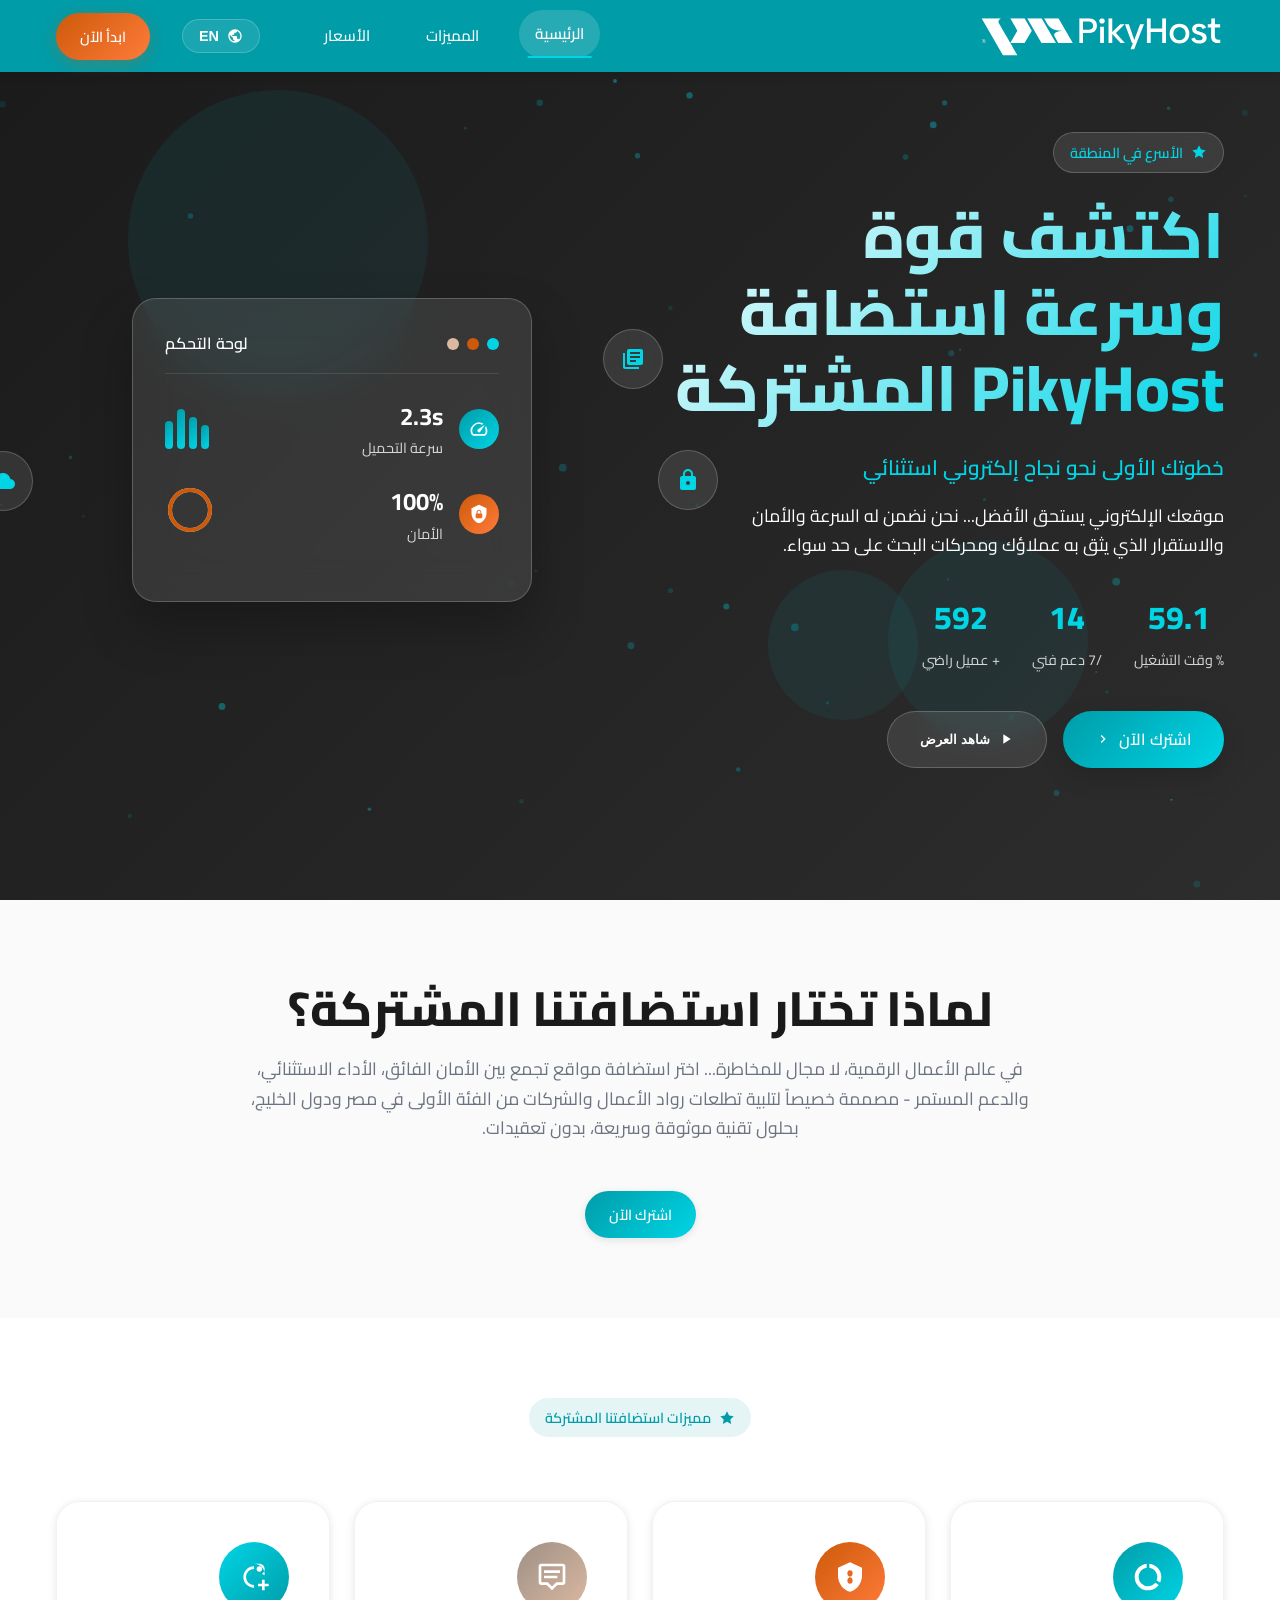
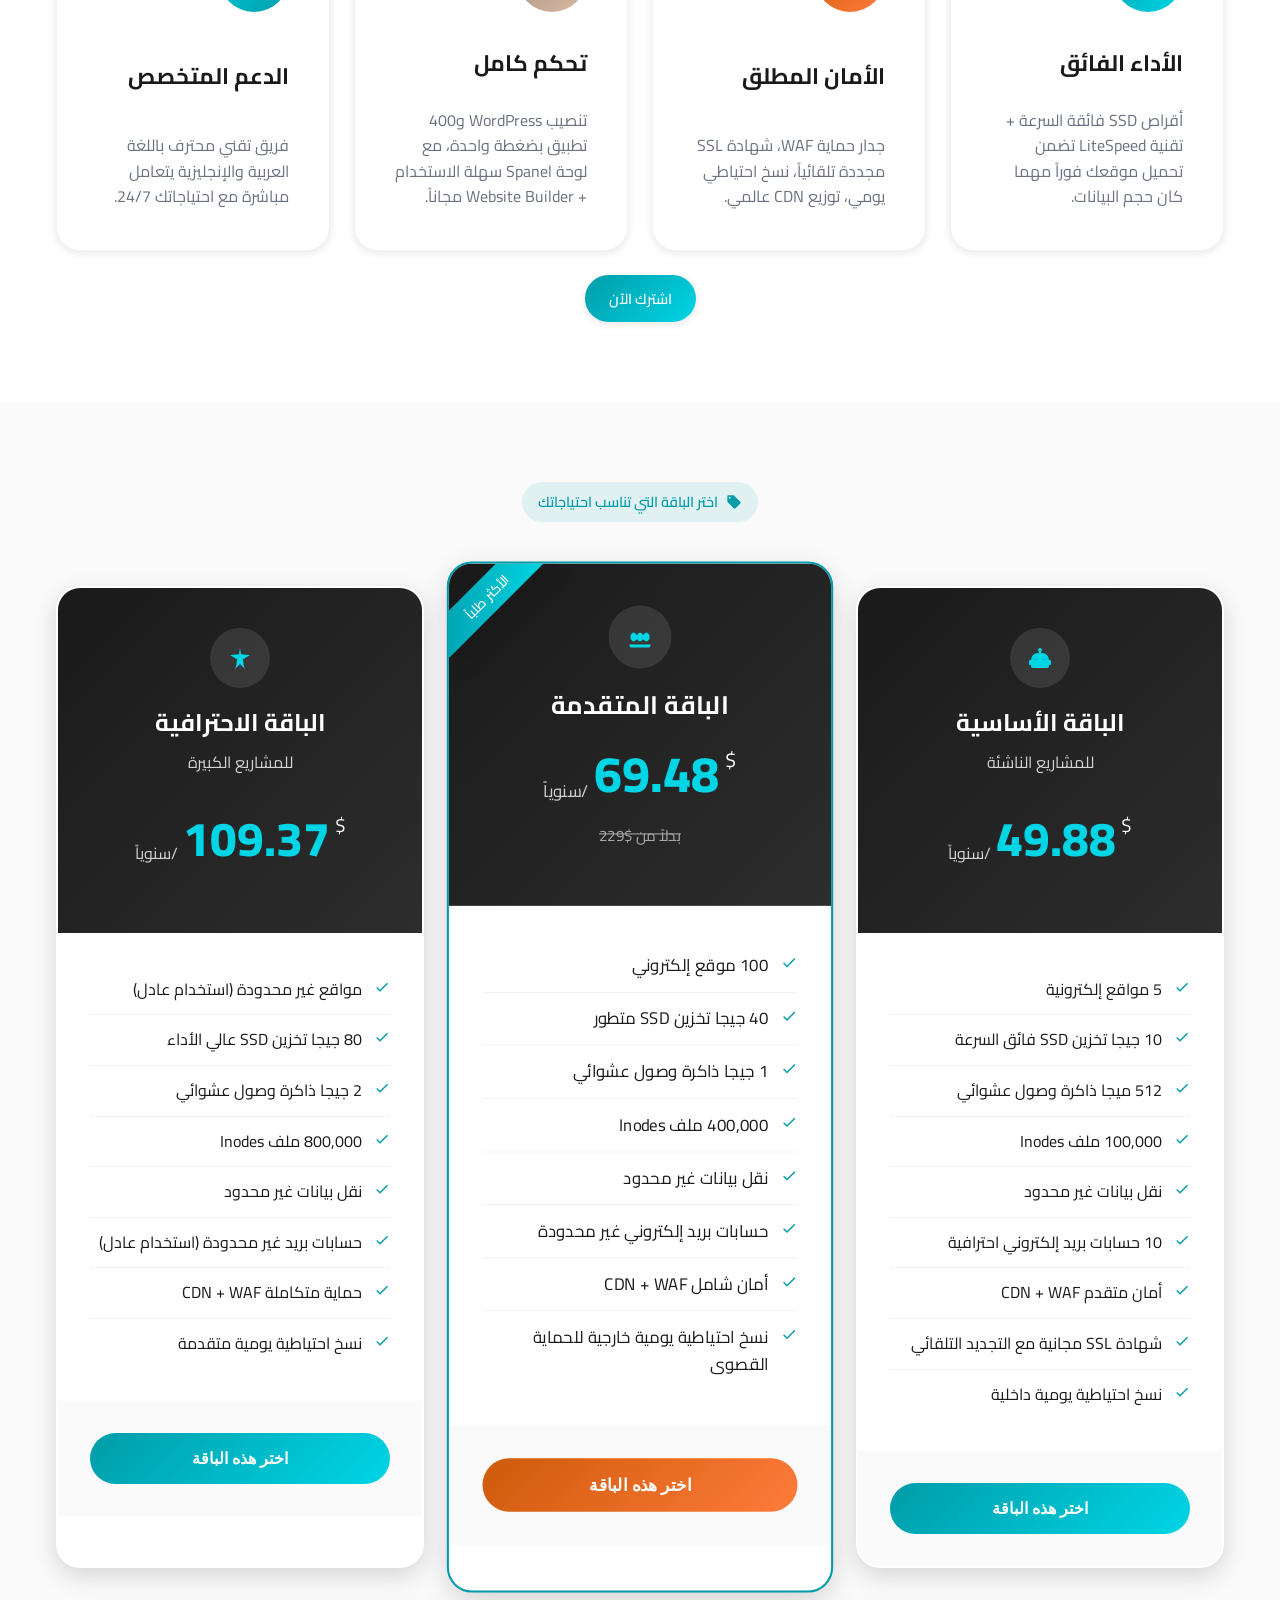
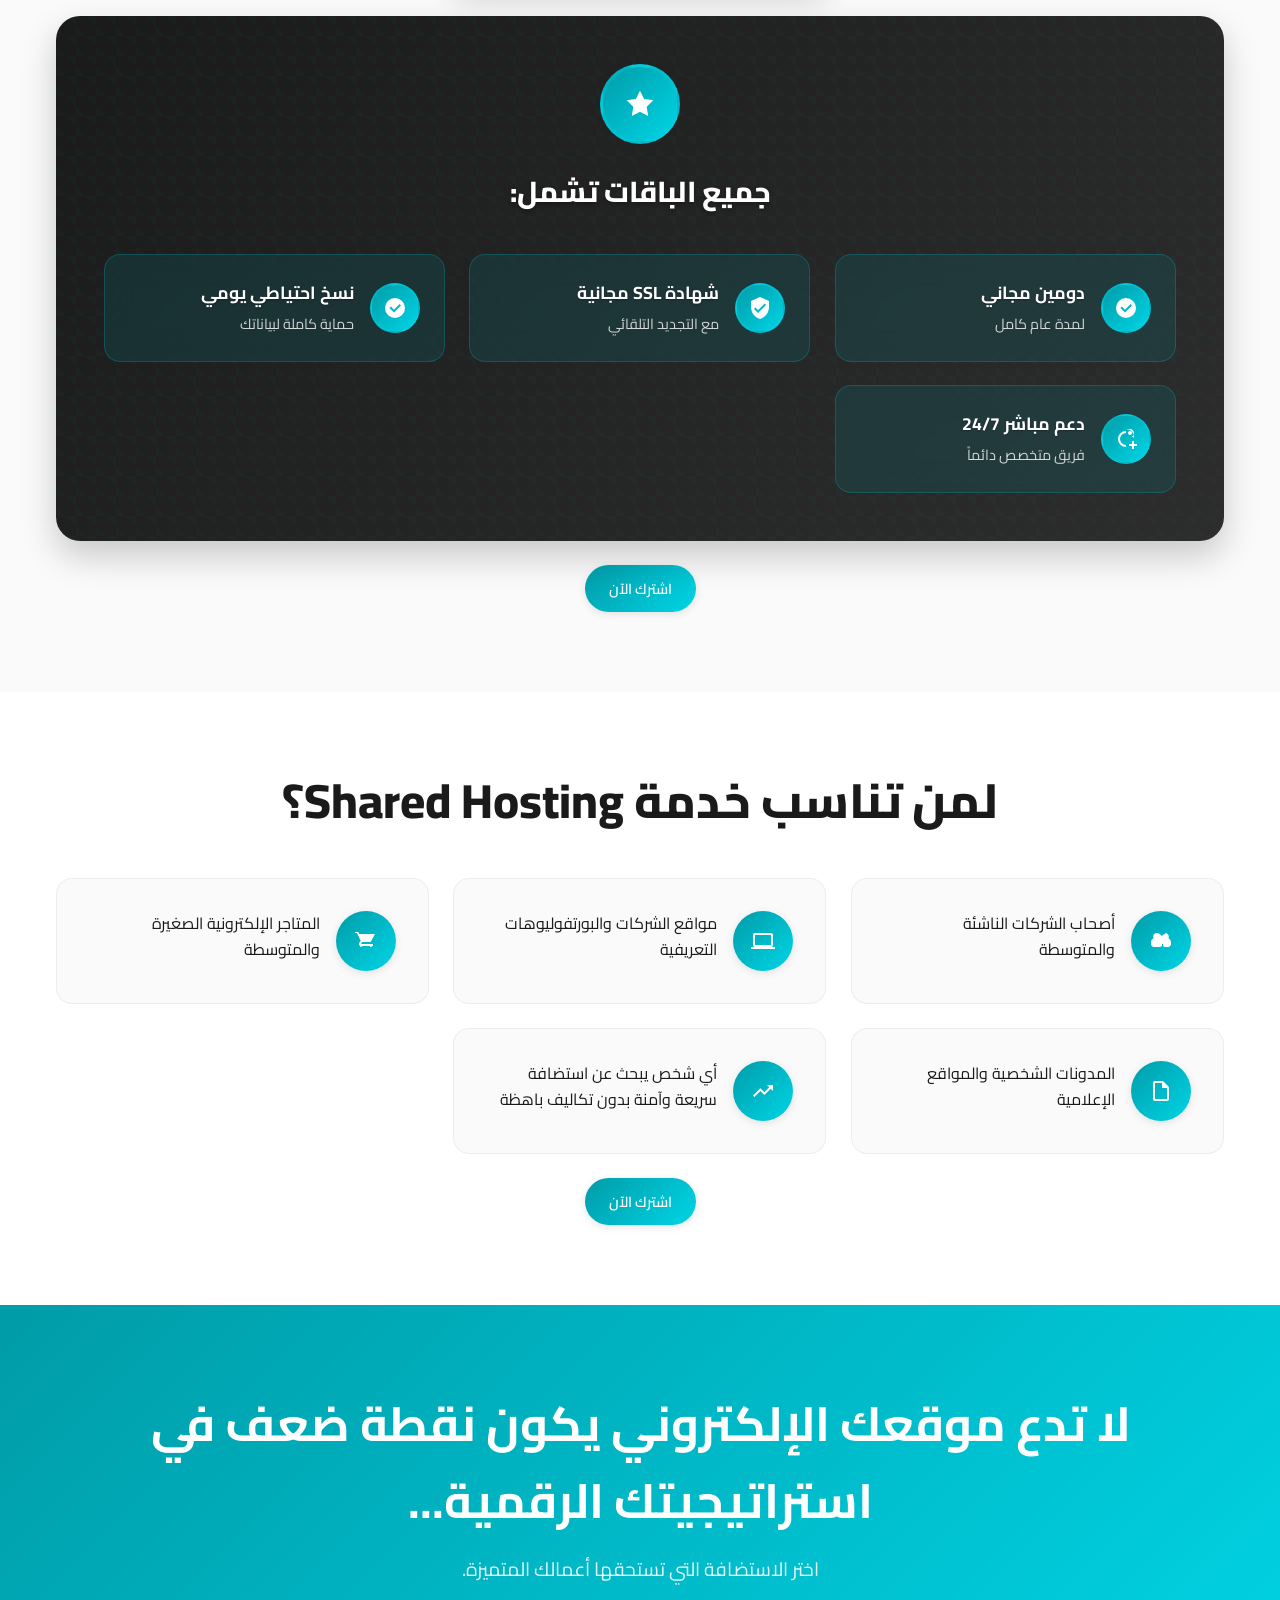
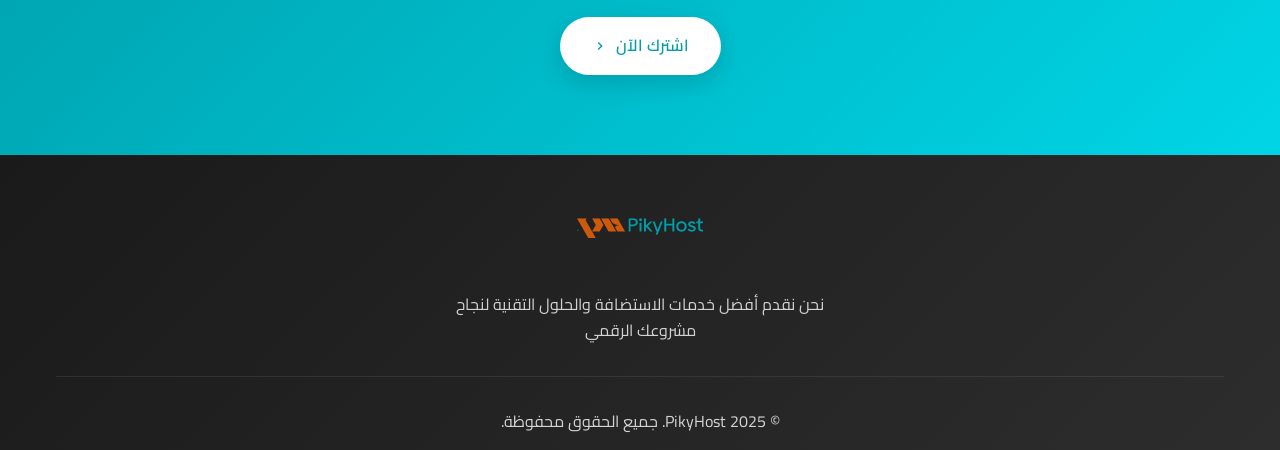
==== index.html @ a2e92924 "icon" ====
<!DOCTYPE html>
<html lang="ar" dir="rtl">
  <head>
    <meta charset="UTF-8" />
    <meta name="viewport" content="width=device-width, initial-scale=1.0" />
    <title>PikyHost - استضافة مواقع موثوقة وسريعة</title>

    <!-- Performance Optimizations -->
    <link
      rel="preload"
      href="https://fonts.googleapis.com/css2?family=Cairo:wght@400;600;700&family=Inter:wght@400;600;700&display=swap"
      as="style"
    />
    <link rel="preconnect" href="https://fonts.googleapis.com" />
    <link rel="preconnect" href="https://fonts.gstatic.com" crossorigin />

    <!-- Critical CSS Inline -->
    <style>
      :root {
        --primary: #009ca8;
        --secondary: #cd5a0a;
        --accent1: #9e9086;
        --accent2: #00d5e6;
        --accent3: #dcb9a1;
        --text-dark: #1a1a1a;
        --text-light: #fff;
        --text-muted: #6b7280;
        --bg-light: #fafafa;
        --gradient-primary: linear-gradient(
          135deg,
          var(--primary) 0%,
          var(--accent2) 100%
        );
        --gradient-secondary: linear-gradient(
          135deg,
          var(--secondary) 0%,
          #ff7b3a 100%
        );
        --gradient-dark: linear-gradient(135deg, #1a1a1a 0%, #2d2d2d 100%);
        --shadow-sm: 0 2px 8px rgba(0, 0, 0, 0.1);
        --shadow-md: 0 8px 25px rgba(0, 0, 0, 0.15);
        --shadow-lg: 0 15px 35px rgba(0, 0, 0, 0.2);
        --border-radius: 16px;
        --transition: all 0.3s cubic-bezier(0.4, 0, 0.2, 1);
      }
      * {
        margin: 0;
        padding: 0;
        box-sizing: border-box;
      }
      body {
        font-family: Cairo, sans-serif;
        line-height: 1.6;
        color: var(--text-dark);
        overflow-x: hidden;
        background: var(--bg-light);
      }
      body[dir="ltr"] {
        font-family: Inter, sans-serif;
      }
      .loading-screen {
        position: fixed;
        top: 0;
        left: 0;
        width: 100%;
        height: 100%;
        background: var(--gradient-dark);
        display: flex;
        align-items: center;
        justify-content: center;
        z-index: 9999;
        transition: opacity 0.5s ease, visibility 0.5s ease;
      }
      .navbar {
        background: var(--primary);
        padding: 1rem 0;
        position: fixed;
        top: 0;
        width: 100%;
        z-index: 1000;
        transition: var(--transition);
      }
      .hero-section {
        min-height: 100vh;
        display: flex;
        align-items: center;
        position: relative;
        overflow: hidden;
        background: var(--gradient-dark);
      }
      .hero-content {
        position: relative;
        z-index: 3;
        color: var(--text-light);
      }
      .container {
        max-width: 1200px;
        margin: 0 auto;
        padding: 0 1rem;
      }
    </style>

    <!-- Load Fonts -->
    <link
      href="https://fonts.googleapis.com/css2?family=Cairo:wght@400;600;700&family=Inter:wght@400;600;700&display=swap"
      rel="stylesheet"
    />

    <!-- Main Stylesheet -->
    <link rel="stylesheet" href="styles.css" />

    <!-- Meta Tags -->
    <meta
      name="description"
      content="اكتشف قوة وسرعة استضافة PikyHost المشتركة - خطوتك الأولى نحو نجاح إلكتروني استثنائي"
    />
    <meta
      name="keywords"
      content="استضافة مواقع, PikyHost, hosting, web hosting"
    />
    <link rel="canonical" href="https://pikyhost.com" />

    <!-- Open Graph -->
    <meta
      property="og:title"
      content="PikyHost - استضافة مواقع موثوقة وسريعة"
    />
    <meta
      property="og:description"
      content="اكتشف قوة وسرعة استضافة PikyHost المشتركة - خطوتك الأولى نحو نجاح إلكتروني استثنائي"
    />
    <meta property="og:type" content="website" />
    <meta property="og:url" content="https://pikyhost.com" />
  </head>
  <body>
    <!-- Loading Screen -->
    <div class="loading-screen" id="loadingScreen">
      <div class="loading-content">
        <div class="loading-logo">
          <svg width="120" height="60" viewBox="0 0 120 60" fill="none">
            <text
              x="60"
              y="35"
              font-family="Arial"
              font-size="20"
              font-weight="bold"
              fill="white"
              text-anchor="middle"
            >
              PikyHost
            </text>
          </svg>
        </div>
        <div class="loading-spinner"></div>
        <p class="loading-text">جاري التحميل...</p>
      </div>
    </div>

    <!-- Navigation -->
    <nav class="navbar" id="mainNavbar">
      <div class="container">
        <div class="navbar-content">
          <!-- Logo -->
          <a class="navbar-brand" href="#" data-aos="fade-right">
            <img
              src="assets/logo.svg"
              alt="PikyHost"
              width="120"
              height="45"
              loading="eager"
            />
          </a>

          <!-- Mobile Toggle Button -->
          <button
            class="navbar-toggler"
            type="button"
            id="navToggler"
            aria-label="Toggle navigation"
          >
            <span class="hamburger-line"></span>
            <span class="hamburger-line"></span>
            <span class="hamburger-line"></span>
          </button>

          <!-- Navigation Menu -->
          <div class="navbar-nav" id="navbarNav">
            <div class="nav-links">
              <a
                class="nav-link active"
                href="#hero"
                data-ar="الرئيسية"
                data-en="Home"
                >الرئيسية</a
              >
              <a
                class="nav-link"
                href="#features"
                data-ar="المميزات"
                data-en="Features"
                >المميزات</a
              >
              <a
                class="nav-link"
                href="#pricing"
                data-ar="الأسعار"
                data-en="Pricing"
                >الأسعار</a
              >
            </div>

            <!-- Language Toggle -->
            <div class="nav-language-toggle">
              <button
                id="navLangToggle"
                class="nav-lang-btn"
                aria-label="Switch language"
              >
                <svg
                  width="16"
                  height="16"
                  viewBox="0 0 24 24"
                  fill="currentColor"
                >
                  <path
                    d="M12 2C6.48 2 2 6.48 2 12s4.48 10 10 10 10-4.48 10-10S17.52 2 12 2zm-1 17.93c-3.94-.49-7-3.85-7-7.93 0-.62.08-1.21.21-1.79L9 15v1c0 1.1.9 2 2 2v1.93zm6.9-2.54c-.26-.81-1-1.39-1.9-1.39h-1v-3c0-.55-.45-1-1-1H8v-2h2c.55 0 1-.45 1-1V7h2c1.1 0 2-.9 2-2v-.41c2.93 1.19 5 4.06 5 7.41 0 2.08-.8 3.97-2.1 5.39z"
                  />
                </svg>
                <span id="navLangText">EN</span>
              </button>
            </div>

            <!-- CTA Button -->
            <div class="nav-cta">
              <a
                href="#pricing"
                class="nav-cta-btn"
                data-ar="ابدأ الآن"
                data-en="Get Started"
                >ابدأ الآن</a
              >
            </div>
          </div>
        </div>
      </div>
    </nav>

    <!-- Hero Section -->
    <section id="hero" class="hero-section">
      <div class="hero-background">
        <div class="hero-shapes">
          <div class="shape shape-1"></div>
          <div class="shape shape-2"></div>
          <div class="shape shape-3"></div>
        </div>
      </div>

      <div class="container">
        <div class="hero-grid">
          <div class="hero-content">
            <div class="hero-badge" data-aos="fade-up" data-aos-delay="100">
              <svg
                width="16"
                height="16"
                viewBox="0 0 24 24"
                fill="currentColor"
              >
                <path
                  d="M12 2l3.09 6.26L22 9.27l-5 4.87 1.18 6.88L12 17.77l-6.18 3.25L7 14.14 2 9.27l6.91-1.01L12 2z"
                />
              </svg>
              <span data-ar="الأسرع في المنطقة" data-en="Fastest in the Region"
                >الأسرع في المنطقة</span
              >
            </div>

            <h1
              class="hero-title"
              data-aos="fade-up"
              data-aos-delay="200"
              data-ar="اكتشف قوة وسرعة استضافة PikyHost المشتركة"
              data-en="Discover the Power and Speed of PikyHost's Shared Hosting"
            >
              اكتشف قوة وسرعة استضافة PikyHost المشتركة
            </h1>

            <p
              class="hero-subtitle"
              data-aos="fade-up"
              data-aos-delay="300"
              data-ar="خطوتك الأولى نحو نجاح إلكتروني استثنائي"
              data-en="Your First Step Towards Exceptional Digital Success"
            >
              خطوتك الأولى نحو نجاح إلكتروني استثنائي
            </p>

            <p
              class="hero-description"
              data-aos="fade-up"
              data-aos-delay="400"
              data-ar="موقعك الإلكتروني يستحق الأفضل... نحن نضمن له السرعة والأمان والاستقرار الذي يثق به عملاؤك ومحركات البحث على حد سواء."
              data-en="Your Website Deserves the Best... We guarantee the speed, security, and stability your clients and search engines can always trust."
            >
              موقعك الإلكتروني يستحق الأفضل... نحن نضمن له السرعة والأمان
              والاستقرار الذي يثق به عملاؤك ومحركات البحث على حد سواء.
            </p>

            <div class="hero-stats" data-aos="fade-up" data-aos-delay="500">
              <div class="stat-item">
                <div class="stat-number" data-count="99.9">0</div>
                <div
                  class="stat-label"
                  data-ar="% وقت التشغيل"
                  data-en="% Uptime"
                >
                  % وقت التشغيل
                </div>
              </div>
              <div class="stat-item">
                <div class="stat-number" data-count="24">0</div>
                <div
                  class="stat-label"
                  data-ar="/7 دعم فني"
                  data-en="/7 Support"
                >
                  7/ دعم فني
                </div>
              </div>
              <div class="stat-item">
                <div class="stat-number" data-count="1000">0</div>
                <div
                  class="stat-label"
                  data-ar="+ عميل راضي"
                  data-en="+ Happy Clients"
                >
                  + عميل راضي
                </div>
              </div>
            </div>

            <div class="hero-buttons" data-aos="fade-up" data-aos-delay="600">
              <a href="#" class="btn-primary-modern" id="heroSubscribeBtn">
                <span data-ar="اشترك الآن" data-en="Subscribe Now"
                  >اشترك الآن</span
                >
                <svg
                  width="16"
                  height="16"
                  viewBox="0 0 24 24"
                  fill="currentColor"
                >
                  <path
                    d="M8.59 16.59L13.17 12 8.59 7.41 10 6l6 6-6 6-1.41-1.41z"
                  />
                </svg>
              </a>
              <button class="btn-secondary-modern" id="heroVideoBtn">
                <svg
                  width="16"
                  height="16"
                  viewBox="0 0 24 24"
                  fill="currentColor"
                >
                  <path d="M8 5v14l11-7z" />
                </svg>
                <span data-ar="شاهد العرض" data-en="Watch Demo"
                  >شاهد العرض</span
                >
              </button>
            </div>
          </div>

          <div class="hero-visual" data-aos="fade-left" data-aos-delay="700">
            <div class="hero-card floating">
              <div class="card-header">
                <div class="card-dots">
                  <span></span>
                  <span></span>
                  <span></span>
                </div>
                <div
                  class="card-title"
                  data-ar="لوحة التحكم"
                  data-en="Control Panel"
                >
                  لوحة التحكم
                </div>
              </div>
              <div class="card-content">
                <div class="metric-row">
                  <div class="metric">
                    <div class="metric-icon primary">
                      <svg
                        width="20"
                        height="20"
                        viewBox="0 0 24 24"
                        fill="currentColor"
                      >
                        <path
                          d="M20.38 8.57l-1.23 1.85a8 8 0 0 1-.22 7.58H5.07A8 8 0 0 1 15.58 6.85l1.85-1.23A10 10 0 0 0 3.35 19a2 2 0 0 0 1.72 1h13.85a2 2 0 0 0 1.74-1 10 10 0 0 0-.27-10.44z"
                        />
                        <path
                          d="M10.59 15.41a2 2 0 0 0 2.83 0l5.66-8.49-8.49 5.66a2 2 0 0 0 0 2.83z"
                        />
                      </svg>
                    </div>
                    <div class="metric-info">
                      <div class="metric-value">2.3s</div>
                      <div
                        class="metric-label"
                        data-ar="سرعة التحميل"
                        data-en="Load Time"
                      >
                        سرعة التحميل
                      </div>
                    </div>
                  </div>
                  <div class="metric-chart">
                    <div class="chart-bar" style="height: 60%"></div>
                    <div class="chart-bar" style="height: 80%"></div>
                    <div class="chart-bar" style="height: 100%"></div>
                    <div class="chart-bar" style="height: 70%"></div>
                  </div>
                </div>

                <div class="metric-row">
                  <div class="metric">
                    <div class="metric-icon secondary">
                      <svg
                        width="20"
                        height="20"
                        viewBox="0 0 24 24"
                        fill="currentColor"
                      >
                        <path
                          d="M12,1L3,5V11C3,16.55 6.84,21.74 12,23C17.16,21.74 21,16.55 21,11V5L12,1M12,7C13.4,7 14.8,8.6 14.8,10V11.5C15.4,11.5 16,12.4 16,13V16C16,16.6 15.6,17 15,17H9C8.4,17 8,16.6 8,16V13C8,12.4 8.4,11.5 9,11.5V10C9,8.6 10.6,7 12,7M12,8.2C11.2,8.2 10.2,8.7 10.2,10V11.5H13.8V10C13.8,8.7 12.8,8.2 12,8.2Z"
                        />
                      </svg>
                    </div>
                    <div class="metric-info">
                      <div class="metric-value">100%</div>
                      <div
                        class="metric-label"
                        data-ar="الأمان"
                        data-en="Security"
                      >
                        الأمان
                      </div>
                    </div>
                  </div>
                  <div class="progress-ring">
                    <svg width="50" height="50">
                      <circle
                        cx="25"
                        cy="25"
                        r="20"
                        stroke="#e0e0e0"
                        stroke-width="4"
                        fill="none"
                      />
                      <circle
                        cx="25"
                        cy="25"
                        r="20"
                        stroke="var(--secondary)"
                        stroke-width="4"
                        fill="none"
                        stroke-dasharray="125.6"
                        stroke-dashoffset="0"
                        class="progress-circle"
                      />
                    </svg>
                  </div>
                </div>
              </div>
            </div>

            <div class="floating-elements">
              <div class="floating-element element-1">
                <svg
                  width="24"
                  height="24"
                  viewBox="0 0 24 24"
                  fill="currentColor"
                >
                  <path
                    d="M4 6H2v14c0 1.1.9 2 2 2h14v-2H4V6zm16-4H8c-1.1 0-2 .9-2 2v12c0 1.1.9 2 2 2h12c1.1 0 2-.9 2-2V4c0-1.1-.9-2-2-2zm-1 9H9V9h10v2zm-4 4H9v-2h6v2zm4-8H9V5h10v2z"
                  />
                </svg>
              </div>
              <div class="floating-element element-2">
                <svg
                  width="24"
                  height="24"
                  viewBox="0 0 24 24"
                  fill="currentColor"
                >
                  <path
                    d="M19.35 10.04C18.67 6.59 15.64 4 12 4 9.11 4 6.6 5.64 5.35 8.04 2.34 8.36 0 10.91 0 14c0 3.31 2.69 6 6 6h13c2.76 0 5-2.24 5-5 0-2.64-2.05-4.78-4.65-4.96z"
                  />
                </svg>
              </div>
              <div class="floating-element element-3">
                <svg
                  width="24"
                  height="24"
                  viewBox="0 0 24 24"
                  fill="currentColor"
                >
                  <path
                    d="M18 8h-1V6c0-2.76-2.24-5-5-5S7 3.24 7 6v2H6c-1.1 0-2 .9-2 2v10c0 1.1.9 2 2 2h12c1.1 0 2-.9 2-2V10c0-1.1-.9-2-2-2zm-6 9c-1.1 0-2-.9-2-2s.9-2 2-2 2 .9 2 2-.9 2-2 2zm3.1-9H8.9V6c0-1.71 1.39-3.1 3.1-3.1 1.71 0 3.1 1.39 3.1 3.1v2z"
                  />
                </svg>
              </div>
            </div>
          </div>
        </div>
      </div>
    </section>

    <!-- Why Choose Section -->
    <section class="why-choose-section">
      <div class="container">
        <div class="section-header text-center" data-aos="fade-up">
          <h2
            class="section-title"
            data-ar="لماذا تختار استضافتنا المشتركة؟"
            data-en="Why Choose Our Shared Hosting?"
          >
            لماذا تختار استضافتنا المشتركة؟
          </h2>
          <p
            class="section-description"
            data-ar="في عالم الأعمال الرقمية، لا مجال للمخاطرة... اختر استضافة مواقع تجمع بين الأمان الفائق، الأداء الاستثنائي، والدعم المستمر - مصممة خصيصاً لتلبية تطلعات رواد الأعمال والشركات من الفئة الأولى في مصر ودول الخليج، بحلول تقنية موثوقة وسريعة، بدون تعقيدات."
            data-en="In the world of digital business, there is no room for risk... Choose shared hosting that combines top-level security, outstanding performance, and continuous support—carefully designed to meet the ambitions of entrepreneurs and Class A businesses in Egypt and the Gulf region, with reliable, fast technological solutions without complications."
          >
            في عالم الأعمال الرقمية، لا مجال للمخاطرة... اختر استضافة مواقع تجمع
            بين الأمان الفائق، الأداء الاستثنائي، والدعم المستمر - مصممة خصيصاً
            لتلبية تطلعات رواد الأعمال والشركات من الفئة الأولى في مصر ودول
            الخليج، بحلول تقنية موثوقة وسريعة، بدون تعقيدات.
          </p>
        </div>
        <div class="feature-cta">
          <a href="#pricing" class="btn-feature-cta" id="supportSubscribeBtn">
            <span data-ar="اشترك الآن" data-en="Subscribe Now">اشترك الآن</span>
          </a>
        </div>
      </div>
    </section>

    <!-- Features Section -->
    <section id="features" class="features-section">
      <div class="container">
        <div class="section-header text-center" data-aos="fade-up">
          <div class="section-badge">
            <svg width="16" height="16" viewBox="0 0 24 24" fill="currentColor">
              <path
                d="M12 2l3.09 6.26L22 9.27l-5 4.87 1.18 6.88L12 17.77l-6.18 3.25L7 14.14 2 9.27l6.91-1.01L12 2z"
              />
            </svg>
            <span
              data-ar="مميزات استضافتنا المشتركة"
              data-en="Features of Our Shared Hosting"
              >مميزات استضافتنا المشتركة</span
            >
          </div>
        </div>

        <div class="features-grid">
          <div
            class="feature-card modern"
            data-aos="fade-up"
            data-aos-delay="100"
          >
            <div class="feature-icon-wrapper">
              <div class="feature-icon primary">
                <svg
                  width="32"
                  height="32"
                  viewBox="0 0 24 24"
                  fill="currentColor"
                >
                  <path
                    d="M13,2.05V5.08C16.39,5.57 19,8.47 19,12C19,12.9 18.82,13.75 18.5,14.54L21.12,16.07C21.68,14.83 22,13.45 22,12C22,6.82 18.05,2.55 13,2.05M12,19A7,7 0 0,1 5,12C5,8.47 7.61,5.57 11,5.08V2.05C5.94,2.55 2,6.81 2,12A10,10 0 0,0 12,22C15.3,22 18.23,20.39 20.05,17.91L17.45,16.38C16.17,18 14.21,19 12,19Z"
                  />
                </svg>
              </div>
              <div class="icon-bg"></div>
            </div>
            <h3 data-ar="الأداء الفائق" data-en="Superior Performance">
              الأداء الفائق
            </h3>
            <p
              data-ar="أقراص SSD فائقة السرعة + تقنية LiteSpeed تضمن تحميل موقعك فوراً مهما كان حجم البيانات."
              data-en="Ultra-fast SSD drives + LiteSpeed technology ensure instant website loading, regardless of data volume."
            >
              أقراص SSD فائقة السرعة + تقنية LiteSpeed تضمن تحميل موقعك فوراً
              مهما كان حجم البيانات.
            </p>
          </div>

          <div
            class="feature-card modern"
            data-aos="fade-up"
            data-aos-delay="200"
          >
            <div class="feature-icon-wrapper">
              <div class="feature-icon secondary">
                <svg
                  width="32"
                  height="32"
                  viewBox="0 0 24 24"
                  fill="currentColor"
                >
                  <path
                    d="M21,11C21,16.55 17.16,21.74 12,23C6.84,21.74 3,16.55 3,11V5L12,1L21,5V11M12,7C10.89,7 10,7.89 10,9A3,3 0 0,0 13,12A3,3 0 0,0 10,15C10,16.11 10.89,17 12,17C13.11,17 14,16.11 14,15A3,3 0 0,0 11,12A3,3 0 0,0 14,9C14,7.89 13.11,7 12,7Z"
                  />
                </svg>
              </div>
              <div class="icon-bg"></div>
            </div>
            <h3 data-ar="الأمان المطلق" data-en="Absolute Security">
              الأمان المطلق
            </h3>
            <p
              data-ar="جدار حماية WAF، شهادة SSL مجددة تلقائياً، نسخ احتياطي يومي، توزيع CDN عالمي."
              data-en="WAF firewall, automatically renewed SSL certificate, daily backups, and global CDN distribution."
            >
              جدار حماية WAF، شهادة SSL مجددة تلقائياً، نسخ احتياطي يومي، توزيع
              CDN عالمي.
            </p>
          </div>

          <div
            class="feature-card modern"
            data-aos="fade-up"
            data-aos-delay="300"
          >
            <div class="feature-icon-wrapper">
              <div class="feature-icon accent">
                <svg
                  width="32"
                  height="32"
                  viewBox="0 0 24 24"
                  fill="currentColor"
                >
                  <path
                    d="M4,2H20A2,2 0 0,1 22,4V16A2,2 0 0,1 20,18H16L12,22L8,18H4A2,2 0 0,1 2,16V4A2,2 0 0,1 4,2M4,4V16H8.83L12,19.17L15.17,16H20V4H4M6,7H18V9H6V7M6,11H16V13H6V11Z"
                  />
                </svg>
              </div>
              <div class="icon-bg"></div>
            </div>
            <h3 data-ar="تحكم كامل" data-en="Full Control">تحكم كامل</h3>
            <p
              data-ar="تنصيب WordPress و400 تطبيق بضغطة واحدة، مع لوحة Spanel سهلة الاستخدام + Website Builder مجاناً."
              data-en="One-click installation for WordPress and 400+ applications, with an easy-to-use Spanel control panel + free Website Builder."
            >
              تنصيب WordPress و400 تطبيق بضغطة واحدة، مع لوحة Spanel سهلة
              الاستخدام + Website Builder مجاناً.
            </p>
          </div>

          <div
            class="feature-card modern"
            data-aos="fade-up"
            data-aos-delay="400"
          >
            <div class="feature-icon-wrapper">
              <div class="feature-icon tertiary">
                <svg
                  width="32"
                  height="32"
                  viewBox="0 0 24 24"
                  fill="currentColor"
                >
                  <path
                    d="M18,14H20V17H23V19H20V22H18V19H15V17H18V14M12,2A8,8 0 0,1 20,10A8.09,8.09 0 0,1 19.93,10.64C19.32,10.24 18.64,9.94 17.92,9.77C19.25,8.73 20,7.41 20,6C20,3.79 18.21,2 16,2H12A8,8 0 0,1 12,2M16,4A2,2 0 0,1 18,6A2,2 0 0,1 16,8A2,2 0 0,1 14,6A2,2 0 0,1 16,4M12,4A8,8 0 0,0 4,12A8,8 0 0,0 12,20C12.04,20 12.09,20 12.13,20C12.05,19.67 12,19.34 12,19C12,18.66 12.03,18.33 12.08,18H12A6,6 0 0,1 6,12A6,6 0 0,1 12,6V4Z"
                  />
                </svg>
              </div>
              <div class="icon-bg"></div>
            </div>
            <h3 data-ar="الدعم المتخصص" data-en="Specialized Support">
              الدعم المتخصص
            </h3>
            <p
              data-ar="فريق تقني محترف باللغة العربية والإنجليزية يتعامل مباشرة مع احتياجاتك 24/7."
              data-en="A professional technical support team, available in Arabic and English, directly addressing your needs 24/7."
            >
              فريق تقني محترف باللغة العربية والإنجليزية يتعامل مباشرة مع
              احتياجاتك 24/7.
            </p>
          </div>
        </div>

        <div class="feature-cta">
          <a href="#pricing" class="btn-feature-cta" id="supportSubscribeBtn">
            <span data-ar="اشترك الآن" data-en="Subscribe Now">اشترك الآن</span>
          </a>
        </div>
      </div>
    </section>

    <!-- Pricing Section -->
    <section id="pricing" class="pricing-section">
      <div class="container">
        <div class="section-header text-center" data-aos="fade-up">
          <div class="section-badge">
            <svg width="16" height="16" viewBox="0 0 24 24" fill="currentColor">
              <path
                d="M5.5 7A1.5 1.5 0 0 1 4 5.5A1.5 1.5 0 0 1 5.5 4A1.5 1.5 0 0 1 7 5.5A1.5 1.5 0 0 1 5.5 7M21.41 11.58L12.41 2.58A2 2 0 0 0 11 2H4A2 2 0 0 0 2 4V11A2 2 0 0 0 2.59 12.42L11.59 21.42A2 2 0 0 0 13 22A2 2 0 0 0 14.41 21.41L21.41 14.41A2 2 0 0 0 22 13A2 2 0 0 0 21.41 11.58Z"
              />
            </svg>
            <span
              data-ar="اختر الباقة التي تناسب احتياجاتك"
              data-en="Choose the Plan That Suits Your Needs"
              >اختر الباقة التي تناسب احتياجاتك</span
            >
          </div>
        </div>

        <div class="pricing-grid">
          <!-- Basic Plan -->
          <div
            class="pricing-card modern"
            data-aos="fade-up"
            data-aos-delay="200"
          >
            <div class="pricing-header">
              <div class="plan-icon">
                <svg
                  width="24"
                  height="24"
                  viewBox="0 0 24 24"
                  fill="currentColor"
                >
                  <path
                    d="M12,2A2,2 0 0,1 14,4C14,4.74 13.6,5.39 13,5.73V7H14A7,7 0 0,1 21,14H22A1,1 0 0,1 23,15V18A1,1 0 0,1 22,19H21V20A2,2 0 0,1 19,22H5A2,2 0 0,1 3,20V19H2A1,1 0 0,1 1,18V15A1,1 0 0,1 2,14H3A7,7 0 0,1 10,7H11V5.73C10.4,5.39 10,4.74 10,4A2,2 0 0,1 12,2M7.5,13A0.5,0.5 0 0,0 7,13.5A0.5,0.5 0 0,0 7.5,14A0.5,0.5 0 0,0 8,13.5A0.5,0.5 0 0,0 7.5,13M16.5,13A0.5,0.5 0 0,0 16,13.5A0.5,0.5 0 0,0 16.5,14A0.5,0.5 0 0,0 17,13.5A0.5,0.5 0 0,0 16.5,13Z"
                  />
                </svg>
              </div>
              <h3 data-ar="الباقة الأساسية" data-en="Basic Plan">
                الباقة الأساسية
              </h3>
              <p data-ar="للمشاريع الناشئة" data-en="For startups">
                للمشاريع الناشئة
              </p>
              <div class="price-wrapper">
                <div class="price">
                  <span class="currency">$</span>
                  <span class="amount">49.88</span>
                  <span class="period" data-ar="/سنوياً" data-en="/year"
                    >/سنوياً</span
                  >
                </div>
              </div>
            </div>

            <div class="pricing-features">
              <ul>
                <li>
                  <svg
                    width="16"
                    height="16"
                    viewBox="0 0 24 24"
                    fill="currentColor"
                  >
                    <path
                      d="M9 16.17L4.83 12l-1.42 1.41L9 19 21 7l-1.41-1.41z"
                    /></svg
                  ><span data-ar="5 مواقع إلكترونية" data-en="5 websites"
                    >5 مواقع إلكترونية</span
                  >
                </li>
                <li>
                  <svg
                    width="16"
                    height="16"
                    viewBox="0 0 24 24"
                    fill="currentColor"
                  >
                    <path
                      d="M9 16.17L4.83 12l-1.42 1.41L9 19 21 7l-1.41-1.41z"
                    /></svg
                  ><span
                    data-ar="10 جيجا تخزين SSD فائق السرعة"
                    data-en="10 GB ultra-fast SSD storage"
                    >10 جيجا تخزين SSD فائق السرعة</span
                  >
                </li>
                <li>
                  <svg
                    width="16"
                    height="16"
                    viewBox="0 0 24 24"
                    fill="currentColor"
                  >
                    <path
                      d="M9 16.17L4.83 12l-1.42 1.41L9 19 21 7l-1.41-1.41z"
                    /></svg
                  ><span
                    data-ar="512 ميجا ذاكرة وصول عشوائي"
                    data-en="512 MB RAM"
                    >512 ميجا ذاكرة وصول عشوائي</span
                  >
                </li>
                <li>
                  <svg
                    width="16"
                    height="16"
                    viewBox="0 0 24 24"
                    fill="currentColor"
                  >
                    <path
                      d="M9 16.17L4.83 12l-1.42 1.41L9 19 21 7l-1.41-1.41z"
                    /></svg
                  ><span data-ar="100,000 ملف Inodes" data-en="100,000 Inodes"
                    >100,000 ملف Inodes</span
                  >
                </li>
                <li>
                  <svg
                    width="16"
                    height="16"
                    viewBox="0 0 24 24"
                    fill="currentColor"
                  >
                    <path
                      d="M9 16.17L4.83 12l-1.42 1.41L9 19 21 7l-1.41-1.41z"
                    /></svg
                  ><span
                    data-ar="نقل بيانات غير محدود"
                    data-en="Unlimited data transfer"
                    >نقل بيانات غير محدود</span
                  >
                </li>
                <li>
                  <svg
                    width="16"
                    height="16"
                    viewBox="0 0 24 24"
                    fill="currentColor"
                  >
                    <path
                      d="M9 16.17L4.83 12l-1.42 1.41L9 19 21 7l-1.41-1.41z"
                    /></svg
                  ><span
                    data-ar="10 حسابات بريد إلكتروني احترافية"
                    data-en="10 professional email accounts"
                    >10 حسابات بريد إلكتروني احترافية</span
                  >
                </li>
                <li>
                  <svg
                    width="16"
                    height="16"
                    viewBox="0 0 24 24"
                    fill="currentColor"
                  >
                    <path
                      d="M9 16.17L4.83 12l-1.42 1.41L9 19 21 7l-1.41-1.41z"
                    /></svg
                  ><span
                    data-ar="أمان متقدم CDN + WAF"
                    data-en="Advanced CDN + WAF security"
                    >أمان متقدم CDN + WAF</span
                  >
                </li>
                <li>
                  <svg
                    width="16"
                    height="16"
                    viewBox="0 0 24 24"
                    fill="currentColor"
                  >
                    <path
                      d="M9 16.17L4.83 12l-1.42 1.41L9 19 21 7l-1.41-1.41z"
                    /></svg
                  ><span
                    data-ar="شهادة SSL مجانية مع التجديد التلقائي"
                    data-en="Free SSL certificate with automatic renewal"
                    >شهادة SSL مجانية مع التجديد التلقائي</span
                  >
                </li>
                <li>
                  <svg
                    width="16"
                    height="16"
                    viewBox="0 0 24 24"
                    fill="currentColor"
                  >
                    <path
                      d="M9 16.17L4.83 12l-1.42 1.41L9 19 21 7l-1.41-1.41z"
                    /></svg
                  ><span
                    data-ar="نسخ احتياطية يومية داخلية"
                    data-en="Daily internal backups"
                    >نسخ احتياطية يومية داخلية</span
                  >
                </li>
              </ul>
            </div>

            <div class="pricing-footer">
              <button
                class="btn-plan-select"
                data-ar="اختر هذه الباقة"
                data-en="Choose This Plan"
              >
                اختر هذه الباقة
              </button>
            </div>
          </div>

          <!-- Advanced Plan -->
          <div
            class="pricing-card modern featured"
            data-aos="fade-up"
            data-aos-delay="300"
          >
            <div
              class="popular-badge"
              data-ar="الأكثر طلباً"
              data-en="Most Popular"
            >
              الأكثر طلباً
            </div>
            <!-- <div class="savings-badge" data-ar="وفر 74.5%" data-en="Save 74.5%">
              وفر 74.5%
            </div> -->
            <div class="pricing-header">
              <div class="plan-icon">
                <svg
                  width="24"
                  height="24"
                  viewBox="0 0 24 24"
                  fill="currentColor"
                >
                  <path
                    d="M5,16L3,14V10L5,8H7L9,10V14L7,16H5M11,16L9,14V10L11,8H13L15,10V14L13,16H11M17,16L15,14V10L17,8H19L21,10V14L19,16H17M2,20V19H22V20C22,21.11 21.11,22 20,22H4C2.89,22 2,21.11 2,20Z"
                  />
                </svg>
              </div>
              <h3 data-ar="الباقة المتقدمة" data-en="Advanced Plan">
                الباقة المتقدمة
              </h3>
              <div class="price-wrapper">
                <div class="price">
                  <span class="currency">$</span>
                  <span class="amount">69.48</span>
                  <span class="period" data-ar="/سنوياً" data-en="/year"
                    >/سنوياً</span
                  >
                </div>
                <div
                  class="original-price"
                  data-ar="بدلاً من $229"
                  data-en="Instead of $229"
                >
                  بدلاً من $229
                </div>
              </div>
            </div>

            <div class="pricing-features">
              <ul>
                <li>
                  <svg
                    width="16"
                    height="16"
                    viewBox="0 0 24 24"
                    fill="currentColor"
                  >
                    <path
                      d="M9 16.17L4.83 12l-1.42 1.41L9 19 21 7l-1.41-1.41z"
                    /></svg
                  ><span data-ar="100 موقع إلكتروني" data-en="100 websites"
                    >100 موقع إلكتروني</span
                  >
                </li>
                <li>
                  <svg
                    width="16"
                    height="16"
                    viewBox="0 0 24 24"
                    fill="currentColor"
                  >
                    <path
                      d="M9 16.17L4.83 12l-1.42 1.41L9 19 21 7l-1.41-1.41z"
                    /></svg
                  ><span
                    data-ar="40 جيجا تخزين SSD متطور"
                    data-en="40 GB advanced SSD storage"
                    >40 جيجا تخزين SSD متطور</span
                  >
                </li>
                <li>
                  <svg
                    width="16"
                    height="16"
                    viewBox="0 0 24 24"
                    fill="currentColor"
                  >
                    <path
                      d="M9 16.17L4.83 12l-1.42 1.41L9 19 21 7l-1.41-1.41z"
                    /></svg
                  ><span data-ar="1 جيجا ذاكرة وصول عشوائي" data-en="1 GB RAM"
                    >1 جيجا ذاكرة وصول عشوائي</span
                  >
                </li>
                <li>
                  <svg
                    width="16"
                    height="16"
                    viewBox="0 0 24 24"
                    fill="currentColor"
                  >
                    <path
                      d="M9 16.17L4.83 12l-1.42 1.41L9 19 21 7l-1.41-1.41z"
                    /></svg
                  ><span data-ar="400,000 ملف Inodes" data-en="400,000 Inodes"
                    >400,000 ملف Inodes</span
                  >
                </li>
                <li>
                  <svg
                    width="16"
                    height="16"
                    viewBox="0 0 24 24"
                    fill="currentColor"
                  >
                    <path
                      d="M9 16.17L4.83 12l-1.42 1.41L9 19 21 7l-1.41-1.41z"
                    /></svg
                  ><span
                    data-ar="نقل بيانات غير محدود"
                    data-en="Unlimited data transfer"
                    >نقل بيانات غير محدود</span
                  >
                </li>
                <li>
                  <svg
                    width="16"
                    height="16"
                    viewBox="0 0 24 24"
                    fill="currentColor"
                  >
                    <path
                      d="M9 16.17L4.83 12l-1.42 1.41L9 19 21 7l-1.41-1.41z"
                    /></svg
                  ><span
                    data-ar="حسابات بريد إلكتروني غير محدودة"
                    data-en="Unlimited email accounts"
                    >حسابات بريد إلكتروني غير محدودة</span
                  >
                </li>
                <li>
                  <svg
                    width="16"
                    height="16"
                    viewBox="0 0 24 24"
                    fill="currentColor"
                  >
                    <path
                      d="M9 16.17L4.83 12l-1.42 1.41L9 19 21 7l-1.41-1.41z"
                    /></svg
                  ><span
                    data-ar="أمان شامل CDN + WAF"
                    data-en="Comprehensive CDN + WAF security"
                    >أمان شامل CDN + WAF</span
                  >
                </li>
                <li>
                  <svg
                    width="16"
                    height="16"
                    viewBox="0 0 24 24"
                    fill="currentColor"
                  >
                    <path
                      d="M9 16.17L4.83 12l-1.42 1.41L9 19 21 7l-1.41-1.41z"
                    /></svg
                  ><span
                    data-ar="نسخ احتياطية يومية خارجية للحماية القصوى"
                    data-en="Daily external backups for maximum protection"
                    >نسخ احتياطية يومية خارجية للحماية القصوى</span
                  >
                </li>
              </ul>
            </div>

            <div class="pricing-footer">
              <button
                class="btn-plan-select featured"
                data-ar="اختر هذه الباقة"
                data-en="Choose This Plan"
              >
                اختر هذه الباقة
              </button>
            </div>
          </div>

          <!-- Professional Plan -->
          <div
            class="pricing-card modern"
            data-aos="fade-up"
            data-aos-delay="400"
          >
            <div class="pricing-header">
              <div class="plan-icon">
                <svg
                  width="24"
                  height="24"
                  viewBox="0 0 24 24"
                  fill="currentColor"
                >
                  <path
                    d="M12,2L13.09,8.26L22,9L14,14L17,23L12,18L7,23L10,14L2,9L10.91,8.26L12,2M12,15.4L8.24,17.67L9.24,13.39L5.92,10.51L10.3,10.13L12,6.1L13.71,10.13L18.09,10.51L14.77,13.39L15.77,17.67L12,15.4Z"
                  />
                </svg>
              </div>
              <h3 data-ar="الباقة الاحترافية" data-en="Professional Plan">
                الباقة الاحترافية
              </h3>
              <p data-ar="للمشاريع الكبيرة" data-en="For large projects">
                للمشاريع الكبيرة
              </p>
              <div class="price-wrapper">
                <div class="price">
                  <span class="currency">$</span>
                  <span class="amount">109.37</span>
                  <span class="period" data-ar="/سنوياً" data-en="/year"
                    >/سنوياً</span
                  >
                </div>
              </div>
            </div>

            <div class="pricing-features">
              <ul>
                <li>
                  <svg
                    width="16"
                    height="16"
                    viewBox="0 0 24 24"
                    fill="currentColor"
                  >
                    <path
                      d="M9 16.17L4.83 12l-1.42 1.41L9 19 21 7l-1.41-1.41z"
                    /></svg
                  ><span
                    data-ar="مواقع غير محدودة (استخدام عادل)"
                    data-en="Unlimited websites (fair usage)"
                    >مواقع غير محدودة (استخدام عادل)</span
                  >
                </li>
                <li>
                  <svg
                    width="16"
                    height="16"
                    viewBox="0 0 24 24"
                    fill="currentColor"
                  >
                    <path
                      d="M9 16.17L4.83 12l-1.42 1.41L9 19 21 7l-1.41-1.41z"
                    /></svg
                  ><span
                    data-ar="80 جيجا تخزين SSD عالي الأداء"
                    data-en="80 GB high-performance SSD storage"
                    >80 جيجا تخزين SSD عالي الأداء</span
                  >
                </li>
                <li>
                  <svg
                    width="16"
                    height="16"
                    viewBox="0 0 24 24"
                    fill="currentColor"
                  >
                    <path
                      d="M9 16.17L4.83 12l-1.42 1.41L9 19 21 7l-1.41-1.41z"
                    /></svg
                  ><span data-ar="2 جيجا ذاكرة وصول عشوائي" data-en="2 GB RAM"
                    >2 جيجا ذاكرة وصول عشوائي</span
                  >
                </li>
                <li>
                  <svg
                    width="16"
                    height="16"
                    viewBox="0 0 24 24"
                    fill="currentColor"
                  >
                    <path
                      d="M9 16.17L4.83 12l-1.42 1.41L9 19 21 7l-1.41-1.41z"
                    /></svg
                  ><span data-ar="800,000 ملف Inodes" data-en="800,000 Inodes"
                    >800,000 ملف Inodes</span
                  >
                </li>
                <li>
                  <svg
                    width="16"
                    height="16"
                    viewBox="0 0 24 24"
                    fill="currentColor"
                  >
                    <path
                      d="M9 16.17L4.83 12l-1.42 1.41L9 19 21 7l-1.41-1.41z"
                    /></svg
                  ><span
                    data-ar="نقل بيانات غير محدود"
                    data-en="Unlimited data transfer"
                    >نقل بيانات غير محدود</span
                  >
                </li>
                <li>
                  <svg
                    width="16"
                    height="16"
                    viewBox="0 0 24 24"
                    fill="currentColor"
                  >
                    <path
                      d="M9 16.17L4.83 12l-1.42 1.41L9 19 21 7l-1.41-1.41z"
                    /></svg
                  ><span
                    data-ar="حسابات بريد غير محدودة (استخدام عادل)"
                    data-en="Unlimited email accounts (fair usage)"
                    >حسابات بريد غير محدودة (استخدام عادل)</span
                  >
                </li>
                <li>
                  <svg
                    width="16"
                    height="16"
                    viewBox="0 0 24 24"
                    fill="currentColor"
                  >
                    <path
                      d="M9 16.17L4.83 12l-1.42 1.41L9 19 21 7l-1.41-1.41z"
                    /></svg
                  ><span
                    data-ar="حماية متكاملة CDN + WAF"
                    data-en="Integrated CDN + WAF security"
                    >حماية متكاملة CDN + WAF</span
                  >
                </li>
                <li>
                  <svg
                    width="16"
                    height="16"
                    viewBox="0 0 24 24"
                    fill="currentColor"
                  >
                    <path
                      d="M9 16.17L4.83 12l-1.42 1.41L9 19 21 7l-1.41-1.41z"
                    /></svg
                  ><span
                    data-ar="نسخ احتياطية يومية متقدمة"
                    data-en="Advanced daily backups"
                    >نسخ احتياطية يومية متقدمة</span
                  >
                </li>
              </ul>
            </div>

            <div class="pricing-footer">
              <button
                class="btn-plan-select"
                data-ar="اختر هذه الباقة"
                data-en="Choose This Plan"
              >
                اختر هذه الباقة
              </button>
            </div>
          </div>
        </div>

        <!-- Included Features -->
        <div
          class="included-features-premium"
          data-aos="fade-up"
          data-aos-delay="500"
        >
          <div class="premium-header">
            <div class="premium-icon">
              <svg
                width="32"
                height="32"
                viewBox="0 0 24 24"
                fill="currentColor"
              >
                <path
                  d="M12 2l3.09 6.26L22 9.27l-5 4.87 1.18 6.88L12 17.77l-6.18 3.25L7 14.14 2 9.27l6.91-1.01L12 2z"
                />
              </svg>
            </div>
            <h4 data-ar="جميع الباقات تشمل:" data-en="All Plans Include:">
              جميع الباقات تشمل:
            </h4>
          </div>
          <div class="premium-features-grid">
            <div class="premium-feature-item">
              <div class="premium-feature-icon">
                <svg
                  width="24"
                  height="24"
                  viewBox="0 0 24 24"
                  fill="currentColor"
                >
                  <path
                    d="M12,2A10,10 0 0,1 22,12A10,10 0 0,1 12,22A10,10 0 0,1 2,12A10,10 0 0,1 12,2M11,16.5L18,9.5L16.59,8.09L11,13.67L7.91,10.59L6.5,12L11,16.5Z"
                  />
                </svg>
              </div>
              <div class="premium-feature-content">
                <h5 data-ar="دومين مجاني" data-en="Free Domain">دومين مجاني</h5>
                <span data-ar="لمدة عام كامل" data-en="For one full year"
                  >لمدة عام كامل</span
                >
              </div>
            </div>

            <div class="premium-feature-item">
              <div class="premium-feature-icon">
                <svg
                  width="24"
                  height="24"
                  viewBox="0 0 24 24"
                  fill="currentColor"
                >
                  <path
                    d="M12,1L3,5V11C3,16.55 6.84,21.74 12,23C17.16,21.74 21,16.55 21,11V5L12,1M10,17L6,13L7.41,11.59L10,14.17L16.59,7.58L18,9L10,17Z"
                  />
                </svg>
              </div>
              <div class="premium-feature-content">
                <h5 data-ar="شهادة SSL مجانية" data-en="Free SSL Certificate">
                  شهادة SSL مجانية
                </h5>
                <span
                  data-ar="مع التجديد التلقائي"
                  data-en="With automatic renewal"
                  >مع التجديد التلقائي</span
                >
              </div>
            </div>

            <div class="premium-feature-item">
              <div class="premium-feature-icon">
                <svg
                  width="24"
                  height="24"
                  viewBox="0 0 24 24"
                  fill="currentColor"
                >
                  <path
                    d="M12,2A10,10 0 0,1 22,12A10,10 0 0,1 12,22A10,10 0 0,1 2,12A10,10 0 0,1 12,2M11,16.5L18,9.5L16.59,8.09L11,13.67L7.91,10.59L6.5,12L11,16.5Z"
                  />
                </svg>
              </div>
              <div class="premium-feature-content">
                <h5 data-ar="نسخ احتياطي يومي" data-en="Daily Backups">
                  نسخ احتياطي يومي
                </h5>
                <span
                  data-ar="حماية كاملة لبياناتك"
                  data-en="Complete data protection"
                  >حماية كاملة لبياناتك</span
                >
              </div>
            </div>

            <div class="premium-feature-item">
              <div class="premium-feature-icon">
                <svg
                  width="24"
                  height="24"
                  viewBox="0 0 24 24"
                  fill="currentColor"
                >
                  <path
                    d="M18,14H20V17H23V19H20V22H18V19H15V17H18V14M12,2A8,8 0 0,1 20,10A8.09,8.09 0 0,1 19.93,10.64C19.32,10.24 18.64,9.94 17.92,9.77C19.25,8.73 20,7.41 20,6C20,3.79 18.21,2 16,2H12A8,8 0 0,1 12,2M16,4A2,2 0 0,1 18,6A2,2 0 0,1 16,8A2,2 0 0,1 14,6A2,2 0 0,1 16,4M12,4A8,8 0 0,0 4,12A8,8 0 0,0 12,20C12.04,20 12.09,20 12.13,20C12.05,19.67 12,19.34 12,19C12,18.66 12.03,18.33 12.08,18H12A6,6 0 0,1 6,12A6,6 0 0,1 12,6V4Z"
                  />
                </svg>
              </div>
              <div class="premium-feature-content">
                <h5 data-ar="دعم مباشر 24/7" data-en="24/7 Live Support">
                  دعم مباشر 24/7
                </h5>
                <span
                  data-ar="فريق متخصص دائماً"
                  data-en="Expert team always available"
                  >فريق متخصص دائماً</span
                >
              </div>
            </div>
          </div>
        </div>

        <div class="feature-cta">
          <a href="#pricing" class="btn-feature-cta" id="supportSubscribeBtn">
            <span data-ar="اشترك الآن" data-en="Subscribe Now">اشترك الآن</span>
          </a>
        </div>
      </div>
    </section>

    <!-- Target Audience Section -->
    <section class="target-audience-section">
      <div class="container">
        <div class="section-header text-center" data-aos="fade-up">
          <h2
            class="section-title"
            data-ar="لمن تناسب خدمة Shared Hosting؟"
            data-en="Who Is Shared Hosting For?"
          >
            لمن تناسب خدمة Shared Hosting؟
          </h2>
        </div>

        <div class="target-grid">
          <div class="target-card" data-aos="fade-up" data-aos-delay="100">
            <div class="target-icon">
              <svg
                width="24"
                height="24"
                viewBox="0 0 24 24"
                fill="currentColor"
              >
                <path
                  d="M16,4C18.11,4 19.8,5.69 19.8,7.8C19.8,8.28 19.67,8.73 19.44,9.12L21.12,10.8C21.68,11.36 22,12.18 22,13V16L20,18H16C14.89,18 14,17.11 14,16V15H13V16C13,17.11 12.11,18 11,18H4L2,16V13C2,12.18 2.32,11.36 2.88,10.8L4.56,9.12C4.33,8.73 4.2,8.28 4.2,7.8C4.2,5.69 5.89,4 8,4C9.56,4 10.99,4.81 11.8,6.08C12.21,6.34 12.56,6.69 12.82,7.1C13.63,5.83 15.06,5.02 16.62,5.02L16,4Z"
                />
              </svg>
            </div>
            <p
              data-ar="أصحاب الشركات الناشئة والمتوسطة"
              data-en="Owners of startups and medium-sized businesses"
            >
              أصحاب الشركات الناشئة والمتوسطة
            </p>
          </div>
          <div class="target-card" data-aos="fade-up" data-aos-delay="200">
            <div class="target-icon">
              <svg
                width="24"
                height="24"
                viewBox="0 0 24 24"
                fill="currentColor"
              >
                <path
                  d="M4,6H20V16H4M20,18A2,2 0 0,0 22,16V6C22,4.89 21.1,4 20,4H4C2.89,4 2,4.89 2,6V16A2,2 0 0,0 4,18H0V20H24V18H20Z"
                />
              </svg>
            </div>
            <p
              data-ar="مواقع الشركات والبورتفوليوهات التعريفية"
              data-en="Company websites and professional portfolios"
            >
              مواقع الشركات والبورتفوليوهات التعريفية
            </p>
          </div>
          <div class="target-card" data-aos="fade-up" data-aos-delay="300">
            <div class="target-icon">
              <svg
                width="24"
                height="24"
                viewBox="0 0 24 24"
                fill="currentColor"
              >
                <path
                  d="M17,18C17.5,18 18,17.5 18,17A1,1 0 0,0 17,16C16.5,16 16,16.5 16,17A1,1 0 0,0 17,18M1,2V4H3L6.6,11.59L5.24,14.04C5.09,14.32 5,14.65 5,15A2,2 0 0,0 7,17H19V15H7.42A0.25,0.25 0 0,1 7.17,14.75C7.17,14.7 7.18,14.66 7.2,14.63L8.1,13H15.55C16.3,13 16.96,12.58 17.3,11.97L20.88,5H5.21L4.27,3H1M7,18C7.5,18 8,17.5 8,17A1,1 0 0,0 7,16C6.5,16 6,16.5 6,17A1,1 0 0,0 7,18Z"
                />
              </svg>
            </div>
            <p
              data-ar="المتاجر الإلكترونية الصغيرة والمتوسطة"
              data-en="Small and medium-sized e-commerce stores"
            >
              المتاجر الإلكترونية الصغيرة والمتوسطة
            </p>
          </div>
          <div class="target-card" data-aos="fade-up" data-aos-delay="400">
            <div class="target-icon">
              <svg
                width="24"
                height="24"
                viewBox="0 0 24 24"
                fill="currentColor"
              >
                <path
                  d="M14,2H6A2,2 0 0,0 4,4V20A2,2 0 0,0 6,22H18A2,2 0 0,0 20,20V8L14,2M18,20H6V4H13V9H18V20Z"
                />
              </svg>
            </div>
            <p
              data-ar="المدونات الشخصية والمواقع الإعلامية"
              data-en="Personal blogs and media websites"
            >
              المدونات الشخصية والمواقع الإعلامية
            </p>
          </div>
          <div class="target-card" data-aos="fade-up" data-aos-delay="500">
            <div class="target-icon">
              <svg
                width="24"
                height="24"
                viewBox="0 0 24 24"
                fill="currentColor"
              >
                <path
                  d="M16,6L18.29,8.29L13.41,13.17L9.41,9.17L2,16.59L3.41,18L9.41,12L13.41,16L19.71,9.71L22,12V6H16Z"
                />
              </svg>
            </div>
            <p
              data-ar="أي شخص يبحث عن استضافة سريعة وآمنة بدون تكاليف باهظة"
              data-en="Anyone seeking fast and secure hosting without exorbitant costs"
            >
              أي شخص يبحث عن استضافة سريعة وآمنة بدون تكاليف باهظة
            </p>
          </div>
        </div>
        <div class="feature-cta">
          <a href="#pricing" class="btn-feature-cta" id="supportSubscribeBtn">
            <span data-ar="اشترك الآن" data-en="Subscribe Now">اشترك الآن</span>
          </a>
        </div>
      </div>
    </section>

    <!-- CTA Section -->
    <section class="cta-section">
      <div class="container">
        <div class="cta-content" data-aos="fade-up">
          <h2
            data-ar="لا تدع موقعك الإلكتروني يكون نقطة ضعف في استراتيجيتك الرقمية..."
            data-en="Don't let your website be a weak point in your digital strategy..."
          >
            لا تدع موقعك الإلكتروني يكون نقطة ضعف في استراتيجيتك الرقمية...
          </h2>
          <p
            data-ar="اختر الاستضافة التي تستحقها أعمالك المتميزة."
            data-en="Choose the hosting that matches your distinguished business."
          >
            اختر الاستضافة التي تستحقها أعمالك المتميزة.
          </p>
          <a href="#pricing" class="btn-primary-modern">
            <span data-ar="اشترك الآن" data-en="Subscribe Now">اشترك الآن</span>
            <svg width="16" height="16" viewBox="0 0 24 24" fill="currentColor">
              <path
                d="M8.59 16.59L13.17 12 8.59 7.41 10 6l6 6-6 6-1.41-1.41z"
              />
            </svg>
          </a>
        </div>
      </div>
    </section>

    <!-- Footer -->
    <footer class="footer-modern">
      <div class="container">
        <div class="footer-content">
          <div class="footer-brand" data-aos="fade-up">
            <img src="assets/logo.svg" alt="PikyHost" width="130" height="50" />
            <p
              data-ar="نحن نقدم أفضل خدمات الاستضافة والحلول التقنية لنجاح مشروعك الرقمي"
              data-en="We provide the best hosting services and technical solutions for your digital project success"
            >
              نحن نقدم أفضل خدمات الاستضافة والحلول التقنية لنجاح مشروعك الرقمي
            </p>
          </div>
        </div>

        <div class="footer-bottom">
          <p
            data-ar="© 2025 PikyHost. جميع الحقوق محفوظة."
            data-en="© 2025 PikyHost. All rights reserved."
          >
            © 2025 PikyHost. جميع الحقوق محفوظة.
          </p>
        </div>
      </div>
    </footer>

    <!-- Optimized Scripts -->
    <script src="script.js"></script>
  </body>
</html>
---- styles.css ----
/* Performance-Optimized Modern Design */
:root {
    --primary: #009ca8;
    --secondary: #cd5a0a;
    --accent1: #9e9086;
    --accent2: #00d5e6;
    --accent3: #dcb9a1;
    --text-dark: #1a1a1a;
    --text-light: #ffffff;
    --text-muted: #6b7280;
    --bg-light: #fafafa;
    --bg-dark: #0f0f0f;

    --gradient-primary: linear-gradient(135deg, var(--primary) 0%, var(--accent2) 100%);
    --gradient-secondary: linear-gradient(135deg, var(--secondary) 0%, #ff7b3a 100%);
    --gradient-dark: linear-gradient(135deg, #1a1a1a 0%, #2d2d2d 100%);

    --shadow-sm: 0 2px 8px rgba(0, 0, 0, 0.1);
    --shadow-md: 0 8px 25px rgba(0, 0, 0, 0.15);
    --shadow-lg: 0 15px 35px rgba(0, 0, 0, 0.2);
    --shadow-xl: 0 25px 50px rgba(0, 0, 0, 0.25);

    --border-radius: 16px;
    --border-radius-lg: 24px;
    --transition: all 0.3s cubic-bezier(0.4, 0, 0.2, 1);
}

/* Reset & Base */
* {
    margin: 0;
    padding: 0;
    box-sizing: border-box;
}

html {
    scroll-behavior: smooth;
}

body {
    font-family: "Cairo", sans-serif;
    line-height: 1.6;
    color: var(--text-dark);
    overflow-x: hidden;
    background: var(--bg-light);
}

body[dir="ltr"] {
    font-family: "Inter", sans-serif;
}

body.loaded {
    animation: fadeIn 0.5s ease-out;
}

@keyframes fadeIn {
    from {
        opacity: 0;
    }

    to {
        opacity: 1;
    }
}

/* Container */
.container {
    max-width: 1200px;
    margin: 0 auto;
    padding: 0 1rem;
}

/* Loading Screen */
.loading-screen {
    position: fixed;
    top: 0;
    left: 0;
    width: 100%;
    height: 100%;
    background: var(--gradient-dark);
    display: flex;
    align-items: center;
    justify-content: center;
    z-index: 9999;
    transition: opacity 0.5s ease, visibility 0.5s ease;
}

.loading-content {
    text-align: center;
    color: var(--text-light);
}

.loading-logo {
    margin-bottom: 2rem;
    animation: pulse 2s infinite;
}

.loading-spinner {
    width: 50px;
    height: 50px;
    border: 3px solid rgba(255, 255, 255, 0.1);
    border-top: 3px solid var(--primary);
    border-radius: 50%;
    animation: spin 1s linear infinite;
    margin: 0 auto 1rem;
}

.loading-text {
    font-size: 1.1rem;
    opacity: 0.8;
}

@keyframes spin {
    0% {
        transform: rotate(0deg);
    }

    100% {
        transform: rotate(360deg);
    }
}

@keyframes pulse {

    0%,
    100% {
        transform: scale(1);
    }

    50% {
        transform: scale(1.05);
    }
}

/* Navigation Language Toggle */
.nav-language-toggle {
    margin-left: 1rem;
}

body[dir="rtl"] .nav-language-toggle {
    margin-left: 0;
    margin-right: 1rem;
}

.nav-lang-btn {
    background: rgba(255, 255, 255, 0.1);
    backdrop-filter: blur(10px);
    border: 1px solid rgba(255, 255, 255, 0.2);
    color: var(--text-light);
    padding: 0.5rem 1rem;
    border-radius: 25px;
    font-weight: 600;
    display: flex;
    align-items: center;
    gap: 0.5rem;
    cursor: pointer;
    transition: var(--transition);
    font-size: 0.9rem;
}

.nav-lang-btn:hover {
    background: rgba(255, 255, 255, 0.2);
    transform: translateY(-2px);
}

/* Navigation */
.navbar {
    background: var(--primary);
    padding: 0.75rem 0;
    position: fixed;
    top: 0;
    width: 100%;
    z-index: 1000;
    transition: var(--transition);
    backdrop-filter: blur(10px);
    box-shadow: 0 2px 10px rgba(0, 0, 0, 0.1);
}

.navbar.scrolled {
    background: rgba(0, 156, 168, 0.95);
    box-shadow: var(--shadow-md);
    padding: 0.5rem 0;
}

.navbar-content {
    display: flex;
    align-items: center;
    justify-content: space-between;
    position: relative;
}

/* Logo */
.navbar-brand {
    display: flex;
    align-items: center;
    text-decoration: none;
    transition: var(--transition);
    z-index: 1001;
}

.navbar-brand img {
    transition: var(--transition);
    filter: brightness(0) invert(1);
    height: 45px;
    width: auto;
}

.navbar-brand:hover {
    transform: scale(1.05);
}

.navbar-brand:hover img {
    filter: brightness(0) invert(1) drop-shadow(0 0 10px rgba(255, 255, 255, 0.3));
}

/* Mobile Toggle Button */
.navbar-toggler {
    display: none;
    flex-direction: column;
    background: none;
    border: none;
    cursor: pointer;
    padding: 0.5rem;
    z-index: 1001;
    position: relative;
    width: 40px;
    height: 40px;
    justify-content: center;
    align-items: center;
    border-radius: 8px;
    transition: var(--transition);
}

.navbar-toggler:hover {
    background: rgba(255, 255, 255, 0.1);
}

.hamburger-line {
    width: 25px;
    height: 3px;
    background: var(--text-light);
    margin: 3px 0;
    transition: var(--transition);
    border-radius: 2px;
    transform-origin: center;
}

.navbar-toggler.active .hamburger-line:nth-child(1) {
    transform: rotate(45deg) translate(6px, 6px);
}

.navbar-toggler.active .hamburger-line:nth-child(2) {
    opacity: 0;
    transform: scale(0);
}

.navbar-toggler.active .hamburger-line:nth-child(3) {
    transform: rotate(-45deg) translate(6px, -6px);
}

/* Navigation Menu */
.navbar-nav {
    display: flex;
    align-items: center;
    gap: 2rem;
}

.nav-links {
    display: flex;
    align-items: center;
    gap: 1.5rem;
}

.nav-link {
    color: var(--text-light);
    text-decoration: none;
    font-weight: 500;
    padding: 0.75rem 1rem;
    border-radius: 25px;
    transition: var(--transition);
    position: relative;
    font-size: 0.95rem;
}

.nav-link::before {
    content: "";
    position: absolute;
    bottom: 0;
    left: 50%;
    width: 0;
    height: 2px;
    background: var(--accent2);
    transition: var(--transition);
    transform: translateX(-50%);
}

.nav-link:hover,
.nav-link.active {
    background: rgba(255, 255, 255, 0.1);
    transform: translateY(-2px);
}

.nav-link:hover::before,
.nav-link.active::before {
    width: 80%;
}

.nav-link.active {
    background: rgba(255, 255, 255, 0.15);
    font-weight: 600;
}

/* Language Toggle */
.nav-language-toggle {
    display: flex;
    align-items: center;
}

.nav-lang-btn {
    background: rgba(255, 255, 255, 0.1);
    backdrop-filter: blur(10px);
    border: 1px solid rgba(255, 255, 255, 0.2);
    color: var(--text-light);
    padding: 0.5rem 1rem;
    border-radius: 25px;
    font-weight: 600;
    display: flex;
    align-items: center;
    gap: 0.5rem;
    cursor: pointer;
    transition: var(--transition);
    font-size: 0.9rem;
    min-width: 70px;
    justify-content: center;
}

.nav-lang-btn:hover {
    background: rgba(255, 255, 255, 0.2);
    transform: translateY(-2px);
    box-shadow: 0 4px 12px rgba(0, 0, 0, 0.15);
}

.nav-lang-btn:active {
    transform: translateY(0);
}

/* CTA Button */
.nav-cta {
    display: flex;
    align-items: center;
}

.nav-cta-btn {
    background: var(--gradient-secondary);
    color: var(--text-light);
    padding: 0.75rem 1.5rem;
    border-radius: 25px;
    text-decoration: none;
    font-weight: 600;
    transition: var(--transition);
    font-size: 0.9rem;
    box-shadow: 0 4px 15px rgba(205, 90, 10, 0.3);
}

.nav-cta-btn:hover {
    background: var(--gradient-primary);
    transform: translateY(-2px);
    box-shadow: 0 6px 20px rgba(205, 90, 10, 0.4);
}

/* Responsive Design */
@media (max-width: 768px) {
    .navbar-toggler {
        display: flex;
    }

    .navbar-nav {
        position: fixed;
        top: 0;
        left: -100%;
        width: 100%;
        height: 100vh;
        background: var(--primary);
        flex-direction: column;
        justify-content: center;
        align-items: center;
        gap: 2rem;
        transition: var(--transition);
        z-index: 1000;
    }

    body[dir="rtl"] .navbar-nav {
        left: auto;
        right: -100%;
    }

    .navbar-nav.active {
        left: 0;
    }

    body[dir="rtl"] .navbar-nav.active {
        right: 0;
    }

    .nav-links {
        flex-direction: column;
        gap: 1rem;
        text-align: center;
    }

    .nav-link {
        font-size: 1.2rem;
        padding: 1rem 2rem;
        width: 200px;
        text-align: center;
    }

    .nav-language-toggle {
        margin-top: 1rem;
    }

    .nav-lang-btn {
        padding: 0.75rem 1.5rem;
        font-size: 1rem;
    }

    .nav-cta {
        margin-top: 1rem;
    }

    .nav-cta-btn {
        padding: 1rem 2rem;
        font-size: 1.1rem;
        width: 200px;
        text-align: center;
    }

    /* Mobile menu overlay */
    .navbar-nav::before {
        content: "";
        position: absolute;
        top: 0;
        left: 0;
        right: 0;
        bottom: 0;
        background: linear-gradient(135deg, var(--primary) 0%, rgba(0, 156, 168, 0.95) 100%);
        z-index: -1;
    }
}

@media (max-width: 480px) {
    .navbar {
        padding: 0.5rem 0;
    }

    .navbar-brand img {
        height: 35px;
    }

    .nav-link,
    .nav-cta-btn {
        width: 250px;
    }
}

/* Smooth scrolling offset for fixed navbar */
html {
    scroll-padding-top: 80px;
}

/* Active link indicator animation */
@keyframes activeLink {
    0% {
        width: 0;
    }

    100% {
        width: 80%;
    }
}

.nav-link.active::before {
    animation: activeLink 0.3s ease-out;
}

/* Loading state for language switching */
.nav-lang-btn.loading {
    opacity: 0.7;
    pointer-events: none;
}

.nav-lang-btn.loading::after {
    content: "";
    position: absolute;
    top: 50%;
    left: 50%;
    width: 16px;
    height: 16px;
    border: 2px solid transparent;
    border-top: 2px solid currentColor;
    border-radius: 50%;
    animation: spin 1s linear infinite;
    transform: translate(-50%, -50%);
}

/* Hero Section */
.hero-section {
    min-height: 100vh;
    display: flex;
    align-items: center;
    position: relative;
    overflow: hidden;
    background: var(--gradient-dark);
}

.hero-background {
    position: absolute;
    top: 0;
    left: 0;
    right: 0;
    bottom: 0;
    z-index: 1;
}

.hero-shapes {
    position: absolute;
    width: 100%;
    height: 100%;
}

.shape {
    position: absolute;
    border-radius: 50%;
    background: linear-gradient(135deg, rgba(0, 156, 168, 0.1), rgba(0, 213, 230, 0.05));
    animation: float 6s ease-in-out infinite;
}

.shape-1 {
    width: 300px;
    height: 300px;
    top: 10%;
    left: 10%;
    animation-delay: 0s;
}

.shape-2 {
    width: 200px;
    height: 200px;
    top: 60%;
    right: 15%;
    animation-delay: 2s;
}

.shape-3 {
    width: 150px;
    height: 150px;
    bottom: 20%;
    left: 60%;
    animation-delay: 4s;
}

@keyframes float {

    0%,
    100% {
        transform: translateY(0px) rotate(0deg);
    }

    33% {
        transform: translateY(-20px) rotate(120deg);
    }

    66% {
        transform: translateY(10px) rotate(240deg);
    }
}

.hero-grid {
    display: grid;
    grid-template-columns: 1fr 1fr;
    gap: 4rem;
    align-items: center;
    position: relative;
    z-index: 2;
}

.hero-content {
    color: var(--text-light);
}

.hero-badge {
    display: inline-flex;
    align-items: center;
    gap: 0.5rem;
    background: rgba(255, 255, 255, 0.1);
    backdrop-filter: blur(10px);
    padding: 0.5rem 1rem;
    border-radius: 50px;
    font-size: 0.9rem;
    font-weight: 600;
    margin-bottom: 1.5rem;
    border: 1px solid rgba(255, 255, 255, 0.2);
    color: var(--accent2);
}

.hero-title {
    font-size: clamp(2.5rem, 5vw, 4rem);
    font-weight: 800;
    line-height: 1.2;
    margin-bottom: 1.5rem;
    background: linear-gradient(135deg, var(--text-light) 0%, var(--accent2) 100%);
    -webkit-background-clip: text;
    -webkit-text-fill-color: transparent;
    background-clip: text;
}

.hero-subtitle {
    font-size: 1.3rem;
    color: var(--accent2);
    font-weight: 600;
    margin-bottom: 1rem;
}

.hero-description {
    font-size: 1.1rem;
    opacity: 0.9;
    line-height: 1.7;
    margin-bottom: 2rem;
    max-width: 500px;
}

.hero-stats {
    display: flex;
    gap: 2rem;
    margin-bottom: 2.5rem;
}

.stat-item {
    text-align: center;
}

.stat-number {
    font-size: 2rem;
    font-weight: 800;
    color: var(--accent2);
    display: block;
}

.stat-label {
    font-size: 0.9rem;
    opacity: 0.8;
    margin-top: 0.25rem;
}

.hero-buttons {
    display: flex;
    gap: 1rem;
    flex-wrap: wrap;
}

.btn-primary-modern {
    background: var(--gradient-primary);
    color: var(--text-light);
    padding: 1rem 2rem;
    border-radius: 50px;
    text-decoration: none;
    font-weight: 600;
    display: inline-flex;
    align-items: center;
    gap: 0.5rem;
    transition: var(--transition);
    border: none;
    cursor: pointer;
    box-shadow: var(--shadow-md);
}

.btn-primary-modern:hover {
    transform: translateY(-3px);
    box-shadow: var(--shadow-lg);
    background: var(--gradient-secondary);
}

.btn-secondary-modern {
    background: rgba(255, 255, 255, 0.1);
    backdrop-filter: blur(10px);
    color: var(--text-light);
    padding: 1rem 2rem;
    border-radius: 50px;
    text-decoration: none;
    font-weight: 600;
    display: inline-flex;
    align-items: center;
    gap: 0.5rem;
    transition: var(--transition);
    border: 1px solid rgba(255, 255, 255, 0.2);
}

.btn-secondary-modern:hover {
    background: rgba(255, 255, 255, 0.2);
    transform: translateY(-3px);
}

/* Hero Visual */
.hero-visual {
    position: relative;
    display: flex;
    justify-content: center;
    align-items: center;
}

.hero-card {
    background: rgba(255, 255, 255, 0.1);
    backdrop-filter: blur(20px);
    border: 1px solid rgba(255, 255, 255, 0.2);
    border-radius: var(--border-radius-lg);
    padding: 2rem;
    width: 100%;
    max-width: 400px;
    box-shadow: var(--shadow-xl);
}

.floating {
    animation: heroFloat 6s ease-in-out infinite;
}

@keyframes heroFloat {

    0%,
    100% {
        transform: translateY(0px);
    }

    50% {
        transform: translateY(-20px);
    }
}

.card-header {
    display: flex;
    align-items: center;
    justify-content: space-between;
    margin-bottom: 1.5rem;
    padding-bottom: 1rem;
    border-bottom: 1px solid rgba(255, 255, 255, 0.1);
}

.card-dots {
    display: flex;
    gap: 0.5rem;
}

.card-dots span {
    width: 12px;
    height: 12px;
    border-radius: 50%;
    background: var(--accent2);
}

.card-dots span:nth-child(2) {
    background: var(--secondary);
}

.card-dots span:nth-child(3) {
    background: var(--accent3);
}

.card-title {
    color: var(--text-light);
    font-weight: 600;
}

.metric-row {
    display: flex;
    align-items: center;
    justify-content: space-between;
    margin-bottom: 1.5rem;
}

.metric {
    display: flex;
    align-items: center;
    gap: 1rem;
}

.metric-icon {
    width: 40px;
    height: 40px;
    border-radius: 50%;
    display: flex;
    align-items: center;
    justify-content: center;
    color: var(--text-light);
}

.metric-icon.primary {
    background: var(--gradient-primary);
}

.metric-icon.secondary {
    background: var(--gradient-secondary);
}

.metric-value {
    font-size: 1.5rem;
    font-weight: 700;
    color: var(--text-light);
}

.metric-label {
    font-size: 0.9rem;
    opacity: 0.8;
    color: var(--text-light);
}

.metric-chart {
    display: flex;
    align-items: end;
    gap: 4px;
    height: 40px;
}

.chart-bar {
    width: 8px;
    background: var(--gradient-primary);
    border-radius: 4px;
    animation: chartGrow 2s ease-out;
}

@keyframes chartGrow {
    from {
        height: 0;
    }

    to {
        height: var(--height, 100%);
    }
}

.progress-ring {
    position: relative;
}

.progress-circle {
    animation: progressFill 2s ease-out;
}

@keyframes progressFill {
    from {
        stroke-dashoffset: 125.6;
    }

    to {
        stroke-dashoffset: 0;
    }
}

.floating-elements {
    position: absolute;
    width: 100%;
    height: 100%;
    pointer-events: none;
}

.floating-element {
    position: absolute;
    width: 60px;
    height: 60px;
    background: rgba(255, 255, 255, 0.1);
    backdrop-filter: blur(10px);
    border-radius: 50%;
    display: flex;
    align-items: center;
    justify-content: center;
    color: var(--accent2);
    border: 1px solid rgba(255, 255, 255, 0.2);
}

.element-1 {
    top: 10%;
    right: -10%;
    animation: floatElement 8s ease-in-out infinite;
}

.element-2 {
    bottom: 30%;
    left: -15%;
    animation: floatElement 8s ease-in-out infinite 2s;
}

.element-3 {
    top: 50%;
    right: -20%;
    animation: floatElement 8s ease-in-out infinite 4s;
}

@keyframes floatElement {

    0%,
    100% {
        transform: translateY(0px) rotate(0deg);
    }

    50% {
        transform: translateY(-30px) rotate(180deg);
    }
}

/* Sections */
.why-choose-section,
.features-section,
.pricing-section,
.target-audience-section,
.cta-section,
.contact-section {
    padding: 5rem 0;
}

.why-choose-section {
    background: var(--bg-light);
}

.section-header {
    margin-bottom: 3rem;
}

.section-badge {
    display: inline-flex;
    align-items: center;
    gap: 0.5rem;
    background: rgba(0, 156, 168, 0.1);
    color: var(--primary);
    padding: 0.5rem 1rem;
    border-radius: 50px;
    font-size: 0.9rem;
    font-weight: 600;
    margin-bottom: 1rem;
}

.section-title {
    font-size: clamp(2rem, 4vw, 3rem);
    font-weight: 800;
    line-height: 1.2;
    margin-bottom: 1rem;
    color: var(--text-dark);
}

.section-description {
    font-size: 1.1rem;
    color: var(--text-muted);
    line-height: 1.7;
    max-width: 800px;
    margin: 0 auto;
}

.text-center {
    text-align: center;
}

/* Features */
.features-section {
    background: white;
}

/* Feature CTA Buttons */
.feature-cta {
    margin-top: 1.5rem;
    text-align: center;
}

.btn-feature-cta {
    background: var(--gradient-primary);
    color: var(--text-light);
    padding: 0.75rem 1.5rem;
    border-radius: 25px;
    text-decoration: none;
    font-weight: 600;
    display: inline-flex;
    align-items: center;
    gap: 0.5rem;
    transition: var(--transition);
    font-size: 0.9rem;
    box-shadow: var(--shadow-sm);
}

.btn-feature-cta:hover {
    background: var(--gradient-secondary);
    transform: translateY(-2px);
    box-shadow: var(--shadow-md);
}

/* Features Grid Enhancement */
.features-grid {
    display: grid;
    grid-template-columns: repeat(4, 1fr);
    gap: 1.5rem;
    margin-top: 3rem;
}

@media (max-width: 1024px) {
    .features-grid {
        grid-template-columns: repeat(2, 1fr);
        gap: 2rem;
    }
}

@media (max-width: 768px) {
    .features-grid {
        grid-template-columns: 1fr;
        gap: 2rem;
    }
}

.feature-card.modern {
    padding: 2rem;
    min-height: 350px;
    display: flex;
    flex-direction: column;
    justify-content: space-between;
}

.feature-card.modern {
    background: white;
    padding: 2.5rem;
    border-radius: var(--border-radius-lg);
    box-shadow: var(--shadow-sm);
    border: 1px solid rgba(0, 0, 0, 0.05);
    transition: var(--transition);
    position: relative;
    overflow: hidden;
    will-change: transform;
}

.feature-card.modern::before {
    content: "";
    position: absolute;
    top: 0;
    left: 0;
    right: 0;
    height: 4px;
    background: var(--gradient-primary);
    transform: scaleX(0);
    transition: var(--transition);
}

.feature-card.modern:hover::before {
    transform: scaleX(1);
}

.feature-card.modern:hover {
    transform: translateY(-10px);
    box-shadow: var(--shadow-lg);
}

.feature-icon-wrapper {
    position: relative;
    margin-bottom: 1.5rem;
}

.feature-icon {
    width: 70px;
    height: 70px;
    border-radius: 50%;
    display: flex;
    align-items: center;
    justify-content: center;
    color: var(--text-light);
    position: relative;
    z-index: 2;
}

.feature-icon.primary {
    background: var(--gradient-primary);
}

.feature-icon.secondary {
    background: var(--gradient-secondary);
}

.feature-icon.accent {
    background: linear-gradient(135deg, var(--accent1), var(--accent3));
}

.feature-icon.tertiary {
    background: linear-gradient(135deg, var(--accent2), var(--primary));
}

.icon-bg {
    position: absolute;
    top: 50%;
    left: 50%;
    transform: translate(-50%, -50%);
    width: 100px;
    height: 100px;
    background: inherit;
    border-radius: 50%;
    opacity: 0.1;
    z-index: 1;
}

.feature-card.modern h3 {
    font-size: 1.4rem;
    font-weight: 700;
    margin-bottom: 1rem;
    color: var(--text-dark);
}

.feature-card.modern p {
    color: var(--text-muted);
    line-height: 1.6;
}

/* Pricing */
.pricing-section {
    background: var(--bg-light);
}

.pricing-grid {
    display: grid;
    grid-template-columns: repeat(auto-fit, minmax(350px, 1fr));
    gap: 2rem;
    margin-top: 3rem;
}

.pricing-card.modern {
    background: white;
    border-radius: var(--border-radius-lg);
    overflow: hidden;
    box-shadow: var(--shadow-md);
    transition: var(--transition);
    position: relative;
    border: 2px solid transparent;
    will-change: transform;
}

.pricing-card.modern:hover {
    transform: translateY(-10px);
    box-shadow: var(--shadow-xl);
}

.pricing-card.modern.featured {
    border-color: var(--primary);
    transform: scale(1.05);
}

.pricing-card.modern.featured:hover {
    transform: scale(1.05) translateY(-10px);
}

.popular-badge {
    position: absolute;
    top: 15px;
    right: -30px;
    background: var(--gradient-primary);
    color: var(--text-light);
    padding: 6px 40px;
    font-size: 0.8rem;
    font-weight: 600;
    transform: rotate(45deg);
    z-index: 10;
    box-shadow: var(--shadow-md);
}

.savings-badge {
    position: absolute;
    top: 45px;
    right: -25px;
    background: var(--gradient-secondary);
    color: var(--text-light);
    padding: 4px 35px;
    font-size: 0.75rem;
    font-weight: 600;
    transform: rotate(45deg);
    z-index: 9;
    box-shadow: var(--shadow-sm);
}

body[dir="rtl"] .popular-badge {
    right: auto;
    left: -30px;
    transform: rotate(-45deg);
}

body[dir="rtl"] .savings-badge {
    right: auto;
    left: -25px;
    transform: rotate(-45deg);
}

.pricing-header {
    background: var(--gradient-dark);
    color: var(--text-light);
    padding: 2.5rem 2rem;
    text-align: center;
    position: relative;
}

.plan-icon {
    width: 60px;
    height: 60px;
    background: rgba(255, 255, 255, 0.1);
    border-radius: 50%;
    display: flex;
    align-items: center;
    justify-content: center;
    margin: 0 auto 1rem;
    color: var(--accent2);
}

.pricing-header h3 {
    font-size: 1.5rem;
    font-weight: 700;
    margin-bottom: 0.5rem;
}

.pricing-header p {
    opacity: 0.8;
    margin-bottom: 1.5rem;
}

.price-wrapper {
    margin-bottom: 1rem;
}

.price {
    display: flex;
    align-items: center;
    justify-content: center;
    gap: 5px;
    margin-bottom: 0.5rem;
}

.currency {
    font-size: 1.2rem;
    align-self: flex-start;
    margin-top: 10px;
}

.amount {
    font-size: 3rem;
    font-weight: 800;
    color: var(--accent2);
}

.period {
    font-size: 1rem;
    opacity: 0.8;
    align-self: flex-end;
    margin-bottom: 10px;
}

.original-price {
    font-size: 0.9rem;
    opacity: 0.6;
    text-decoration: line-through;
}

.pricing-features {
    padding: 2rem;
}

.pricing-features ul {
    list-style: none;
}

.pricing-features li {
    display: flex;
    align-items: flex-start;
    gap: 0.75rem;
    padding: 0.75rem 0;
    border-bottom: 1px solid rgba(0, 0, 0, 0.05);
}

.pricing-features li:last-child {
    border-bottom: none;
}

.pricing-features li svg {
    color: var(--primary);
    flex-shrink: 0;
    margin-top: 2px;
}

.pricing-footer {
    padding: 2rem;
    background: var(--bg-light);
}

.btn-plan-select {
    width: 100%;
    background: var(--gradient-primary);
    color: var(--text-light);
    padding: 1rem;
    border: none;
    border-radius: 50px;
    font-weight: 600;
    cursor: pointer;
    transition: var(--transition);
    font-size: 1rem;
}

.btn-plan-select:hover {
    background: var(--gradient-secondary);
    transform: translateY(-2px);
    box-shadow: var(--shadow-md);
}

.btn-plan-select.featured {
    background: var(--gradient-secondary);
}

.btn-plan-select.featured:hover {
    background: var(--gradient-primary);
}

/* Premium Included Features */
.included-features-premium {
    margin-top: 3rem;
    background: linear-gradient(135deg, #1a1a1a 0%, #2d2d2d 100%);
    padding: 3rem;
    border-radius: var(--border-radius-lg);
    box-shadow: var(--shadow-lg);
    text-align: center;
    position: relative;
    overflow: hidden;
}

.included-features-premium::before {
    content: "";
    position: absolute;
    top: 0;
    left: 0;
    right: 0;
    bottom: 0;
    background: linear-gradient(45deg,
            rgba(0, 156, 168, 0.1) 25%,
            transparent 25%,
            transparent 75%,
            rgba(0, 156, 168, 0.1) 75%);
    background-size: 20px 20px;
    opacity: 0.3;
    z-index: 1;
}

.premium-header {
    position: relative;
    z-index: 2;
    margin-bottom: 2.5rem;
}

.premium-icon {
    width: 80px;
    height: 80px;
    background: var(--gradient-primary);
    border-radius: 50%;
    display: flex;
    align-items: center;
    justify-content: center;
    margin: 0 auto 1.5rem;
    color: var(--text-light);
    border: 3px solid rgba(0, 213, 230, 0.3);
    animation: premiumPulse 3s ease-in-out infinite;
}

@keyframes premiumPulse {

    0%,
    100% {
        transform: scale(1);
        box-shadow: 0 0 0 0 rgba(0, 213, 230, 0.4);
    }

    50% {
        transform: scale(1.05);
        box-shadow: 0 0 0 20px rgba(0, 213, 230, 0);
    }
}

.premium-header h4 {
    font-size: 1.8rem;
    font-weight: 800;
    color: var(--text-light);
    text-shadow: 0 2px 4px rgba(0, 0, 0, 0.3);
}

.premium-features-grid {
    display: grid;
    grid-template-columns: repeat(auto-fit, minmax(280px, 1fr));
    gap: 1.5rem;
    position: relative;
    z-index: 2;
}

.premium-feature-item {
    background: rgba(0, 156, 168, 0.15);
    backdrop-filter: blur(15px);
    border: 1px solid rgba(0, 213, 230, 0.2);
    border-radius: var(--border-radius);
    padding: 1.5rem;
    display: flex;
    align-items: center;
    gap: 1rem;
    transition: var(--transition);
    will-change: transform;
}

.premium-feature-item:hover {
    transform: translateY(-5px);
    background: rgba(0, 156, 168, 0.25);
    box-shadow: 0 10px 30px rgba(0, 156, 168, 0.2);
}

.premium-feature-icon {
    width: 50px;
    height: 50px;
    background: var(--gradient-primary);
    border-radius: 50%;
    display: flex;
    align-items: center;
    justify-content: center;
    color: var(--text-light);
    flex-shrink: 0;
    border: 2px solid rgba(0, 213, 230, 0.3);
}

.premium-feature-content {
    text-align: left;
}

body[dir="rtl"] .premium-feature-content {
    text-align: right;
}

.premium-feature-content h5 {
    font-size: 1.1rem;
    font-weight: 700;
    color: var(--text-light);
    margin-bottom: 0.25rem;
    text-shadow: 0 1px 2px rgba(0, 0, 0, 0.3);
}

.premium-feature-content span {
    font-size: 0.9rem;
    color: rgba(255, 255, 255, 0.8);
    line-height: 1.4;
}

@media (max-width: 768px) {
    .premium-features-grid {
        grid-template-columns: 1fr;
        gap: 1rem;
    }

    .premium-feature-item {
        padding: 1.25rem;
    }

    .included-features-premium {
        padding: 2rem;
    }

    .premium-header h4 {
        font-size: 1.5rem;
    }
}

/* Target Audience */
.target-audience-section {
    background: white;
}

.target-grid {
    display: grid;
    grid-template-columns: repeat(auto-fit, minmax(300px, 1fr));
    gap: 1.5rem;
    margin-top: 3rem;
}

.target-card {
    background: var(--bg-light);
    padding: 2rem;
    border-radius: var(--border-radius);
    display: flex;
    align-items: flex-start;
    gap: 1rem;
    transition: var(--transition);
    border: 1px solid rgba(0, 0, 0, 0.05);
    will-change: transform;
}

.target-card:hover {
    transform: translateX(10px);
    background: white;
    box-shadow: var(--shadow-md);
}

body[dir="rtl"] .target-card:hover {
    transform: translateX(-10px);
}

/* Target Icons Enhancement */
.target-icon {
    width: 60px;
    height: 60px;
    background: var(--gradient-primary);
    color: var(--text-light);
    border-radius: 50%;
    display: flex;
    align-items: center;
    justify-content: center;
    font-weight: bold;
    flex-shrink: 0;
    box-shadow: var(--shadow-sm);
}

.target-card p {
    color: var(--text-dark);
    line-height: 1.6;
    margin: 0;
}

/* CTA Section */
.cta-section {
    background: var(--gradient-primary);
    color: var(--text-light);
    text-align: center;
}

.cta-content h2 {
    font-size: clamp(2rem, 4vw, 3rem);
    font-weight: 700;
    margin-bottom: 1rem;
}

.cta-content p {
    font-size: 1.2rem;
    margin-bottom: 2rem;
    opacity: 0.9;
}

.cta-section .btn-primary-modern {
    background: white;
    color: var(--primary);
}

.cta-section .btn-primary-modern:hover {
    background: var(--accent3);
    color: var(--text-dark);
}

/* Footer */
.footer-modern {
    background: var(--gradient-dark);
    color: var(--text-light);
    padding: 3rem 0 1rem;
}

.footer-content {
    text-align: center;
    margin-bottom: 2rem;
}

.footer-brand {
    margin-bottom: 1rem;
}

.footer-brand img {
    margin-bottom: 1rem;
    transition: var(--transition);
}

.footer-brand img:hover {
    transform: scale(1.05);
}

.footer-brand p {
    opacity: 0.8;
    max-width: 400px;
    margin: 1rem auto 0;
    line-height: 1.6;
}

.footer-bottom {
    text-align: center;
    padding-top: 2rem;
    border-top: 1px solid rgba(255, 255, 255, 0.1);
    opacity: 0.8;
}

/* Responsive Design */
@media (max-width: 768px) {
    .navbar-toggler {
        display: flex;
    }

    .navbar-nav {
        position: fixed;
        top: 70px;
        left: -100%;
        width: 100%;
        height: calc(100vh - 70px);
        background: var(--primary);
        flex-direction: column;
        justify-content: flex-start;
        padding-top: 2rem;
        transition: var(--transition);
    }

    .navbar-nav.active {
        left: 0;
    }

    .nav-language-toggle {
        margin: 1rem 0 0 0;
        order: 1;
    }

    body[dir="rtl"] .nav-language-toggle {
        margin: 1rem 0 0 0;
    }

    .nav-lang-btn {
        width: auto;
        justify-content: center;
    }

    .hero-grid {
        grid-template-columns: 1fr;
        gap: 2rem;
        text-align: center;
    }

    .hero-stats {
        justify-content: center;
    }

    .hero-buttons {
        justify-content: center;
    }

    .features-grid,
    .pricing-grid,
    .target-grid,
    .contact-grid {
        grid-template-columns: 1fr;
    }

    .pricing-card.modern.featured {
        transform: none;
    }

    .pricing-card.modern.featured:hover {
        transform: translateY(-10px);
    }

    .hero-visual {
        order: -1;
    }

    .floating-elements {
        display: none;
    }
}

@media (max-width: 480px) {
    .container {
        padding: 0 0.5rem;
    }

    .hero-section,
    .why-choose-section,
    .features-section,
    .pricing-section,
    .target-audience-section,
    .cta-section,
    .contact-section {
        padding: 3rem 0;
    }

    .hero-stats {
        flex-direction: column;
        gap: 1rem;
    }

    .hero-buttons {
        flex-direction: column;
        align-items: center;
    }

    .btn-primary-modern,
    .btn-secondary-modern {
        width: 100%;
        justify-content: center;
    }
}

/* Performance Optimizations */
.feature-card.modern,
.pricing-card.modern,
.target-card,
.contact-item {
    will-change: transform;
}

/* Reduce motion for accessibility */
@media (prefers-reduced-motion: reduce) {

    *,
    *::before,
    *::after {
        animation-duration: 0.01ms !important;
        animation-iteration-count: 1 !important;
        transition-duration: 0.01ms !important;
    }

    html {
        scroll-behavior: auto;
    }
}

/* Print styles */
@media print {

    .navbar,
    .language-toggle,
    .loading-screen,
    .btn-primary-modern,
    .btn-secondary-modern,
    .btn-plan-select {
        display: none;
    }

    body {
        font-size: 12pt;
        line-height: 1.4;
    }

    .hero-section {
        background: none;
        color: black;
    }
}
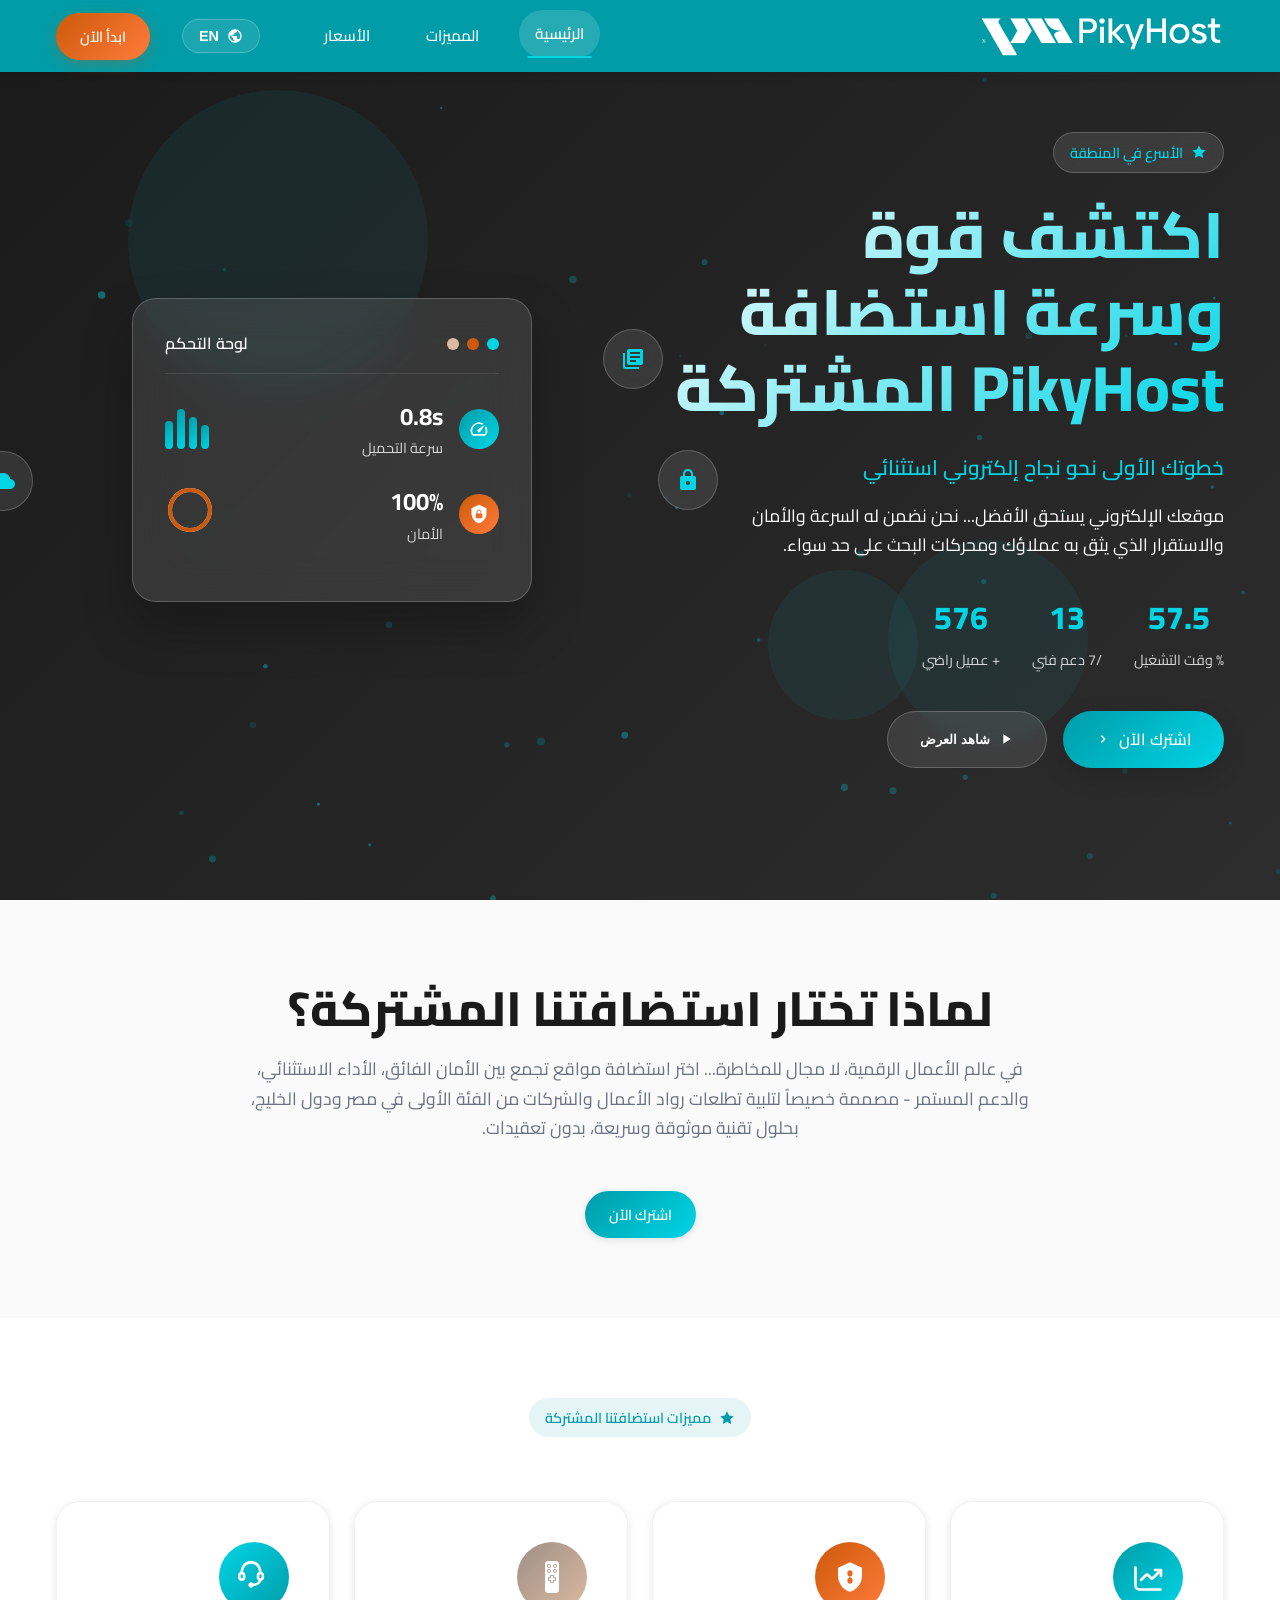
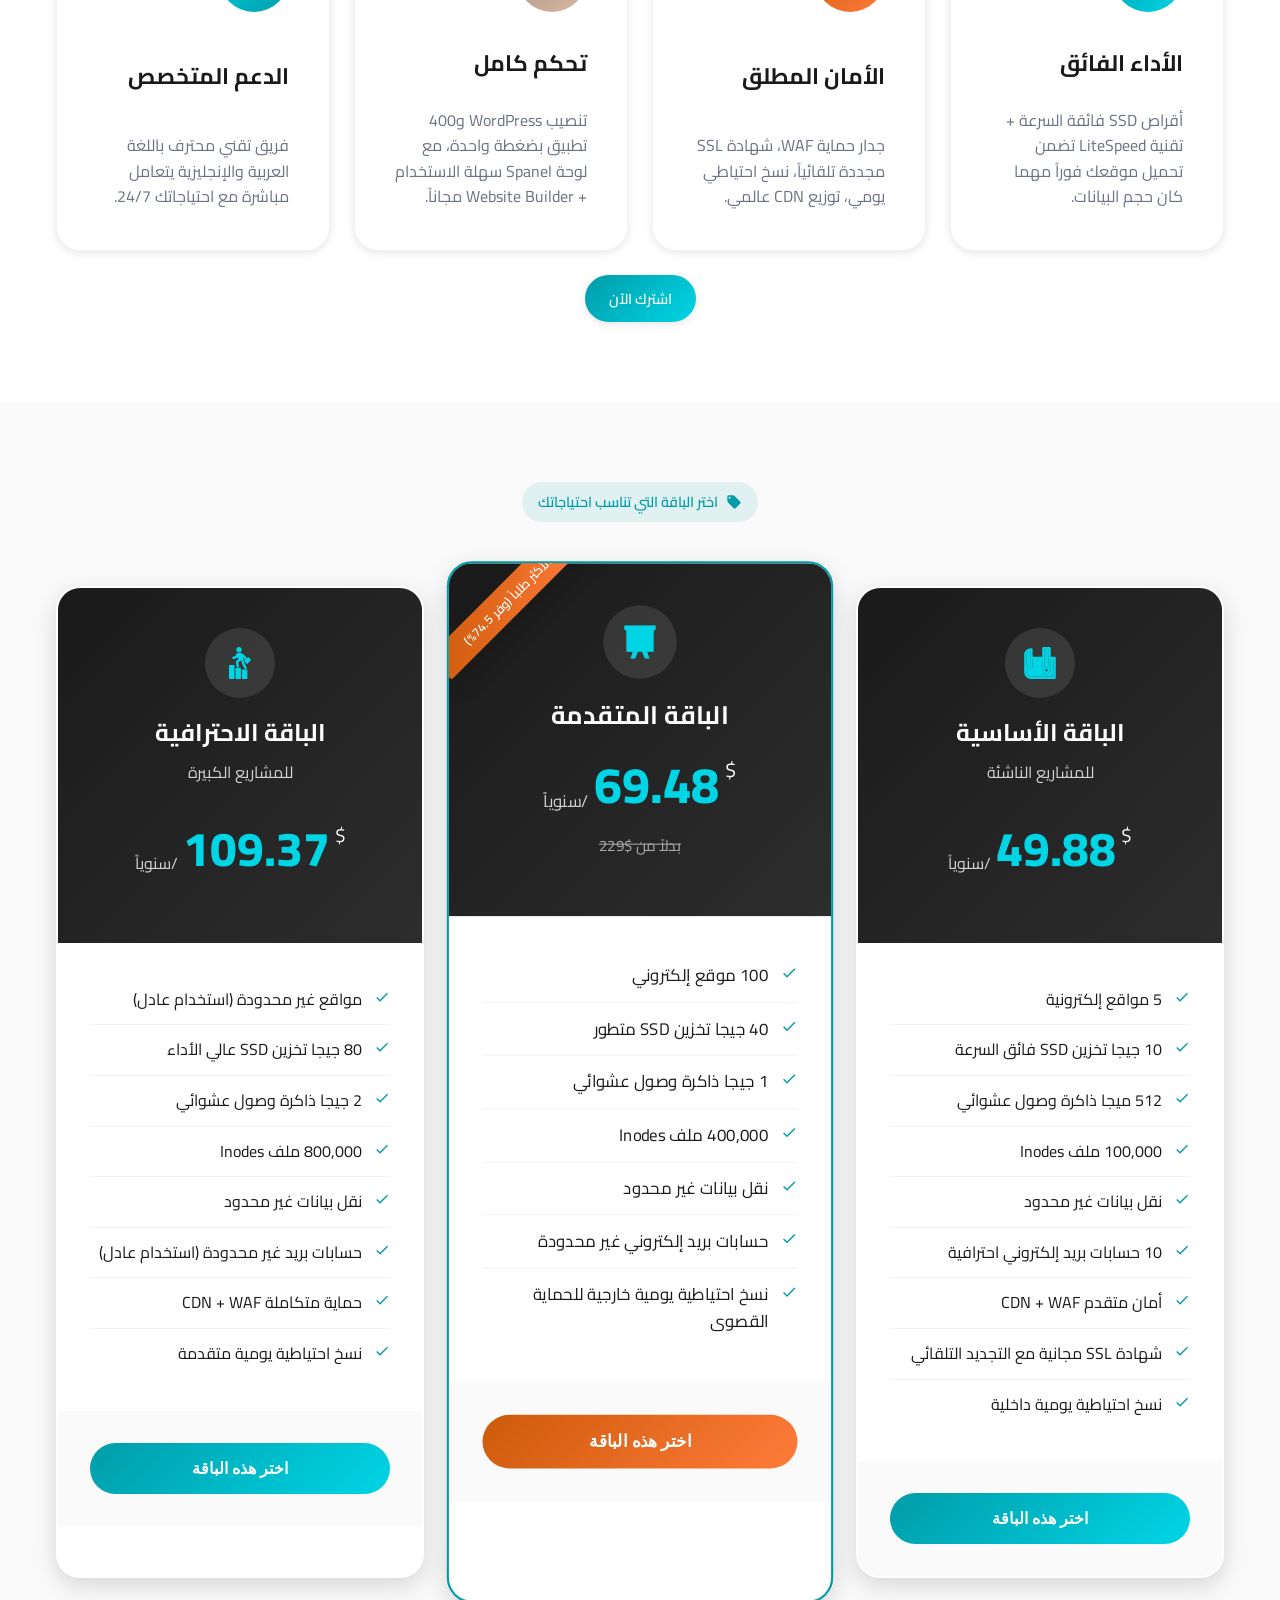
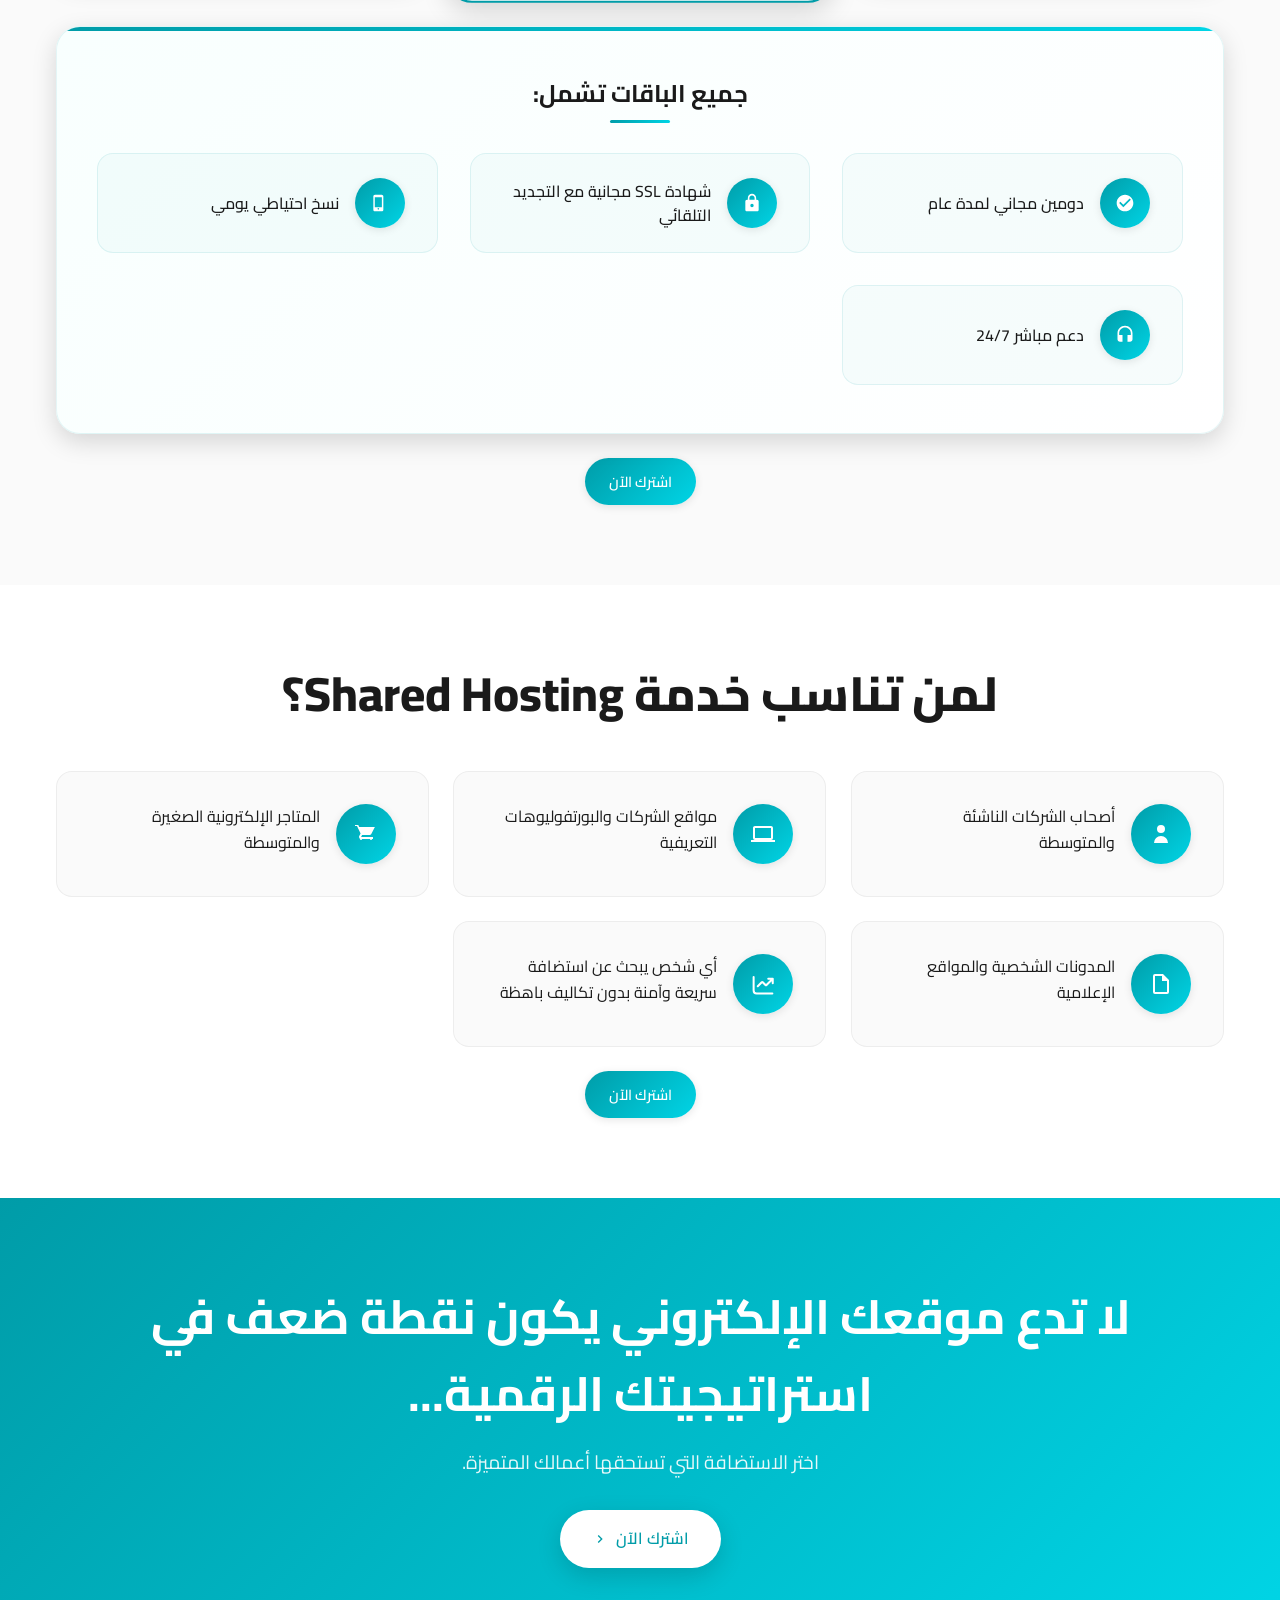
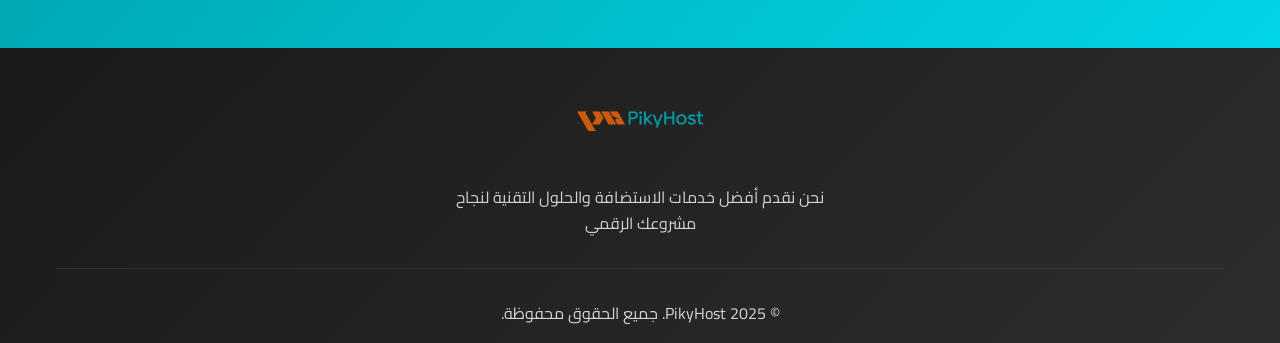
==== commit 77adad9c: "up" ====
--- a/index.html
+++ b/index.html
@@ -405,7 +405,7 @@
                       </svg>
                     </div>
                     <div class="metric-info">
-                      <div class="metric-value">2.3s</div>
+                      <div class="metric-value">0.8s</div>
                       <div
                         class="metric-label"
                         data-ar="سرعة التحميل"
@@ -581,8 +581,11 @@
                   fill="currentColor"
                 >
                   <path
-                    d="M13,2.05V5.08C16.39,5.57 19,8.47 19,12C19,12.9 18.82,13.75 18.5,14.54L21.12,16.07C21.68,14.83 22,13.45 22,12C22,6.82 18.05,2.55 13,2.05M12,19A7,7 0 0,1 5,12C5,8.47 7.61,5.57 11,5.08V2.05C5.94,2.55 2,6.81 2,12A10,10 0 0,0 12,22C15.3,22 18.23,20.39 20.05,17.91L17.45,16.38C16.17,18 14.21,19 12,19Z"
-                  />
+                    d="M2.625 3.875a1 1 0 0 1 1 1v13.5a2 2 0 0 0 2 2h15.75a1 1 0 1 1 0 2H5.625a4 4 0 0 1-4-4v-13.5a1 1 0 0 1 1-1Z"
+                  ></path>
+                  <path
+                    d="M20.75 9.164v2.086a1 1 0 1 0 2 0v-4.5a1 1 0 0 0-1-1h-4.5a1 1 0 1 0 0 2h2.086L15 12.086l-2.513-2.513a1.75 1.75 0 0 0-2.474 0l-3.97 3.97a1 1 0 1 0 1.414 1.414l3.793-3.793 2.513 2.513a1.75 1.75 0 0 0 2.474 0l4.513-4.513Z"
+                  ></path>
                 </svg>
               </div>
               <div class="icon-bg"></div>
@@ -638,15 +641,8 @@
           >
             <div class="feature-icon-wrapper">
               <div class="feature-icon accent">
-                <svg
-                  width="32"
-                  height="32"
-                  viewBox="0 0 24 24"
-                  fill="currentColor"
-                >
-                  <path
-                    d="M4,2H20A2,2 0 0,1 22,4V16A2,2 0 0,1 20,18H16L12,22L8,18H4A2,2 0 0,1 2,16V4A2,2 0 0,1 4,2M4,4V16H8.83L12,19.17L15.17,16H20V4H4M6,7H18V9H6V7M6,11H16V13H6V11Z"
-                  />
+                <svg width="32" height="32" viewBox="0 0 32 32" fill="currentColor">
+                  <path d="M20,10c0,0.551-0.449,1-1,1s-1-0.449-1-1s0.449-1,1-1S20,9.449,20,10z M17,17v-1v-1h-2v1v1h-1h-1v2h1h1v1 v1h2v-1v-1h1h1v-2h-1H17z M13,6c0.551,0,1-0.449,1-1s-0.449-1-1-1s-1,0.449-1,1S12.449,6,13,6z M19,4c-0.551,0-1,0.449-1,1 s0.449,1,1,1s1-0.449,1-1S19.551,4,19,4z M23,3v26c0,1.657-1.343,3-3,3h-8c-1.657,0-3-1.343-3-3V3c0-1.657,1.343-3,3-3h8 C21.657,0,23,1.343,23,3z M11,5c0,1.105,0.895,2,2,2s2-0.895,2-2c0-1.105-0.895-2-2-2S11,3.895,11,5z M13,12c1.105,0,2-0.895,2-2 c0-1.105-0.895-2-2-2s-2,0.895-2,2C11,11.105,11.895,12,13,12z M20,17c0-0.552-0.448-1-1-1h-1v-1c0-0.552-0.448-1-1-1h-2 c-0.552,0-1,0.448-1,1v1h-1c-0.552,0-1,0.448-1,1v2c0,0.552,0.448,1,1,1h1v1c0,0.552,0.448,1,1,1h2c0.552,0,1-0.448,1-1v-1h1 c0.552,0,1-0.448,1-1V17z M21,10c0-1.105-0.895-2-2-2s-2,0.895-2,2c0,1.105,0.895,2,2,2S21,11.105,21,10z M21,5c0-1.105-0.895-2-2-2 s-2,0.895-2,2c0,1.105,0.895,2,2,2S21,6.105,21,5z M14,10c0-0.551-0.449-1-1-1s-1,0.449-1,1s0.449,1,1,1S14,10.551,14,10z"/>
                 </svg>
               </div>
               <div class="icon-bg"></div>
@@ -668,15 +664,8 @@
           >
             <div class="feature-icon-wrapper">
               <div class="feature-icon tertiary">
-                <svg
-                  width="32"
-                  height="32"
-                  viewBox="0 0 24 24"
-                  fill="currentColor"
-                >
-                  <path
-                    d="M18,14H20V17H23V19H20V22H18V19H15V17H18V14M12,2A8,8 0 0,1 20,10A8.09,8.09 0 0,1 19.93,10.64C19.32,10.24 18.64,9.94 17.92,9.77C19.25,8.73 20,7.41 20,6C20,3.79 18.21,2 16,2H12A8,8 0 0,1 12,2M16,4A2,2 0 0,1 18,6A2,2 0 0,1 16,8A2,2 0 0,1 14,6A2,2 0 0,1 16,4M12,4A8,8 0 0,0 4,12A8,8 0 0,0 12,20C12.04,20 12.09,20 12.13,20C12.05,19.67 12,19.34 12,19C12,18.66 12.03,18.33 12.08,18H12A6,6 0 0,1 6,12A6,6 0 0,1 12,6V4Z"
-                  />
+                <svg width="32" height="32" viewBox="0 0 512 512" fill="currentColor">
+                  <path d="M379.734355,174.506667 C373.121022,106.666667 333.014355,-2.13162821e-14 209.067688,-2.13162821e-14 C85.1210217,-2.13162821e-14 45.014355,106.666667 38.4010217,174.506667 C15.2012632,183.311569 -0.101643453,205.585799 0.000508304259,230.4 L0.000508304259,260.266667 C0.000508304259,293.256475 26.7445463,320 59.734355,320 C92.7241638,320 119.467688,293.256475 119.467688,260.266667 L119.467688,230.4 C119.360431,206.121456 104.619564,184.304973 82.134355,175.146667 C86.4010217,135.893333 107.307688,42.6666667 209.067688,42.6666667 C310.827688,42.6666667 331.521022,135.893333 335.787688,175.146667 C313.347976,184.324806 298.68156,206.155851 298.667688,230.4 L298.667688,260.266667 C298.760356,283.199651 311.928618,304.070103 332.587688,314.026667 C323.627688,330.88 300.801022,353.706667 244.694355,360.533333 C233.478863,343.50282 211.780225,336.789048 192.906491,344.509658 C174.032757,352.230268 163.260418,372.226826 167.196286,392.235189 C171.132153,412.243552 188.675885,426.666667 209.067688,426.666667 C225.181549,426.577424 239.870491,417.417465 247.041022,402.986667 C338.561022,392.533333 367.787688,345.386667 376.961022,317.653333 C401.778455,309.61433 418.468885,286.351502 418.134355,260.266667 L418.134355,230.4 C418.23702,205.585799 402.934114,183.311569 379.734355,174.506667 Z M76.8010217,260.266667 C76.8010217,269.692326 69.1600148,277.333333 59.734355,277.333333 C50.3086953,277.333333 42.6676884,269.692326 42.6676884,260.266667 L42.6676884,230.4 C42.6676884,224.302667 45.9205765,218.668499 51.2010216,215.619833 C56.4814667,212.571166 62.9872434,212.571166 68.2676885,215.619833 C73.5481336,218.668499 76.8010217,224.302667 76.8010217,230.4 L76.8010217,260.266667 Z M341.334355,230.4 C341.334355,220.97434 348.975362,213.333333 358.401022,213.333333 C367.826681,213.333333 375.467688,220.97434 375.467688,230.4 L375.467688,260.266667 C375.467688,269.692326 367.826681,277.333333 358.401022,277.333333 C348.975362,277.333333 341.334355,269.692326 341.334355,260.266667 L341.334355,230.4 Z"/>
                 </svg>
               </div>
               <div class="icon-bg"></div>
@@ -729,16 +718,19 @@
           >
             <div class="pricing-header">
               <div class="plan-icon">
-                <svg
-                  width="24"
-                  height="24"
-                  viewBox="0 0 24 24"
-                  fill="currentColor"
-                >
-                  <path
-                    d="M12,2A2,2 0 0,1 14,4C14,4.74 13.6,5.39 13,5.73V7H14A7,7 0 0,1 21,14H22A1,1 0 0,1 23,15V18A1,1 0 0,1 22,19H21V20A2,2 0 0,1 19,22H5A2,2 0 0,1 3,20V19H2A1,1 0 0,1 1,18V15A1,1 0 0,1 2,14H3A7,7 0 0,1 10,7H11V5.73C10.4,5.39 10,4.74 10,4A2,2 0 0,1 12,2M7.5,13A0.5,0.5 0 0,0 7,13.5A0.5,0.5 0 0,0 7.5,14A0.5,0.5 0 0,0 8,13.5A0.5,0.5 0 0,0 7.5,13M16.5,13A0.5,0.5 0 0,0 16,13.5A0.5,0.5 0 0,0 16.5,14A0.5,0.5 0 0,0 17,13.5A0.5,0.5 0 0,0 16.5,13Z"
-                  />
-                </svg>
+               <svg width="32" height="32" viewBox="-0.5 0 80 80" fill="currentColor">
+                 <g transform="translate(-401.03 -70.142)">
+                   <g>
+                     <g>
+                       <path d="M480.03,97.331v49.811a3,3,0,0,1-3,3H417.68a16.671,16.671,0,0,1-16.65-16.65V89.752c0-9.49,7.741-16.65,18-16.65a3,3,0,0,1,3,3V94.331h23.991V73.142a3,3,0,0,1,3-3H464.33a3,3,0,0,1,3,3V94.331h9.7A3,3,0,0,1,480.03,97.331Zm-6,46.811V100.331h-6.7v26.6a2.977,2.977,0,0,1-.6,1.8l-7.671,10.231a3,3,0,0,1-4.8,0l-7.64-10.2a3,3,0,0,1-.6-1.8V100.331H422.03v19.5a3,3,0,0,1-3,3c-6.95,0-12,4.48-12,10.661a10.666,10.666,0,0,0,10.65,10.65Zm-12.7-23.571V89.462h-9.309v31.13Zm0-37.1v-7.33h-9.309v7.33Zm-4.67,48.69,4.2-5.591-8.379.021Zm-40.63-15.121V79.392c-5.36,1.1-9,5.12-9,10.36v31.12A18.429,18.429,0,0,1,416.03,117.041Z"/>
+                       <path d="M474.03,100.331v43.811H417.68a10.666,10.666,0,0,1-10.65-10.65c0-6.181,5.05-10.661,12-10.661a3,3,0,0,0,3-3v-19.5h23.991v26.631a3,3,0,0,0,.6,1.8l7.64,10.2a3,3,0,0,0,4.8,0l7.671-10.231a2.977,2.977,0,0,0,.6-1.8v-26.6Z"/>
+                       <path d="M461.33,89.462v31.109l-9.31.021V89.462Z"/>
+                       <rect width="9.31" height="7.33" transform="translate(452.021 76.142)"/>
+                       <path d="M416.03,79.392v37.649a18.429,18.429,0,0,0-9,3.831V89.752C407.03,84.512,410.67,80.492,416.03,79.392Z"/>
+                     </g>
+                   </g>
+                 </g>
+               </svg>
               </div>
               <h3 data-ar="الباقة الأساسية" data-en="Basic Plan">
                 الباقة الأساسية
@@ -921,26 +913,28 @@
           >
             <div
               class="popular-badge"
-              data-ar="الأكثر طلباً"
-              data-en="Most Popular"
-            >
-              الأكثر طلباً
-            </div>
-            <!-- <div class="savings-badge" data-ar="وفر 74.5%" data-en="Save 74.5%">
-              وفر 74.5%
-            </div> -->
+              data-ar="الأكثر طلباً (وفر 74.5%)"
+              data-en="Most Popular (Save 74.5%)"
+            >
+              الأكثر طلباً (وفر 74.5%)
+            </div>
+
             <div class="pricing-header">
               <div class="plan-icon">
-                <svg
-                  width="24"
-                  height="24"
-                  viewBox="0 0 24 24"
-                  fill="currentColor"
-                >
-                  <path
-                    d="M5,16L3,14V10L5,8H7L9,10V14L7,16H5M11,16L9,14V10L11,8H13L15,10V14L13,16H11M17,16L15,14V10L17,8H19L21,10V14L19,16H17M2,20V19H22V20C22,21.11 21.11,22 20,22H4C2.89,22 2,21.11 2,20Z"
-                  />
-                </svg>
+               <svg width="32" height="32" viewBox="0 0 512 512" fill="currentColor">
+                 <g>
+                   <polygon points="223.354,402.33 210.475,436.126 181.578,512 108.469,512 137.365,436.126 150.244,402.33 "/>
+                   <polygon points="403.538,512 330.417,512 301.521,436.126 288.642,402.33 361.751,402.33 374.63,436.126 "/>
+                 </g>
+                 <g>
+                   <polygon points="150.244,402.33 223.354,402.33 210.475,436.126 137.365,436.126 "/>
+                   <polygon points="374.63,436.126 301.521,436.126 288.642,402.33 361.751,402.33 "/>
+                 </g>
+                 <rect x="47.897" y="73.11" width="416.207" height="331.63"/>
+                 <rect x="47.897" y="57.423" width="416.207" height="38.115"/>
+                 <rect x="16.816" width="478.369" height="73.11"/>
+                 <path d="M119.246,102.177V375.68h273.502V102.177H119.246z M220.213,357.574v-23.899h-18.105v23.899h-64.756 V120.283h64.756v172.758h18.105v-33.839h97.048v-18.105h-97.049V120.283h154.431v120.814h-19.005v18.105h19.005v98.374H220.213 V357.574z"/>
+               </svg>
               </div>
               <h3 data-ar="الباقة المتقدمة" data-en="Advanced Plan">
                 الباقة المتقدمة
@@ -1066,22 +1060,6 @@
                       d="M9 16.17L4.83 12l-1.42 1.41L9 19 21 7l-1.41-1.41z"
                     /></svg
                   ><span
-                    data-ar="أمان شامل CDN + WAF"
-                    data-en="Comprehensive CDN + WAF security"
-                    >أمان شامل CDN + WAF</span
-                  >
-                </li>
-                <li>
-                  <svg
-                    width="16"
-                    height="16"
-                    viewBox="0 0 24 24"
-                    fill="currentColor"
-                  >
-                    <path
-                      d="M9 16.17L4.83 12l-1.42 1.41L9 19 21 7l-1.41-1.41z"
-                    /></svg
-                  ><span
                     data-ar="نسخ احتياطية يومية خارجية للحماية القصوى"
                     data-en="Daily external backups for maximum protection"
                     >نسخ احتياطية يومية خارجية للحماية القصوى</span
@@ -1109,16 +1087,15 @@
           >
             <div class="pricing-header">
               <div class="plan-icon">
-                <svg
-                  width="24"
-                  height="24"
-                  viewBox="0 0 24 24"
-                  fill="currentColor"
-                >
-                  <path
-                    d="M12,2L13.09,8.26L22,9L14,14L17,23L12,18L7,23L10,14L2,9L10.91,8.26L12,2M12,15.4L8.24,17.67L9.24,13.39L5.92,10.51L10.3,10.13L12,6.1L13.71,10.13L18.09,10.51L14.77,13.39L15.77,17.67L12,15.4Z"
-                  />
-                </svg>
+                <svg width="32" height="32" viewBox="0 0 460.873 460.873" fill="currentColor">
+  <g>
+    <path d="M216.5,80.169c22.102,0,40.084-17.982,40.084-40.084C256.584,17.982,238.602,0,216.5,0 c-22.097,0-40.074,17.982-40.074,40.084C176.426,62.187,194.403,80.169,216.5,80.169z"></path>
+    <path d="M386.039,180.178l-28.902-28.9c-1.649-1.649-3.849-2.558-6.193-2.558c-2.345,0-4.544,0.909-6.193,2.558l-8.463,8.462 c-0.348-0.406-0.694-0.811-1.076-1.193c-3.623-3.625-8.435-5.703-13.635-5.961c-0.309-0.535-0.643-1.06-1.017-1.569l-13.768-18.771 c-3.971-5.414-11.031-12.517-16.425-16.521l-36.486-27.085c-1.164-0.858-5.064-3.34-9.269-3.34c0,0-51.336,0.012-51.436,0.015 c-5.96,0.129-10.318,3.365-13.304,9.898l-15.724,34.394c-0.333,0.422-1.266,1.188-1.744,1.432l-32.047,7.624 c-4.408,1.049-8.144,3.751-10.519,7.609c-2.375,3.858-3.105,8.411-2.057,12.818c1.826,7.678,8.606,13.04,16.488,13.04 c1.317,0,2.643-0.156,3.939-0.464l32.354-7.697c10.027-2.385,20.022-10.598,24.307-19.971l1.338-2.926l8.72,34.247l-22.551,19.587 c-8.741,7.591-13.23,20.817-10.916,32.163l10.453,51.215c1.693,8.293,9.056,14.312,17.507,14.311c1.199,0,2.408-0.123,3.594-0.364 c9.662-1.973,15.918-11.438,13.946-21.1l-10.209-50.018l23.322-20.257c0.619-0.538,1.174-1.119,1.701-1.719h17.158l11.561,43.137 c1.673,6.241,5.252,15.227,8.325,20.902l25.384,46.884c3.132,5.781,9.164,9.373,15.743,9.373c0.322,0,0.646-0.009,0.968-0.026 c2.647-0.145,5.183-0.862,7.531-2.134c8.672-4.695,11.908-15.570,7.214-24.243l-25.387-46.886c-1.771-3.272-4.264-9.531-5.231-13.14 l-24.252-89.539c2.739,2.196,6.808,6.338,8.645,8.844l13.767,18.771c1.191,1.623,2.651,3.002,4.297,4.091 c-0.101,5.763,2.01,11.112,5.993,15.095c0.381,0.381,0.785,0.731,1.191,1.078l-8.461,8.46c-3.415,3.415-3.415,8.973,0,12.388 l28.9,28.9c1.65,1.649,3.849,2.558,6.193,2.558h0.001c2.343,0,4.542-0.909,6.192-2.558l48.529-48.527 C389.454,189.15,389.454,183.593,386.039,180.178z M310.851,182.906c-1.358-1.358-2.266-3.061-2.688-4.944 c3.16-0.234,6.162-1.339,8.748-3.235c3.834-2.811,6.133-6.943,6.748-11.316c1.587,0.482,3.021,1.326,4.191,2.496 c0.384,0.384,0.721,0.802,1.033,1.236l-16.797,16.797C311.652,183.627,311.234,183.289,310.851,182.906z"></path>
+    <path d="M140.952,260.554H82.567c-5.677,0-10.295,4.618-10.295,10.294v179.73c0,5.676,4.618,10.294,10.295,10.294h58.385 c5.677,0,10.295-4.618,10.295-10.294v-179.73C151.247,265.172,146.629,260.554,140.952,260.554z"></path>
+    <path d="M233.718,299.512h-58.385c-5.677,0-10.295,4.618-10.295,10.294v140.772c0,5.676,4.618,10.294,10.295,10.294h58.385 c5.677,0,10.295-4.618,10.295-10.294V309.806C244.013,304.13,239.394,299.512,233.718,299.512z"></path>
+    <path d="M326.48,325.506h-58.382c-5.677,0-10.295,4.618-10.295,10.294v114.778c0,5.676,4.618,10.294,10.295,10.294h58.382 c5.677,0,10.296-4.618,10.296-10.294V335.8C336.776,330.124,332.157,325.506,326.48,325.506z"></path>
+  </g>
+</svg>
               </div>
               <h3 data-ar="الباقة الاحترافية" data-en="Professional Plan">
                 الباقة الاحترافية
@@ -1279,125 +1256,43 @@
         </div>
 
         <!-- Included Features -->
-        <div
-          class="included-features-premium"
-          data-aos="fade-up"
-          data-aos-delay="500"
-        >
-          <div class="premium-header">
-            <div class="premium-icon">
-              <svg
-                width="32"
-                height="32"
-                viewBox="0 0 24 24"
-                fill="currentColor"
-              >
-                <path
-                  d="M12 2l3.09 6.26L22 9.27l-5 4.87 1.18 6.88L12 17.77l-6.18 3.25L7 14.14 2 9.27l6.91-1.01L12 2z"
-                />
-              </svg>
-            </div>
-            <h4 data-ar="جميع الباقات تشمل:" data-en="All Plans Include:">
-              جميع الباقات تشمل:
-            </h4>
-          </div>
-          <div class="premium-features-grid">
-            <div class="premium-feature-item">
-              <div class="premium-feature-icon">
-                <svg
-                  width="24"
-                  height="24"
-                  viewBox="0 0 24 24"
-                  fill="currentColor"
-                >
-                  <path
-                    d="M12,2A10,10 0 0,1 22,12A10,10 0 0,1 12,22A10,10 0 0,1 2,12A10,10 0 0,1 12,2M11,16.5L18,9.5L16.59,8.09L11,13.67L7.91,10.59L6.5,12L11,16.5Z"
-                  />
+        <div class="included-features" data-aos="fade-up" data-aos-delay="500">
+    <h4 data-ar="جميع الباقات تشمل:" data-en="All Plans Include:">جميع الباقات تشمل:</h4>
+    <div class="features-list">
+        <div class="feature-item">
+            <div class="feature-item-icon">
+                <svg width="20" height="20" viewBox="0 0 24 24" fill="currentColor">
+                    <path d="M12 2C6.48 2 2 6.48 2 12s4.48 10 10 10 10-4.48 10-10S17.52 2 12 2zm-2 15l-5-5 1.41-1.41L10 14.17l7.59-7.59L19 8l-9 9z"/>
                 </svg>
-              </div>
-              <div class="premium-feature-content">
-                <h5 data-ar="دومين مجاني" data-en="Free Domain">دومين مجاني</h5>
-                <span data-ar="لمدة عام كامل" data-en="For one full year"
-                  >لمدة عام كامل</span
-                >
-              </div>
-            </div>
-
-            <div class="premium-feature-item">
-              <div class="premium-feature-icon">
-                <svg
-                  width="24"
-                  height="24"
-                  viewBox="0 0 24 24"
-                  fill="currentColor"
-                >
-                  <path
-                    d="M12,1L3,5V11C3,16.55 6.84,21.74 12,23C17.16,21.74 21,16.55 21,11V5L12,1M10,17L6,13L7.41,11.59L10,14.17L16.59,7.58L18,9L10,17Z"
-                  />
+            </div>
+            <span data-ar="دومين مجاني لمدة عام" data-en="Free domain for one year">دومين مجاني لمدة عام</span>
+        </div>
+        <div class="feature-item">
+            <div class="feature-item-icon">
+                <svg width="20" height="20" viewBox="0 0 24 24" fill="currentColor">
+                    <path d="M18 8h-1V6c0-2.76-2.24-5-5-5S7 3.24 7 6v2H6c-1.1 0-2 .9-2 2v10c0 1.1.9 2 2 2h12c1.1 0 2-.9 2-2V10c0-1.1-.9-2-2-2zm-6 9c-1.1 0-2-.9-2-2s.9-2 2-2 2 .9 2 2-.9 2-2 2zm3.1-9H8.9V6c0-1.71 1.39-3.1 3.1-3.1 1.71 0 3.1 1.39 3.1 3.1v2z"/>
                 </svg>
-              </div>
-              <div class="premium-feature-content">
-                <h5 data-ar="شهادة SSL مجانية" data-en="Free SSL Certificate">
-                  شهادة SSL مجانية
-                </h5>
-                <span
-                  data-ar="مع التجديد التلقائي"
-                  data-en="With automatic renewal"
-                  >مع التجديد التلقائي</span
-                >
-              </div>
-            </div>
-
-            <div class="premium-feature-item">
-              <div class="premium-feature-icon">
-                <svg
-                  width="24"
-                  height="24"
-                  viewBox="0 0 24 24"
-                  fill="currentColor"
-                >
-                  <path
-                    d="M12,2A10,10 0 0,1 22,12A10,10 0 0,1 12,22A10,10 0 0,1 2,12A10,10 0 0,1 12,2M11,16.5L18,9.5L16.59,8.09L11,13.67L7.91,10.59L6.5,12L11,16.5Z"
-                  />
+            </div>
+            <span data-ar="شهادة SSL مجانية مع التجديد التلقائي" data-en="Free SSL certificate with automatic renewal">شهادة SSL مجانية مع التجديد التلقائي</span>
+        </div>
+        <div class="feature-item">
+            <div class="feature-item-icon">
+                <svg width="20" height="20" viewBox="0 0 24 24" fill="currentColor">
+                    <path d="M14 2H6c-1.1 0-1.99.9-1.99 2L4 20c0 1.1.89 2 2 2h8c1.1 0 2-.9 2-2V4c0-1.1-.9-2-2-2zm-4 18c-.55 0-1-.45-1-1s.45-1 1-1 1 .45 1 1-.45 1-1 1zm4.25-3H5.75V5h8.5v12z"/>
                 </svg>
-              </div>
-              <div class="premium-feature-content">
-                <h5 data-ar="نسخ احتياطي يومي" data-en="Daily Backups">
-                  نسخ احتياطي يومي
-                </h5>
-                <span
-                  data-ar="حماية كاملة لبياناتك"
-                  data-en="Complete data protection"
-                  >حماية كاملة لبياناتك</span
-                >
-              </div>
-            </div>
-
-            <div class="premium-feature-item">
-              <div class="premium-feature-icon">
-                <svg
-                  width="24"
-                  height="24"
-                  viewBox="0 0 24 24"
-                  fill="currentColor"
-                >
-                  <path
-                    d="M18,14H20V17H23V19H20V22H18V19H15V17H18V14M12,2A8,8 0 0,1 20,10A8.09,8.09 0 0,1 19.93,10.64C19.32,10.24 18.64,9.94 17.92,9.77C19.25,8.73 20,7.41 20,6C20,3.79 18.21,2 16,2H12A8,8 0 0,1 12,2M16,4A2,2 0 0,1 18,6A2,2 0 0,1 16,8A2,2 0 0,1 14,6A2,2 0 0,1 16,4M12,4A8,8 0 0,0 4,12A8,8 0 0,0 12,20C12.04,20 12.09,20 12.13,20C12.05,19.67 12,19.34 12,19C12,18.66 12.03,18.33 12.08,18H12A6,6 0 0,1 6,12A6,6 0 0,1 12,6V4Z"
-                  />
+            </div>
+            <span data-ar="نسخ احتياطي يومي" data-en="Daily backups">نسخ احتياطي يومي</span>
+        </div>
+        <div class="feature-item">
+            <div class="feature-item-icon">
+                <svg width="20" height="20" viewBox="0 0 24 24" fill="currentColor">
+                    <path d="M12 1c-4.97 0-9 4.03-9 9v7c0 1.66 1.34 3 3 3h3v-8H5v-2c0-3.87 3.13-7 7-7s7 3.13 7 7v2h-4v8h3c1.66 0 3-1.34 3-3v-7c0-4.97-4.03-9-9-9z"/>
                 </svg>
-              </div>
-              <div class="premium-feature-content">
-                <h5 data-ar="دعم مباشر 24/7" data-en="24/7 Live Support">
-                  دعم مباشر 24/7
-                </h5>
-                <span
-                  data-ar="فريق متخصص دائماً"
-                  data-en="Expert team always available"
-                  >فريق متخصص دائماً</span
-                >
-              </div>
-            </div>
-          </div>
+            </div>
+            <span data-ar="دعم مباشر 24/7" data-en="24/7 live support">دعم مباشر 24/7</span>
+        </div>
+    </div>
+</div>
         </div>
 
         <div class="feature-cta">
@@ -1424,16 +1319,9 @@
         <div class="target-grid">
           <div class="target-card" data-aos="fade-up" data-aos-delay="100">
             <div class="target-icon">
-              <svg
-                width="24"
-                height="24"
-                viewBox="0 0 24 24"
-                fill="currentColor"
-              >
-                <path
-                  d="M16,4C18.11,4 19.8,5.69 19.8,7.8C19.8,8.28 19.67,8.73 19.44,9.12L21.12,10.8C21.68,11.36 22,12.18 22,13V16L20,18H16C14.89,18 14,17.11 14,16V15H13V16C13,17.11 12.11,18 11,18H4L2,16V13C2,12.18 2.32,11.36 2.88,10.8L4.56,9.12C4.33,8.73 4.2,8.28 4.2,7.8C4.2,5.69 5.89,4 8,4C9.56,4 10.99,4.81 11.8,6.08C12.21,6.34 12.56,6.69 12.82,7.1C13.63,5.83 15.06,5.02 16.62,5.02L16,4Z"
-                />
-              </svg>
+             <svg width="32" height="32" viewBox="0 0 24 24" fill="currentColor">
+  <path d="M16 7a4 4 0 11-8 0 4 4 0 018 0zM12 14a7 7 0 00-7 7h14a7 7 0 00-7-7z"/>
+</svg>
             </div>
             <p
               data-ar="أصحاب الشركات الناشئة والمتوسطة"
@@ -1445,8 +1333,8 @@
           <div class="target-card" data-aos="fade-up" data-aos-delay="200">
             <div class="target-icon">
               <svg
-                width="24"
-                height="24"
+                width="32"
+                height="32"
                 viewBox="0 0 24 24"
                 fill="currentColor"
               >
@@ -1465,8 +1353,8 @@
           <div class="target-card" data-aos="fade-up" data-aos-delay="300">
             <div class="target-icon">
               <svg
-                width="24"
-                height="24"
+                width="32"
+                height="32"
                 viewBox="0 0 24 24"
                 fill="currentColor"
               >
@@ -1485,8 +1373,8 @@
           <div class="target-card" data-aos="fade-up" data-aos-delay="400">
             <div class="target-icon">
               <svg
-                width="24"
-                height="24"
+                width="32"
+                height="32"
                 viewBox="0 0 24 24"
                 fill="currentColor"
               >
@@ -1505,14 +1393,17 @@
           <div class="target-card" data-aos="fade-up" data-aos-delay="500">
             <div class="target-icon">
               <svg
-                width="24"
-                height="24"
+                width="32"
+                height="32"
                 viewBox="0 0 24 24"
                 fill="currentColor"
               >
                 <path
-                  d="M16,6L18.29,8.29L13.41,13.17L9.41,9.17L2,16.59L3.41,18L9.41,12L13.41,16L19.71,9.71L22,12V6H16Z"
-                />
+                  d="M2.625 3.875a1 1 0 0 1 1 1v13.5a2 2 0 0 0 2 2h15.75a1 1 0 1 1 0 2H5.625a4 4 0 0 1-4-4v-13.5a1 1 0 0 1 1-1Z"
+                ></path>
+                <path
+                  d="M20.75 9.164v2.086a1 1 0 1 0 2 0v-4.5a1 1 0 0 0-1-1h-4.5a1 1 0 1 0 0 2h2.086L15 12.086l-2.513-2.513a1.75 1.75 0 0 0-2.474 0l-3.97 3.97a1 1 0 1 0 1.414 1.414l3.793-3.793 2.513 2.513a1.75 1.75 0 0 0 2.474 0l4.513-4.513Z"
+                ></path>
               </svg>
             </div>
             <p
@@ -1579,7 +1470,7 @@
             data-ar="© 2025 PikyHost. جميع الحقوق محفوظة."
             data-en="© 2025 PikyHost. All rights reserved."
           >
-            © 2025 PikyHost. جميع الحقوق محفوظة.
+            © 2025 PikyHost. All rights reserved.
           </p>
         </div>
       </div>
--- a/styles.css
+++ b/styles.css
@@ -375,17 +375,15 @@
 
     .navbar-nav {
         position: fixed;
-        top: 0;
+        top: 70px;
         left: -100%;
         width: 100%;
-        height: 100vh;
+        height: calc(100vh - 70px);
         background: var(--primary);
         flex-direction: column;
-        justify-content: center;
-        align-items: center;
-        gap: 2rem;
+        justify-content: flex-start;
+        padding-top: 2rem;
         transition: var(--transition);
-        z-index: 1000;
     }
 
     body[dir="rtl"] .navbar-nav {
@@ -415,7 +413,12 @@
     }
 
     .nav-language-toggle {
-        margin-top: 1rem;
+        margin: 1rem 0 0 0;
+        order: 1;
+    }
+
+    body[dir="rtl"] .nav-language-toggle {
+        margin: 1rem 0 0 0;
     }
 
     .nav-lang-btn {
@@ -444,6 +447,48 @@
         bottom: 0;
         background: linear-gradient(135deg, var(--primary) 0%, rgba(0, 156, 168, 0.95) 100%);
         z-index: -1;
+    }
+
+    .hero-section {
+        padding-top: 80px;
+        /* Added to create space below the navbar */
+    }
+
+    .hero-grid {
+        grid-template-columns: 1fr;
+        gap: 2rem;
+        text-align: center;
+    }
+
+    .hero-stats {
+        justify-content: center;
+    }
+
+    .hero-buttons {
+        justify-content: center;
+    }
+
+    .hero-visual {
+        order: -1;
+    }
+
+    .floating-elements {
+        display: none;
+    }
+
+    .features-grid,
+    .pricing-grid,
+    .target-grid,
+    .contact-grid {
+        grid-template-columns: 1fr;
+    }
+
+    .pricing-card.modern.featured {
+        transform: none;
+    }
+
+    .pricing-card.modern.featured:hover {
+        transform: translateY(-10px);
     }
 }
 
@@ -1147,42 +1192,39 @@
 
 .popular-badge {
     position: absolute;
-    top: 15px;
-    right: -30px;
-    background: var(--gradient-primary);
-    color: var(--text-light);
-    padding: 6px 40px;
-    font-size: 0.8rem;
+    top: 20px;
+    right: -35px;
+    background: linear-gradient(135deg, #cd5a0a 0%, #ff7b3a 100%);
+    color: var(--text-light);
+    padding: 6px 35px;
+    font-size: 0.75rem;
     font-weight: 600;
     transform: rotate(45deg);
     z-index: 10;
     box-shadow: var(--shadow-md);
-}
-
-.savings-badge {
-    position: absolute;
-    top: 45px;
-    right: -25px;
-    background: var(--gradient-secondary);
-    color: var(--text-light);
-    padding: 4px 35px;
-    font-size: 0.75rem;
-    font-weight: 600;
-    transform: rotate(45deg);
-    z-index: 9;
-    box-shadow: var(--shadow-sm);
+    white-space: nowrap;
+    border-radius: 2px;
+    min-width: 140px;
+    text-align: center;
 }
 
 body[dir="rtl"] .popular-badge {
     right: auto;
-    left: -30px;
+    left: -35px;
     transform: rotate(-45deg);
 }
 
-body[dir="rtl"] .savings-badge {
-    right: auto;
-    left: -25px;
-    transform: rotate(-45deg);
+@media (max-width: 768px) {
+    .popular-badge {
+        font-size: 0.7rem;
+        padding: 5px 30px;
+        right: -30px;
+        min-width: 120px;
+    }
+
+    body[dir="rtl"] .popular-badge {
+        left: -30px;
+    }
 }
 
 .pricing-header {
@@ -1194,8 +1236,8 @@
 }
 
 .plan-icon {
-    width: 60px;
-    height: 60px;
+    width: 70px;
+    height: 70px;
     background: rgba(255, 255, 255, 0.1);
     border-radius: 50%;
     display: flex;
@@ -1203,6 +1245,12 @@
     justify-content: center;
     margin: 0 auto 1rem;
     color: var(--accent2);
+}
+
+.plan-icon svg {
+    width: 32px;
+    height: 32px;
+    flex-shrink: 0;
 }
 
 .pricing-header h3 {
@@ -1312,103 +1360,98 @@
 }
 
 /* Premium Included Features */
-.included-features-premium {
+.included-features {
     margin-top: 3rem;
-    background: linear-gradient(135deg, #1a1a1a 0%, #2d2d2d 100%);
-    padding: 3rem;
+    background: linear-gradient(135deg, #f8fffe 0%, #ffffff 100%);
+    padding: 3rem 2.5rem;
     border-radius: var(--border-radius-lg);
-    box-shadow: var(--shadow-lg);
+    box-shadow: var(--shadow-md);
     text-align: center;
+    border: 1px solid rgba(0, 156, 168, 0.1);
     position: relative;
     overflow: hidden;
 }
 
-.included-features-premium::before {
+.included-features::before {
     content: "";
     position: absolute;
     top: 0;
     left: 0;
     right: 0;
-    bottom: 0;
-    background: linear-gradient(45deg,
-            rgba(0, 156, 168, 0.1) 25%,
-            transparent 25%,
-            transparent 75%,
-            rgba(0, 156, 168, 0.1) 75%);
-    background-size: 20px 20px;
-    opacity: 0.3;
-    z-index: 1;
-}
-
-.premium-header {
+    height: 4px;
+    background: var(--gradient-primary);
+}
+
+.included-features h4 {
+    font-size: 1.5rem;
+    font-weight: 700;
+    margin-bottom: 2.5rem;
+    color: var(--text-dark);
     position: relative;
-    z-index: 2;
-    margin-bottom: 2.5rem;
-}
-
-.premium-icon {
-    width: 80px;
-    height: 80px;
+}
+
+.included-features h4::after {
+    content: "";
+    position: absolute;
+    bottom: -10px;
+    left: 50%;
+    transform: translateX(-50%);
+    width: 60px;
+    height: 3px;
     background: var(--gradient-primary);
-    border-radius: 50%;
-    display: flex;
-    align-items: center;
-    justify-content: center;
-    margin: 0 auto 1.5rem;
-    color: var(--text-light);
-    border: 3px solid rgba(0, 213, 230, 0.3);
-    animation: premiumPulse 3s ease-in-out infinite;
-}
-
-@keyframes premiumPulse {
-
-    0%,
-    100% {
-        transform: scale(1);
-        box-shadow: 0 0 0 0 rgba(0, 213, 230, 0.4);
-    }
-
-    50% {
-        transform: scale(1.05);
-        box-shadow: 0 0 0 20px rgba(0, 213, 230, 0);
-    }
-}
-
-.premium-header h4 {
-    font-size: 1.8rem;
-    font-weight: 800;
-    color: var(--text-light);
-    text-shadow: 0 2px 4px rgba(0, 0, 0, 0.3);
-}
-
-.premium-features-grid {
+    border-radius: 2px;
+}
+
+.features-list {
     display: grid;
-    grid-template-columns: repeat(auto-fit, minmax(280px, 1fr));
-    gap: 1.5rem;
+    grid-template-columns: repeat(auto-fit, minmax(300px, 1fr));
+    gap: 2rem;
+    margin-top: 1rem;
+}
+
+.feature-item {
+    display: flex;
+    align-items: center;
+    gap: 1rem;
+    color: var(--text-dark);
+    padding: 1.5rem 2rem;
+    border-radius: 16px;
+    transition: var(--transition);
+    background: rgba(0, 156, 168, 0.03);
+    border: 1px solid rgba(0, 156, 168, 0.1);
+    font-weight: 500;
     position: relative;
-    z-index: 2;
-}
-
-.premium-feature-item {
-    background: rgba(0, 156, 168, 0.15);
-    backdrop-filter: blur(15px);
-    border: 1px solid rgba(0, 213, 230, 0.2);
-    border-radius: var(--border-radius);
-    padding: 1.5rem;
-    display: flex;
-    align-items: center;
-    gap: 1rem;
-    transition: var(--transition);
-    will-change: transform;
-}
-
-.premium-feature-item:hover {
+    overflow: hidden;
+    text-align: right;
+}
+
+body[dir="ltr"] .feature-item {
+    text-align: left;
+}
+
+.feature-item::before {
+    content: "";
+    position: absolute;
+    top: 0;
+    left: -100%;
+    width: 100%;
+    height: 100%;
+    background: linear-gradient(90deg, transparent, rgba(0, 156, 168, 0.1), transparent);
+    transition: left 0.5s ease;
+}
+
+.feature-item:hover {
+    background: rgba(0, 156, 168, 0.08);
     transform: translateY(-5px);
-    background: rgba(0, 156, 168, 0.25);
-    box-shadow: 0 10px 30px rgba(0, 156, 168, 0.2);
-}
-
-.premium-feature-icon {
+    box-shadow: var(--shadow-md);
+    border-color: rgba(0, 156, 168, 0.2);
+}
+
+.feature-item:hover::before {
+    left: 100%;
+}
+
+.feature-item-icon {
     width: 50px;
     height: 50px;
     background: var(--gradient-primary);
@@ -1418,47 +1461,50 @@
     justify-content: center;
     color: var(--text-light);
     flex-shrink: 0;
-    border: 2px solid rgba(0, 213, 230, 0.3);
-}
-
-.premium-feature-content {
-    text-align: left;
-}
-
-body[dir="rtl"] .premium-feature-content {
-    text-align: right;
-}
-
-.premium-feature-content h5 {
-    font-size: 1.1rem;
-    font-weight: 700;
-    color: var(--text-light);
-    margin-bottom: 0.25rem;
-    text-shadow: 0 1px 2px rgba(0, 0, 0, 0.3);
-}
-
-.premium-feature-content span {
-    font-size: 0.9rem;
-    color: rgba(255, 255, 255, 0.8);
-    line-height: 1.4;
+    box-shadow: var(--shadow-sm);
+    transition: var(--transition);
+}
+
+.feature-item:hover .feature-item-icon {
+    transform: scale(1.1);
+    box-shadow: var(--shadow-md);
+}
+
+.feature-item-icon svg {
+    width: 20px;
+    height: 20px;
+    flex-shrink: 0;
+}
+
+.feature-item span {
+    font-size: 1rem;
+    line-height: 1.5;
+    flex: 1;
 }
 
 @media (max-width: 768px) {
-    .premium-features-grid {
+    .features-list {
         grid-template-columns: 1fr;
-        gap: 1rem;
-    }
-
-    .premium-feature-item {
-        padding: 1.25rem;
-    }
-
-    .included-features-premium {
-        padding: 2rem;
-    }
-
-    .premium-header h4 {
-        font-size: 1.5rem;
+        gap: 1.5rem;
+    }
+
+    .feature-item {
+        padding: 1.25rem 1.5rem;
+        gap: 0.75rem;
+    }
+
+    .feature-item-icon {
+        width: 45px;
+        height: 45px;
+    }
+
+    .feature-item-icon svg {
+        width: 18px;
+        height: 18px;
+    }
+
+    .feature-item span {
+        font-size: 0.95rem;
     }
 }
 
@@ -1506,9 +1552,14 @@
     display: flex;
     align-items: center;
     justify-content: center;
-    font-weight: bold;
     flex-shrink: 0;
     box-shadow: var(--shadow-sm);
+}
+
+.target-icon svg {
+    width: 24px;
+    height: 24px;
+    flex-shrink: 0;
 }
 
 .target-card p {
@@ -1636,6 +1687,10 @@
         justify-content: center;
     }
 
+    .hero-card {
+        margin-top: 35px;
+    }
+
     .features-grid,
     .pricing-grid,
     .target-grid,
@@ -1685,6 +1740,10 @@
         align-items: center;
     }
 
+    .hero-card {
+        margin-top: 35px;
+    }
+
     .btn-primary-modern,
     .btn-secondary-modern {
         width: 100%;
@@ -1737,4 +1796,23 @@
         background: none;
         color: black;
     }
+}
+
+.target-icon {
+    width: 60px;
+    height: 60px;
+    background: var(--gradient-primary);
+    color: var(--text-light);
+    border-radius: 50%;
+    display: flex;
+    align-items: center;
+    justify-content: center;
+    flex-shrink: 0;
+    box-shadow: var(--shadow-sm);
+}
+
+.target-icon svg {
+    width: 24px;
+    height: 24px;
+    flex-shrink: 0;
 }
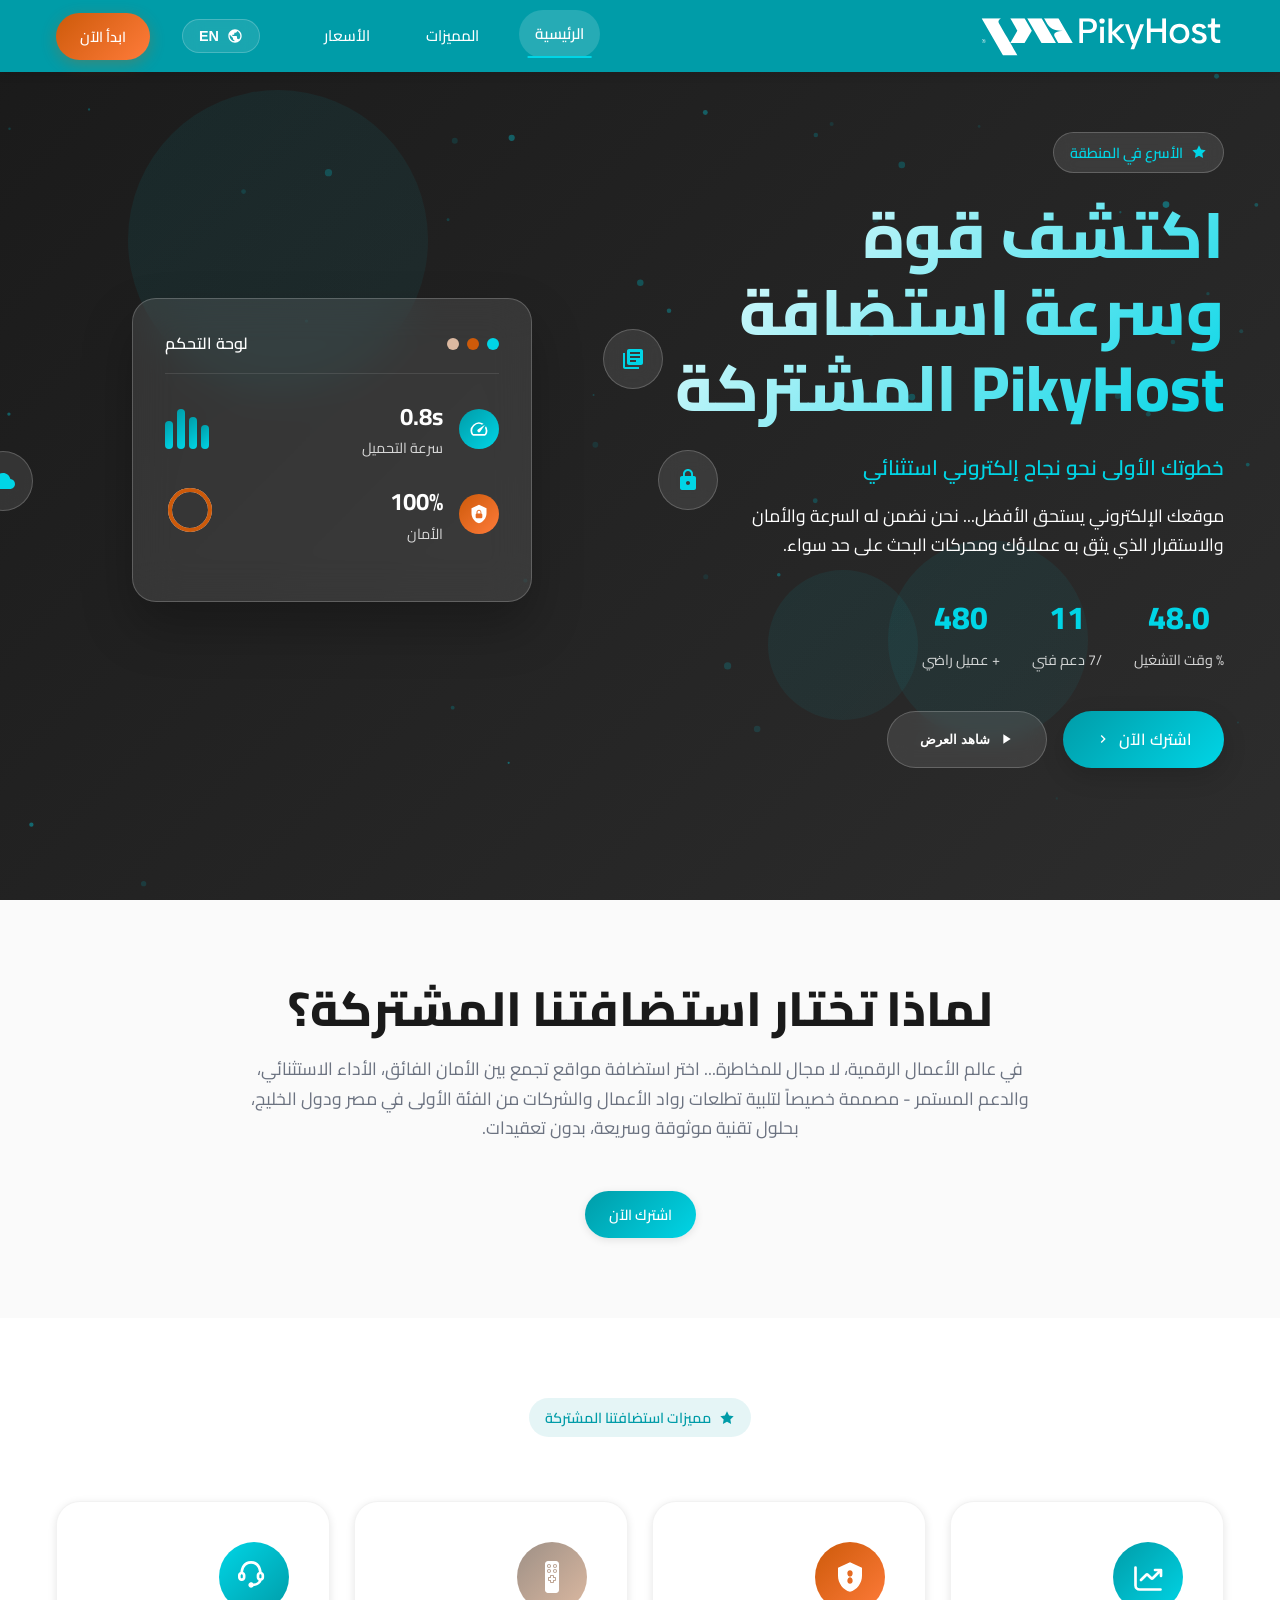
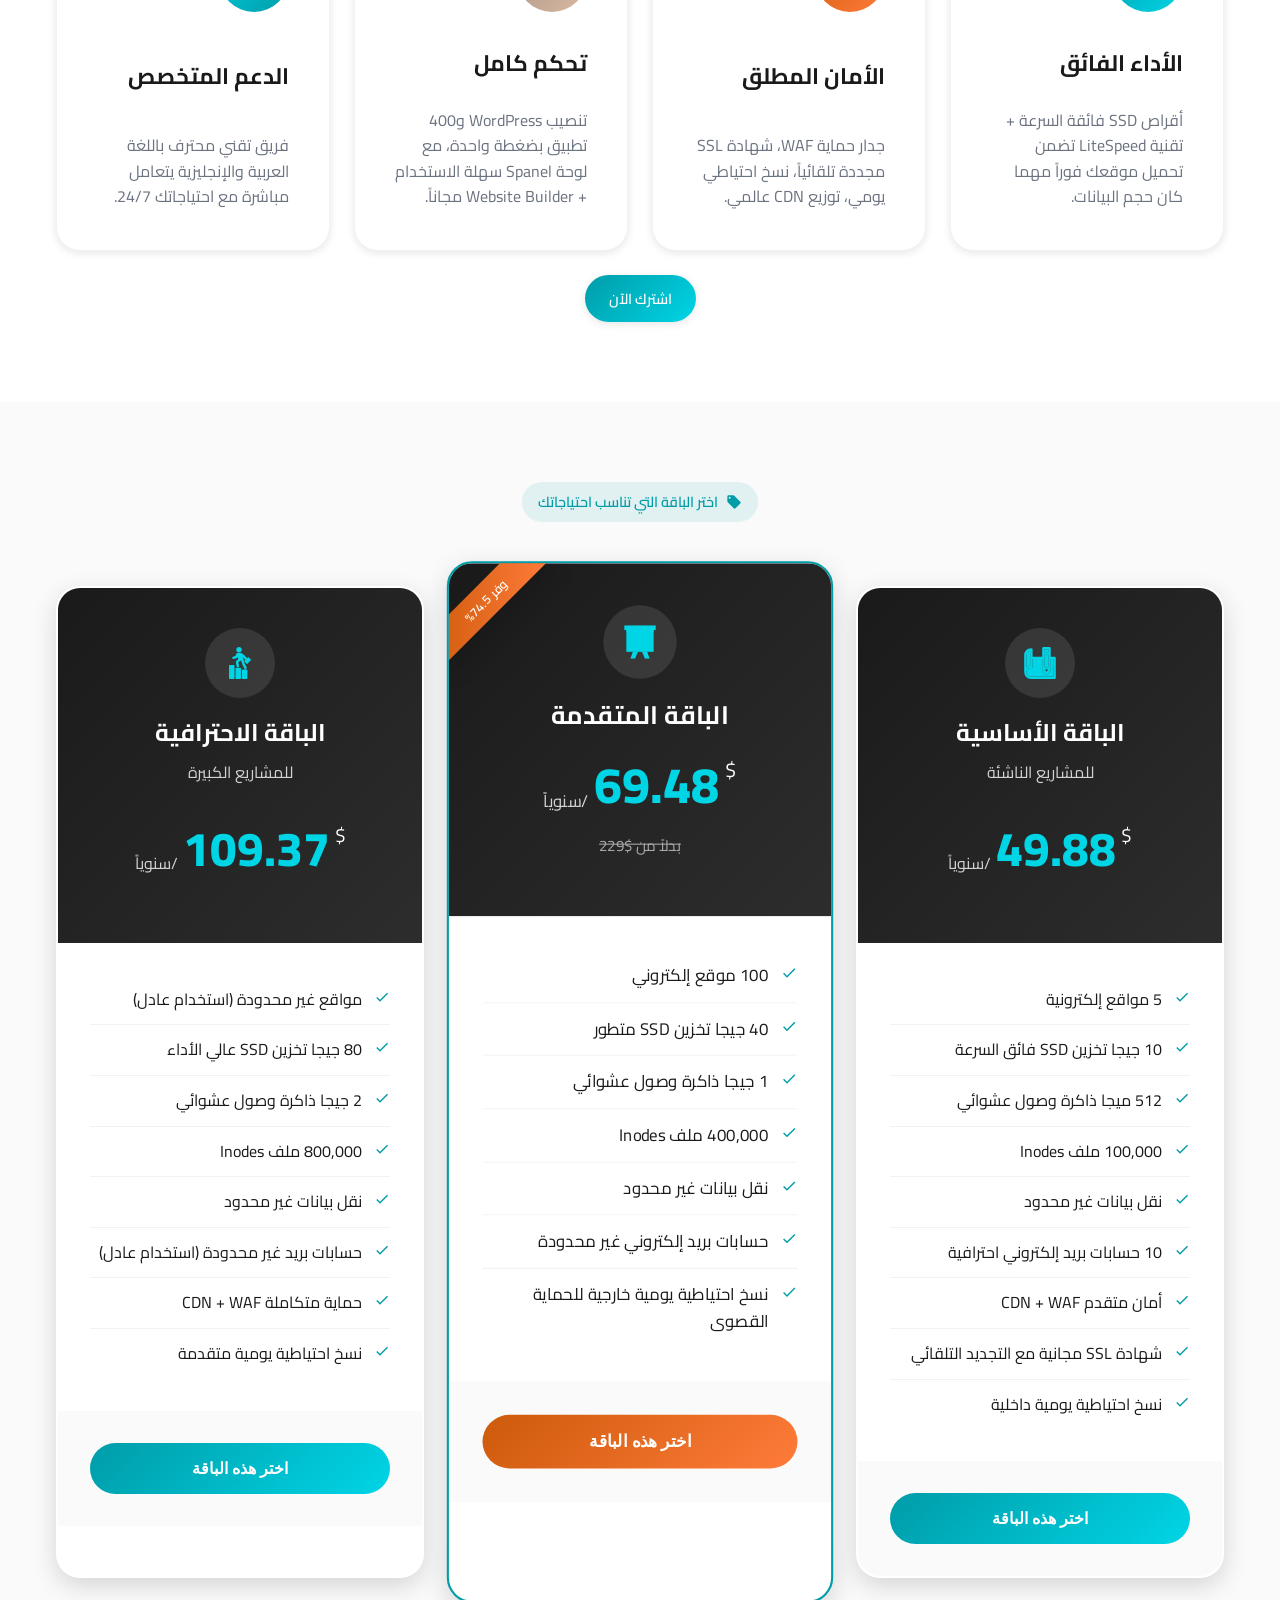
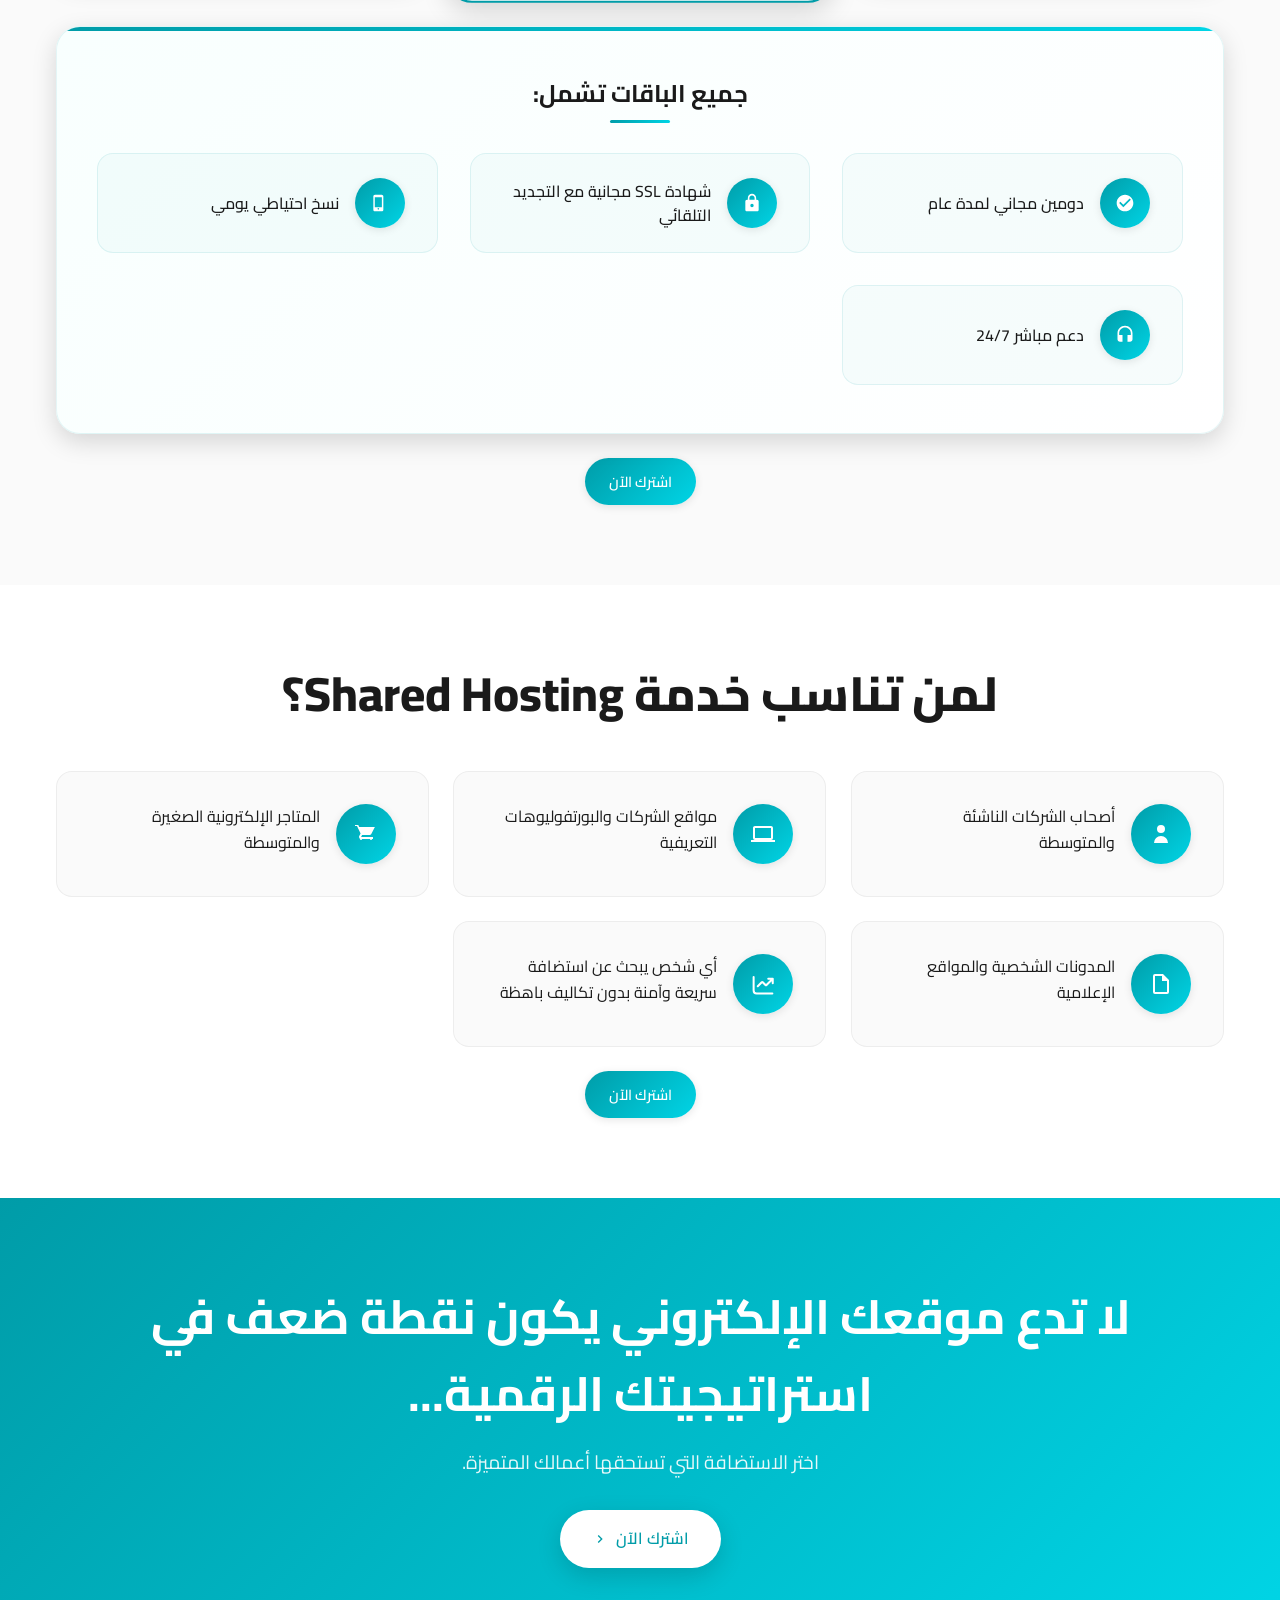
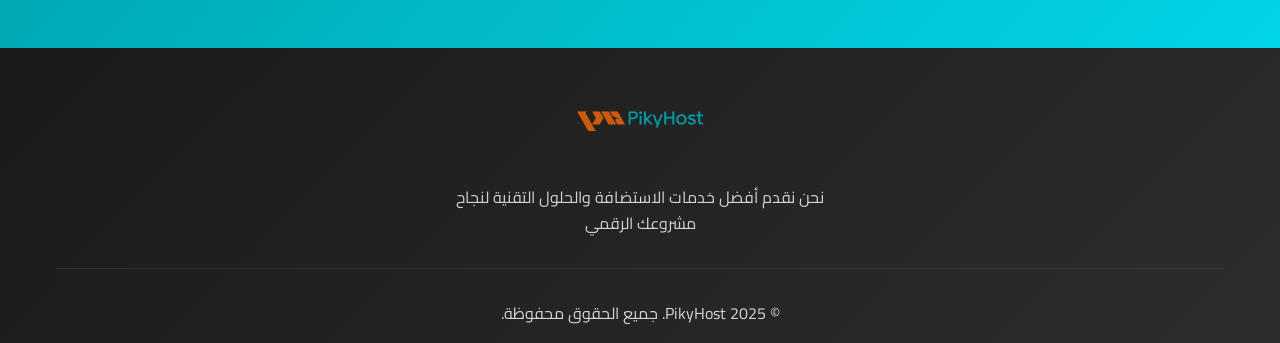
==== commit 46a6e88f: "cc" ====
--- a/index.html
+++ b/index.html
@@ -913,10 +913,10 @@
           >
             <div
               class="popular-badge"
-              data-ar="الأكثر طلباً (وفر 74.5%)"
-              data-en="Most Popular (Save 74.5%)"
-            >
-              الأكثر طلباً (وفر 74.5%)
+              data-ar="وفر 74.5%"
+              data-en="Save 74.5%"
+            >
+              وفر 74.5%
             </div>
 
             <div class="pricing-header">
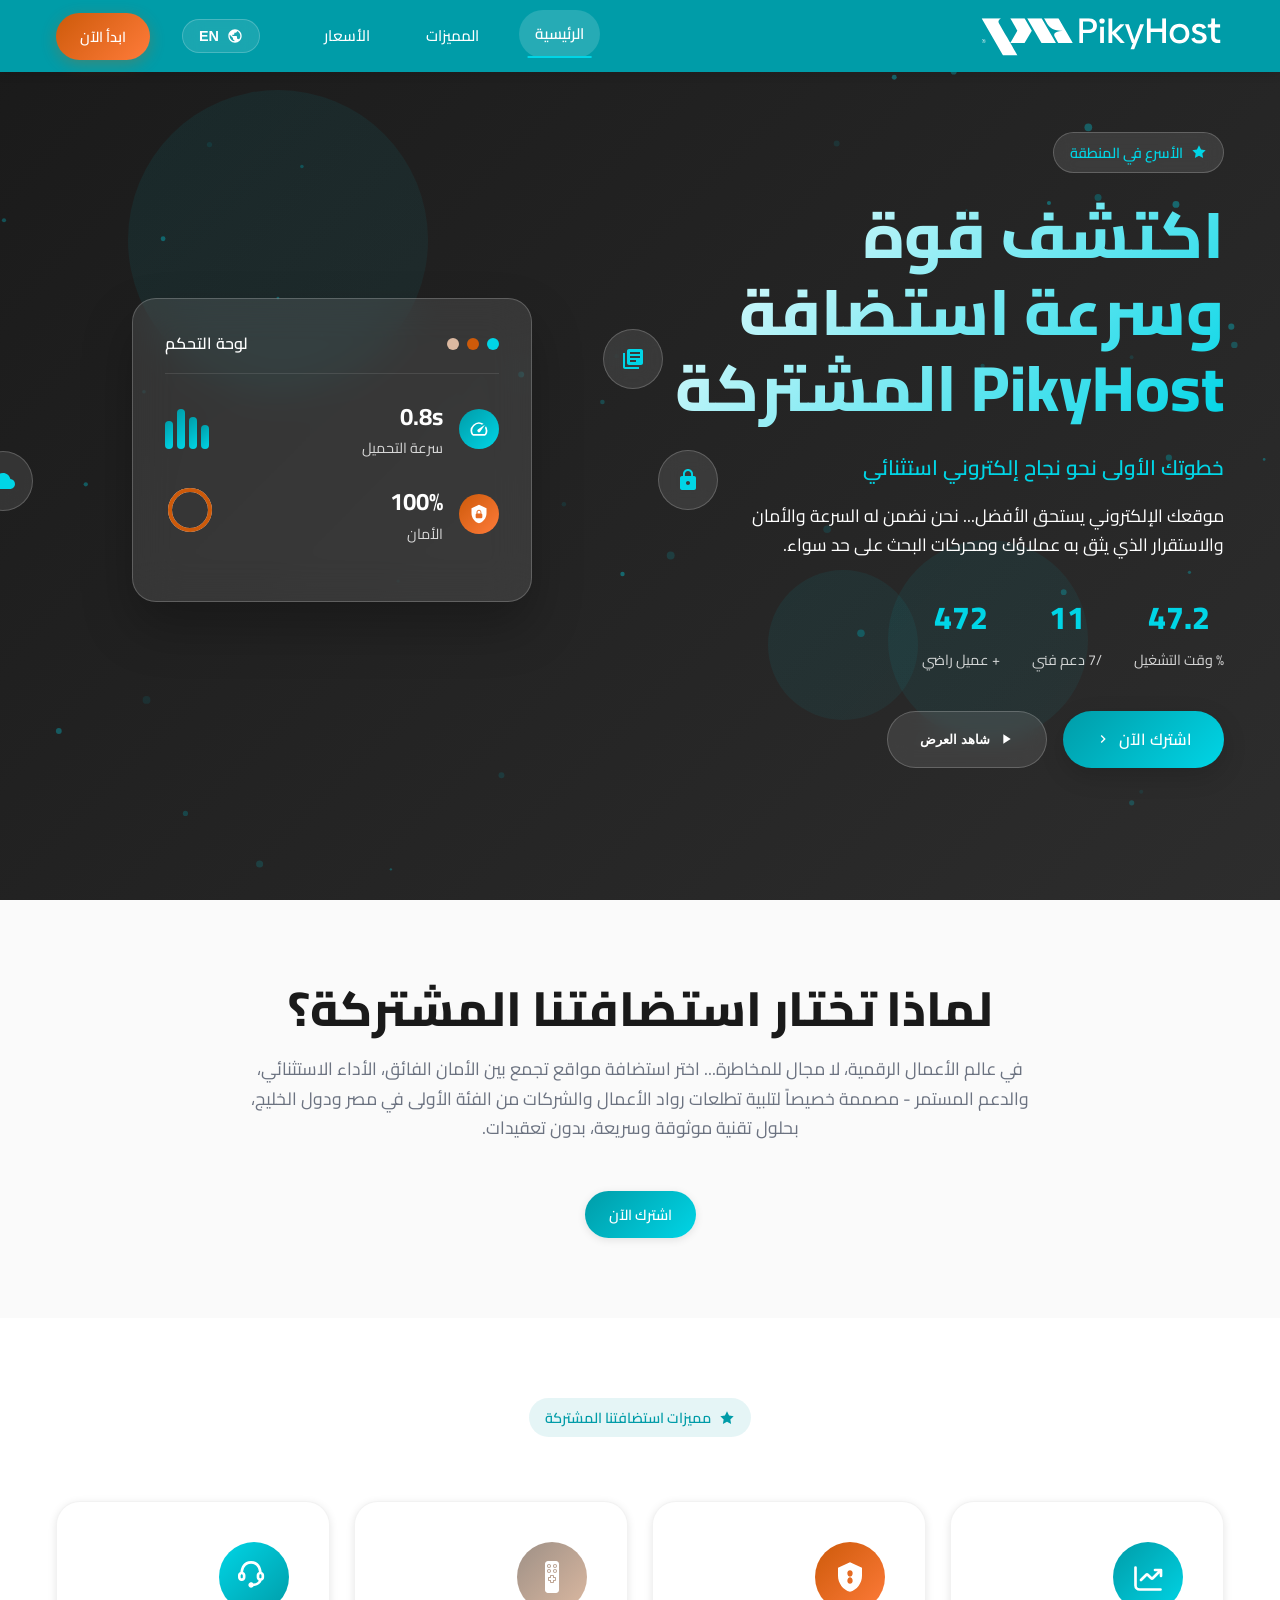
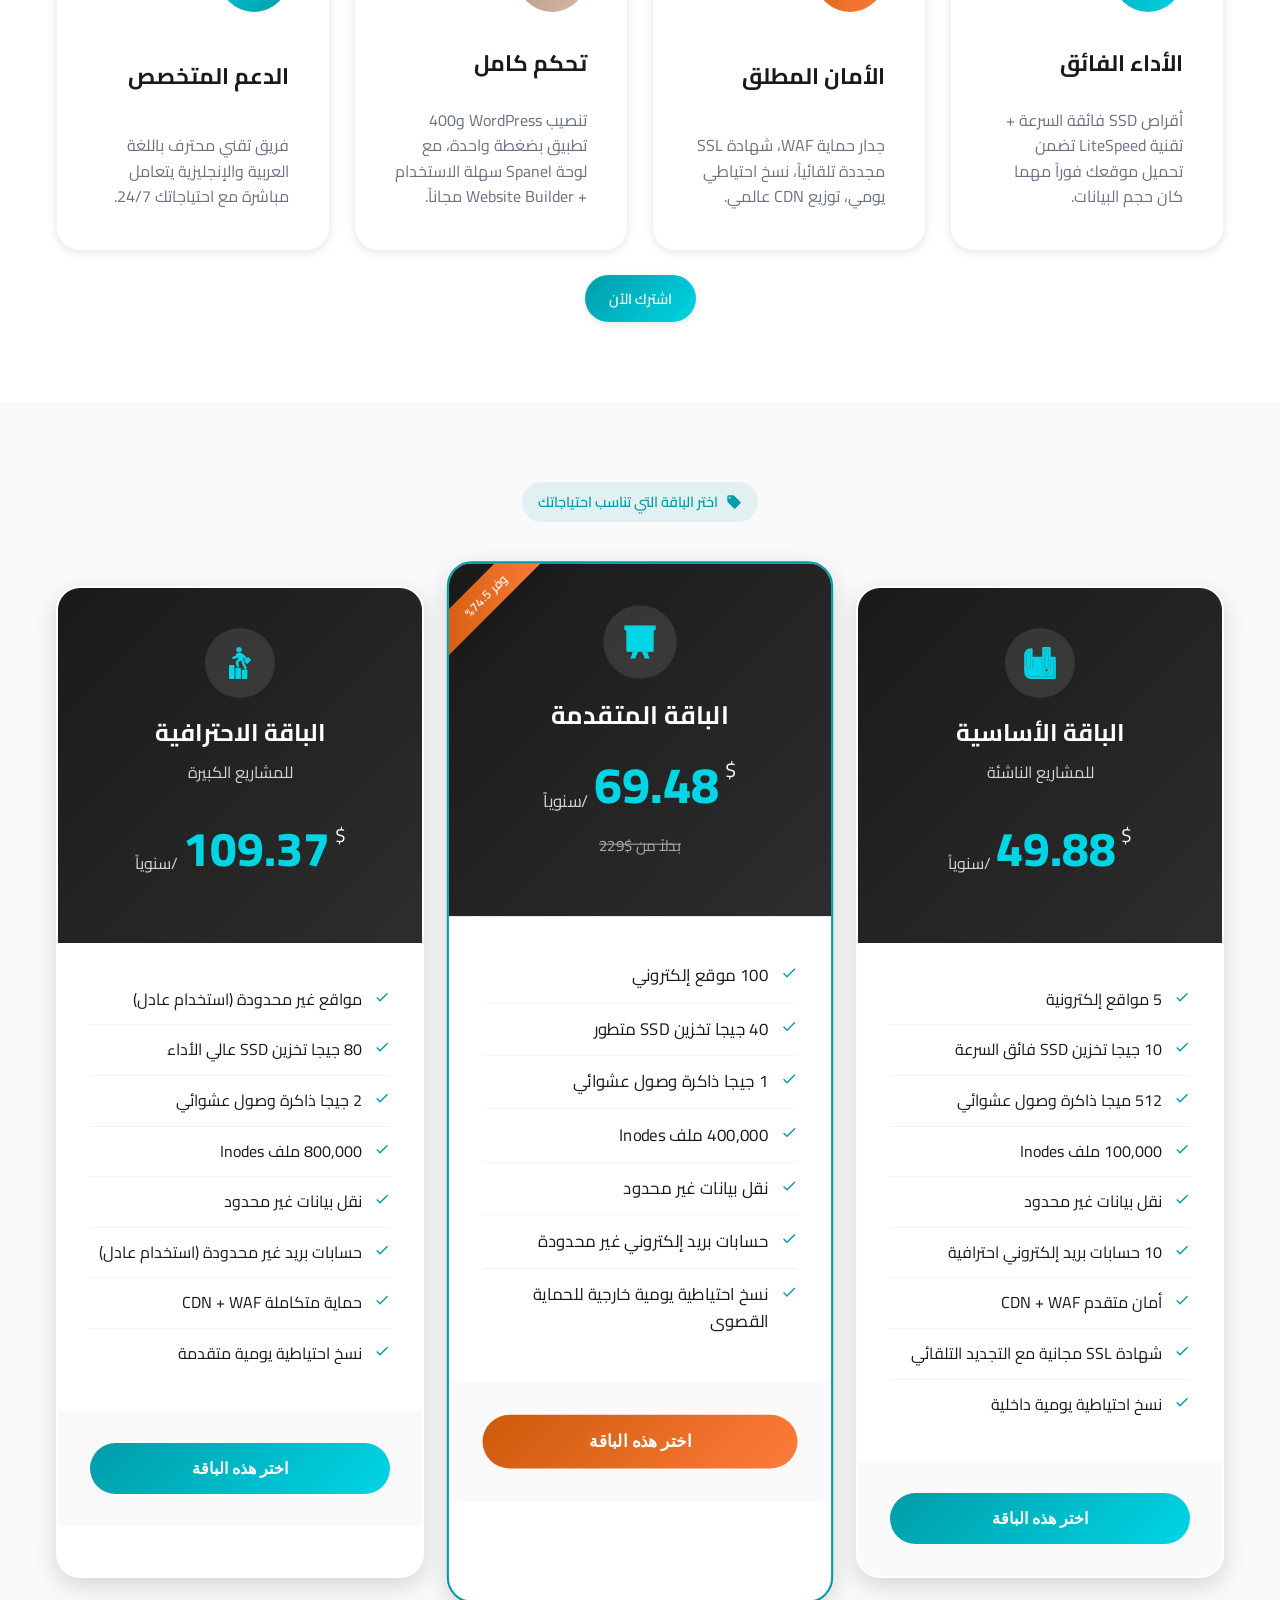
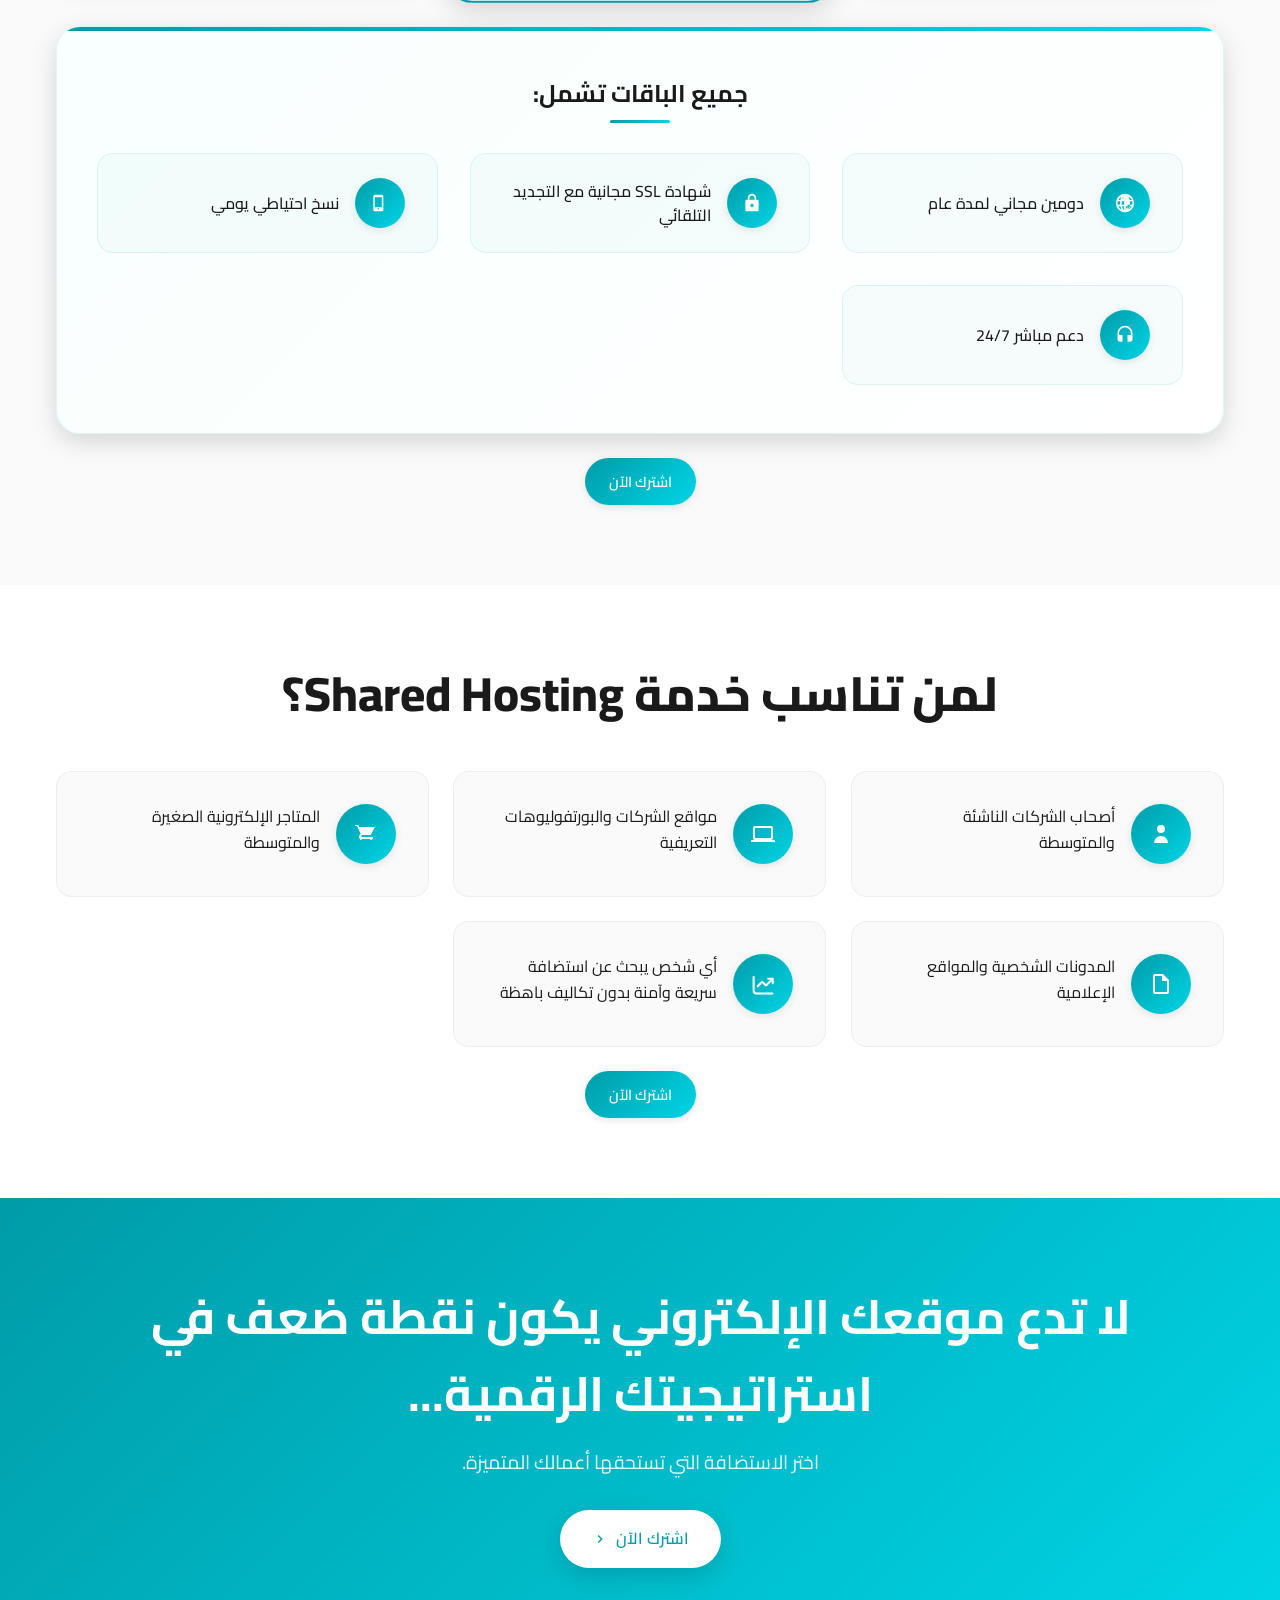
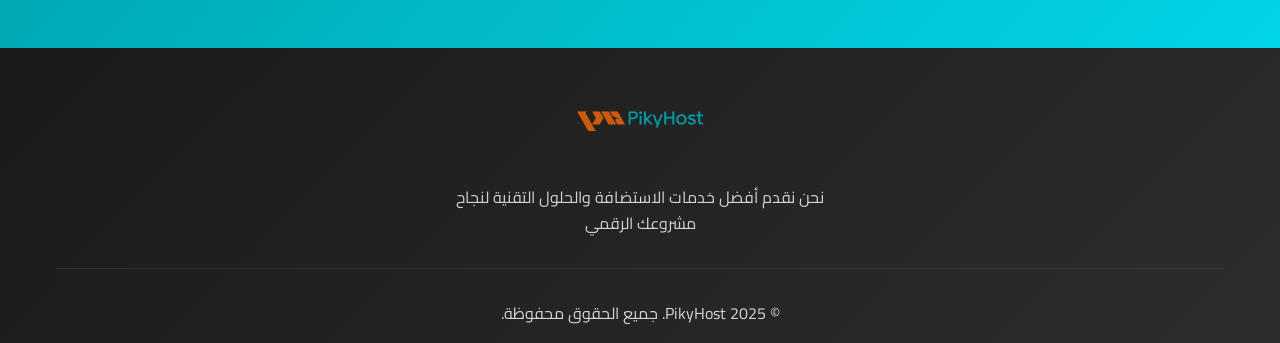
==== commit ec3ca44a: "domain" ====
--- a/index.html
+++ b/index.html
@@ -1261,9 +1261,21 @@
     <div class="features-list">
         <div class="feature-item">
             <div class="feature-item-icon">
-                <svg width="20" height="20" viewBox="0 0 24 24" fill="currentColor">
-                    <path d="M12 2C6.48 2 2 6.48 2 12s4.48 10 10 10 10-4.48 10-10S17.52 2 12 2zm-2 15l-5-5 1.41-1.41L10 14.17l7.59-7.59L19 8l-9 9z"/>
-                </svg>
+               <svg width="20px" height="20px" viewBox="0 0 24 24" xmlns="http://www.w3.org/2000/svg" fill="currentColor">
+  <g id="SVGRepo_bgCarrier" stroke-width="0"></g>
+  <g id="SVGRepo_tracerCarrier" stroke-linecap="round" stroke-linejoin="round"></g>
+  <g id="SVGRepo_iconCarrier">
+    <title>domain</title>
+    <g id="Layer_2" data-name="Layer 2">
+      <g id="invisible_box" data-name="invisible box">
+        <rect width="24" height="24" fill="none"></rect>
+      </g>
+      <g id="icons_Q2" data-name="icons Q2">
+        <path d="M12,1A11,11,0,1,0,23,12,11,11,0,0,0,12,1Zm8.05,7.5H17.6a13.9,13.9,0,0,0-1.5-4A9.25,9.25,0,0,1,20.05,7.5ZM21,12a8.75,8.75,0,0,1-.25,2H17.9c.05-.65.1-1.3.1-2s-.05-1.35-.1-2h2.85A8.75,8.75,0,0,1,21,12ZM3,12a8.75,8.75,0,0,1,.25-2h2.85c-.05.65-.1,1.3-.1,2s.05,1.35.1,2H3.25A8.75,8.75,0,0,1,3,12Zm5,0c0-.7.05-1.35.1-2H11v4H8.1C8.05,13.35,8,12.7,8,12Zm3-5.65a5.85,5.85,0,0,1,1.5,1.85A10.85,10.85,0,0,1,15.55,7.5H13Zm-2,0V7.5H8.45A10.85,10.85,0,0,1,9.5,5.2,5.85,5.85,0,0,1,11,6.35ZM11,16v4.65a5.85,5.85,0,0,1-1.5-1.85A10.85,10.85,0,0,1,8.45,16Zm2,4.65V16h2.55A10.85,10.85,0,0,1,13.5,18.8,5.85,5.85,0,0,1,13,20.65Zm2-2V14h2.9c.05.65.1,1.3.1,2s-.05,1.35-.1,2ZM7.9,4.5a13.9,13.9,0,0,0-1.5,4H3.95A9.25,9.25,0,0,1,7.9,4.5ZM3.95,16h2.45a13.9,13.9,0,0,0,1.5,4A9.25,9.25,0,0,1,3.95,16Zm12.15,4a13.9,13.9,0,0,0,1.5-4h2.45A9.25,9.25,0,0,1,16.1,20Z"></path>
+      </g>
+    </g>
+  </g>
+</svg>
             </div>
             <span data-ar="دومين مجاني لمدة عام" data-en="Free domain for one year">دومين مجاني لمدة عام</span>
         </div>
--- a/styles.css
+++ b/styles.css
@@ -1192,8 +1192,8 @@
 
 .popular-badge {
     position: absolute;
-    top: 20px;
-    right: -35px;
+    top: 15px;
+    right: -40px;
     background: linear-gradient(135deg, #cd5a0a 0%, #ff7b3a 100%);
     color: var(--text-light);
     padding: 6px 35px;
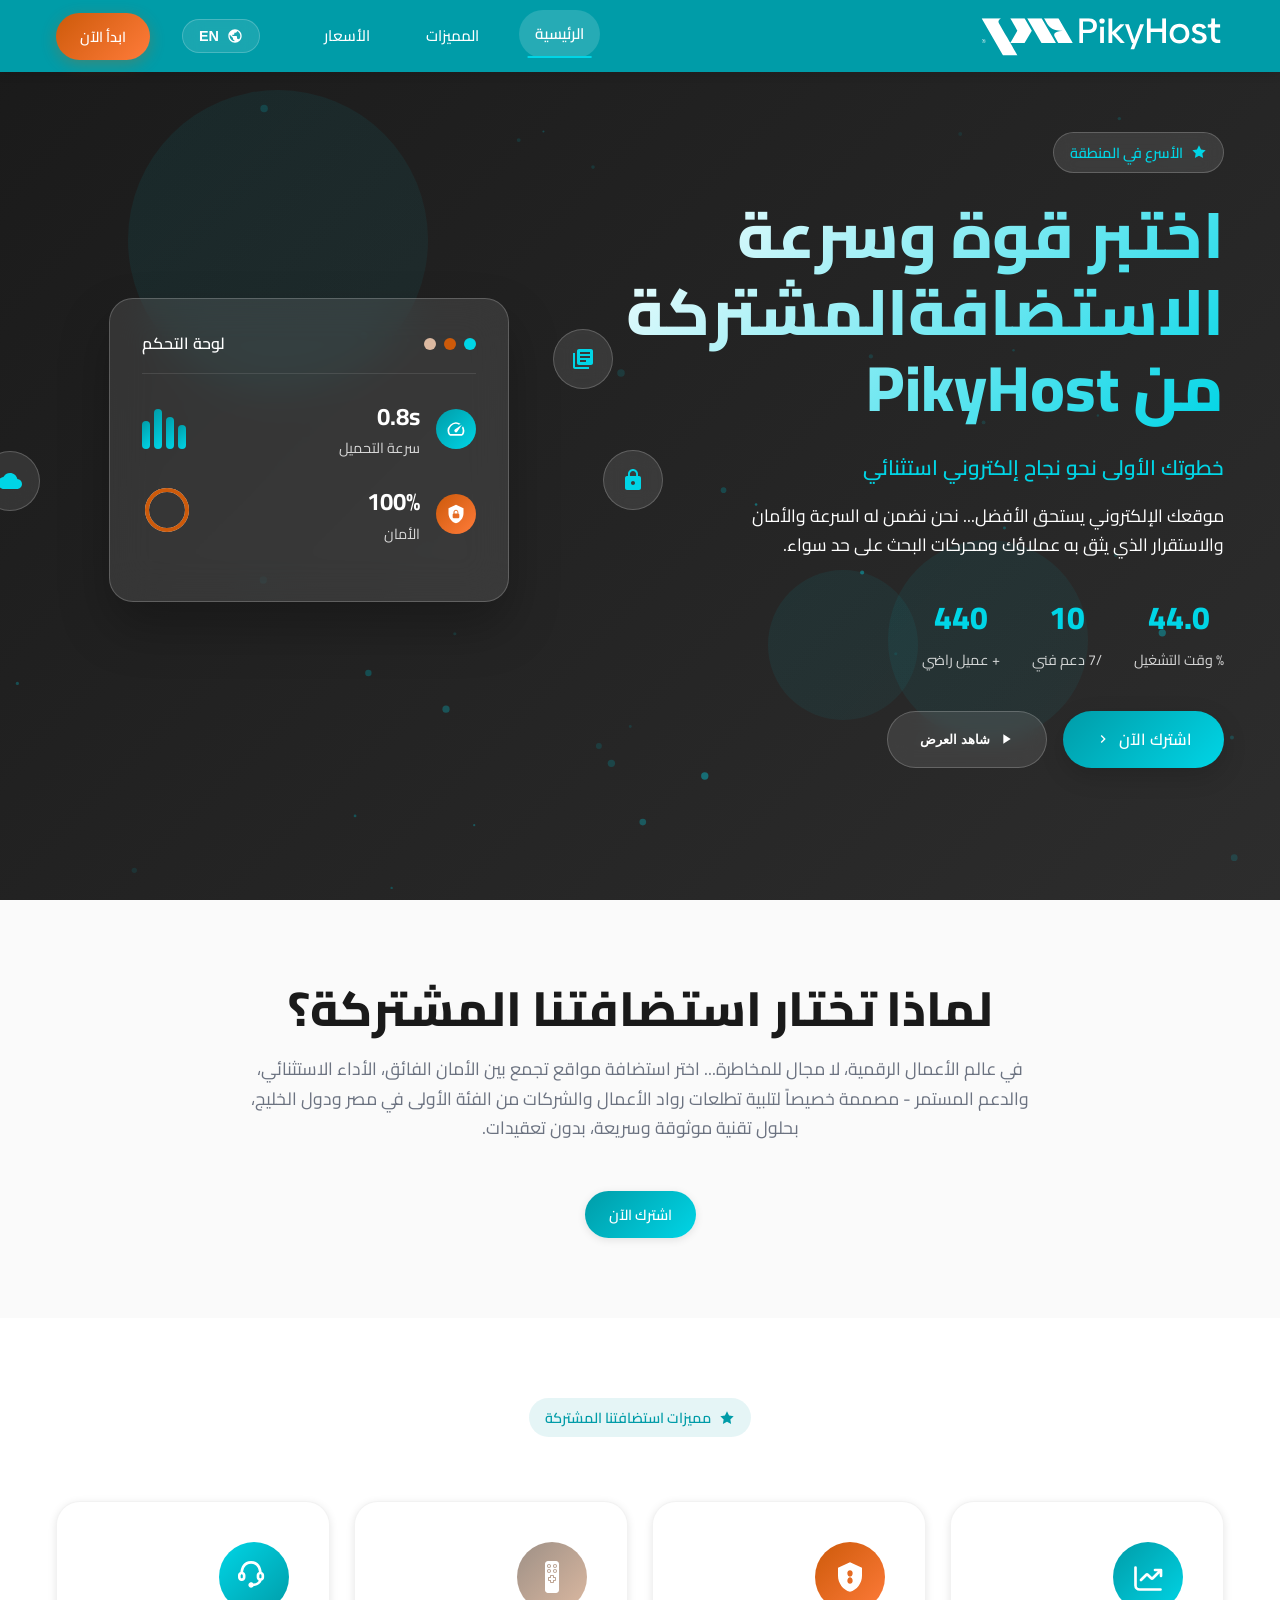
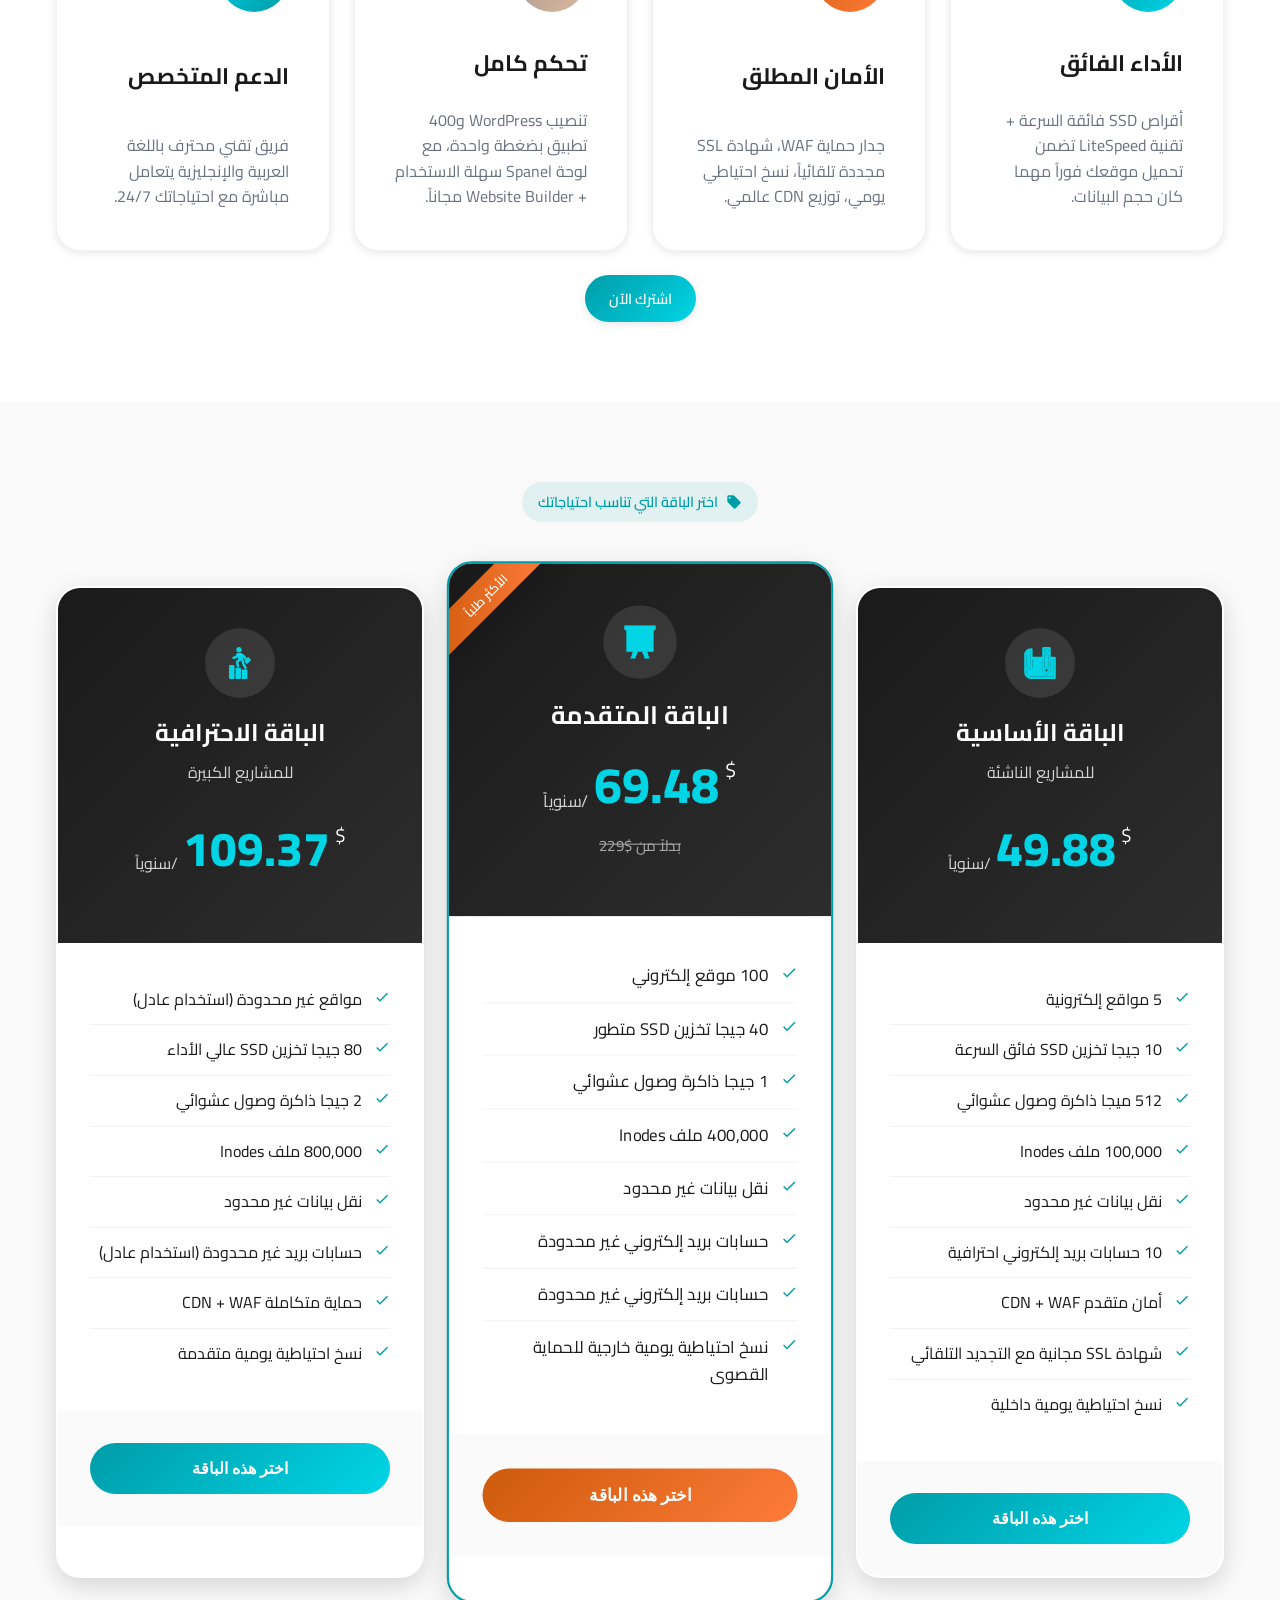
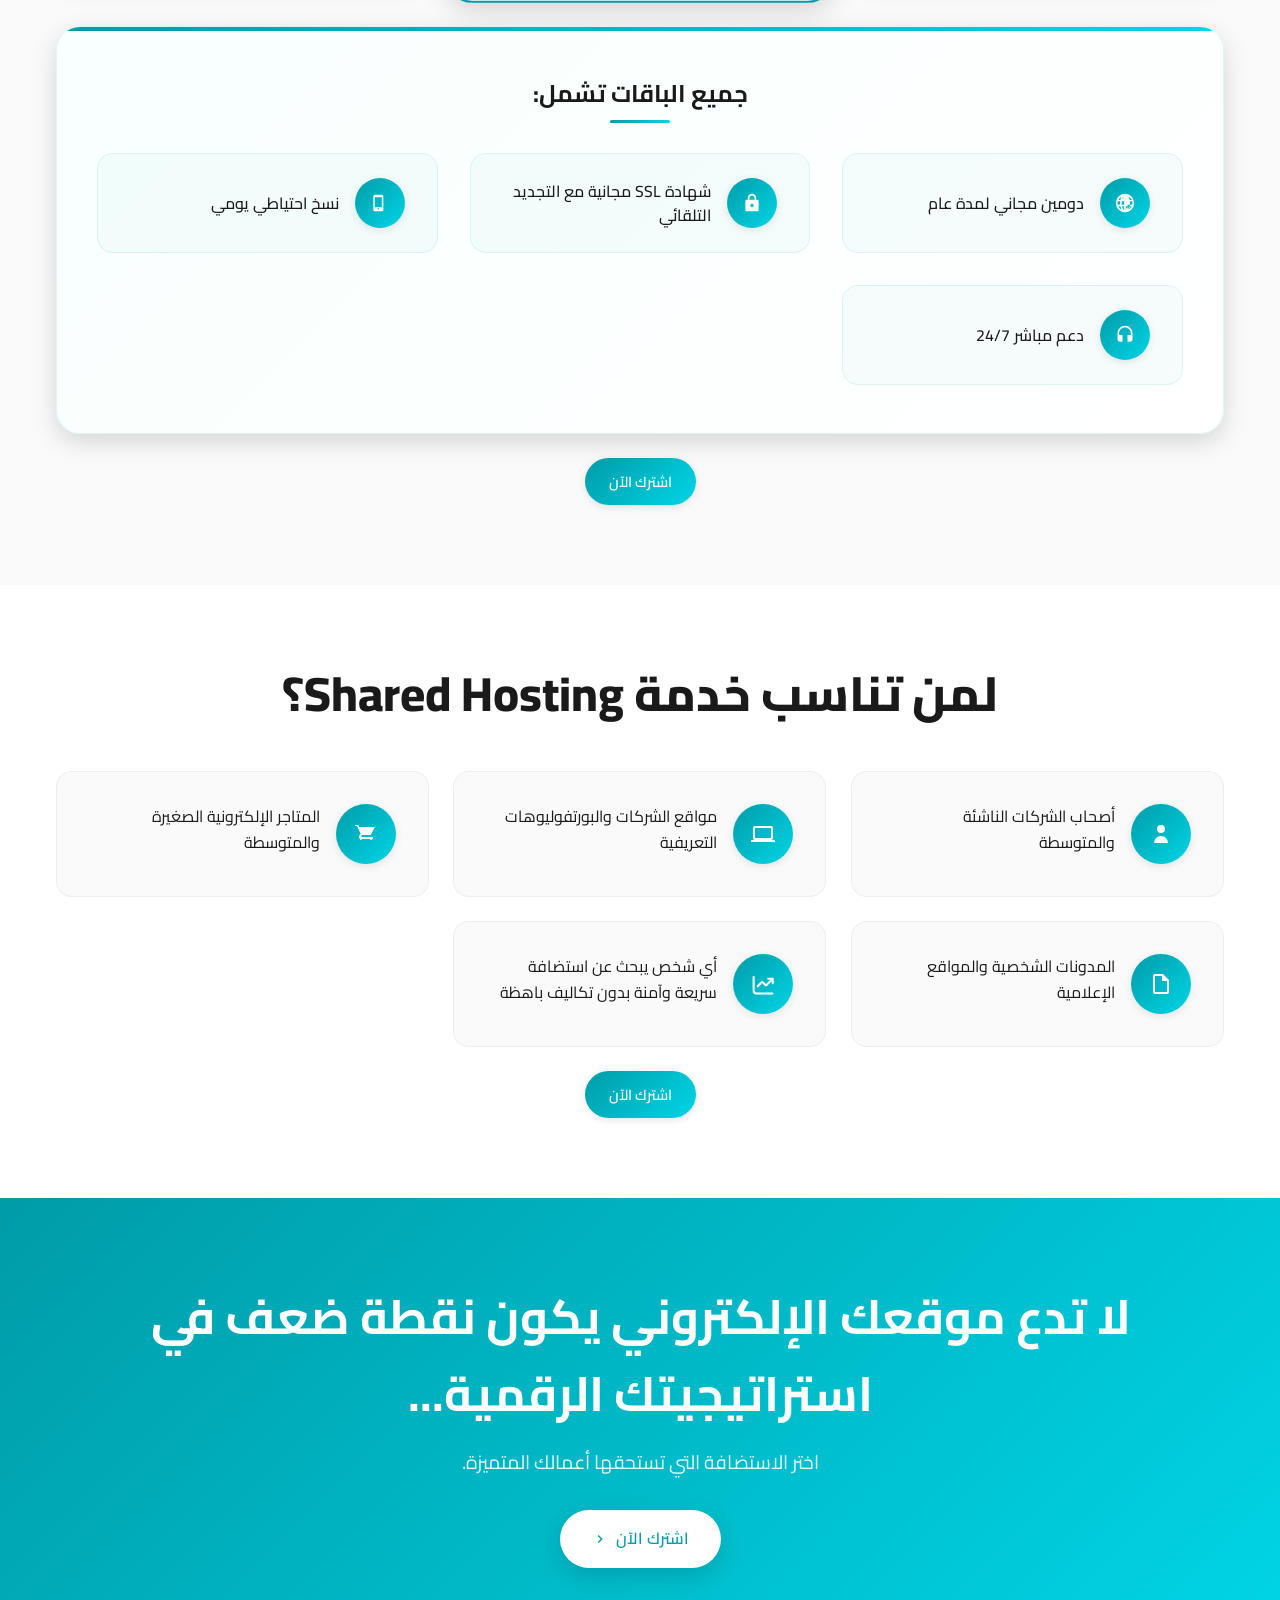
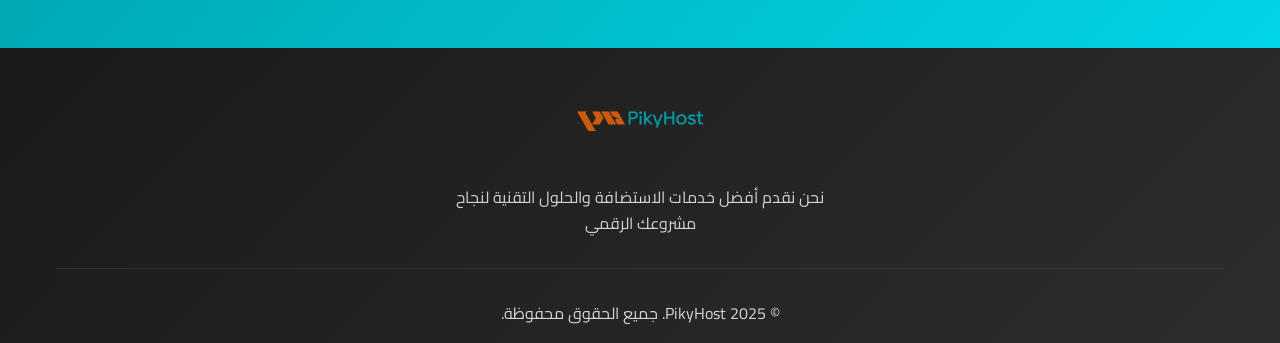
==== commit 658e954d: "cc" ====
--- a/index.html
+++ b/index.html
@@ -127,7 +127,7 @@
     />
     <meta
       property="og:description"
-      content="اكتشف قوة وسرعة استضافة PikyHost المشتركة - خطوتك الأولى نحو نجاح إلكتروني استثنائي"
+      content="اختبر قوة وسرعة الاستضافة PikyHost المشتركة - خطوتك الأولى نحو نجاح إلكتروني استثنائي"
     />
     <meta property="og:type" content="website" />
     <meta property="og:url" content="https://pikyhost.com" />
@@ -278,7 +278,7 @@
               class="hero-title"
               data-aos="fade-up"
               data-aos-delay="200"
-              data-ar="اكتشف قوة وسرعة استضافة PikyHost المشتركة"
+              data-ar="اختبر قوة وسرعة الاستضافةالمشتركة من PikyHost "
               data-en="Discover the Power and Speed of PikyHost's Shared Hosting"
             >
               اكتشف قوة وسرعة استضافة PikyHost المشتركة
@@ -913,8 +913,8 @@
           >
             <div
               class="popular-badge"
-              data-ar="وفر 74.5%"
-              data-en="Save 74.5%"
+              data-ar="الأكثر طلباً"
+              data-en="Most Popular"
             >
               وفر 74.5%
             </div>
@@ -1047,6 +1047,22 @@
                     data-ar="حسابات بريد إلكتروني غير محدودة"
                     data-en="Unlimited email accounts"
                     >حسابات بريد إلكتروني غير محدودة</span
+                  >
+                </li>
+                 <li>
+                  <svg
+                    width="16"
+                    height="16"
+                    viewBox="0 0 24 24"
+                    fill="currentColor"
+                  >
+                    <path
+                      d="M9 16.17L4.83 12l-1.42 1.41L9 19 21 7l-1.41-1.41z"
+                    /></svg
+                  ><span
+                    data-ar="حسابات بريد إلكتروني غير محدودة"
+                    data-en="Compehensive WAF + CDN security"
+                    >أمان شامل WAF + CDN</span
                   >
                 </li>
                 <li>
@@ -1257,7 +1273,7 @@
 
         <!-- Included Features -->
         <div class="included-features" data-aos="fade-up" data-aos-delay="500">
-    <h4 data-ar="جميع الباقات تشمل:" data-en="All Plans Include:">جميع الباقات تشمل:</h4>
+    <h4 data-ar="جميع الباقات تشمل:" data-en="All Plans Include:">كل الباقات تشمل:</h4>
     <div class="features-list">
         <div class="feature-item">
             <div class="feature-item-icon">
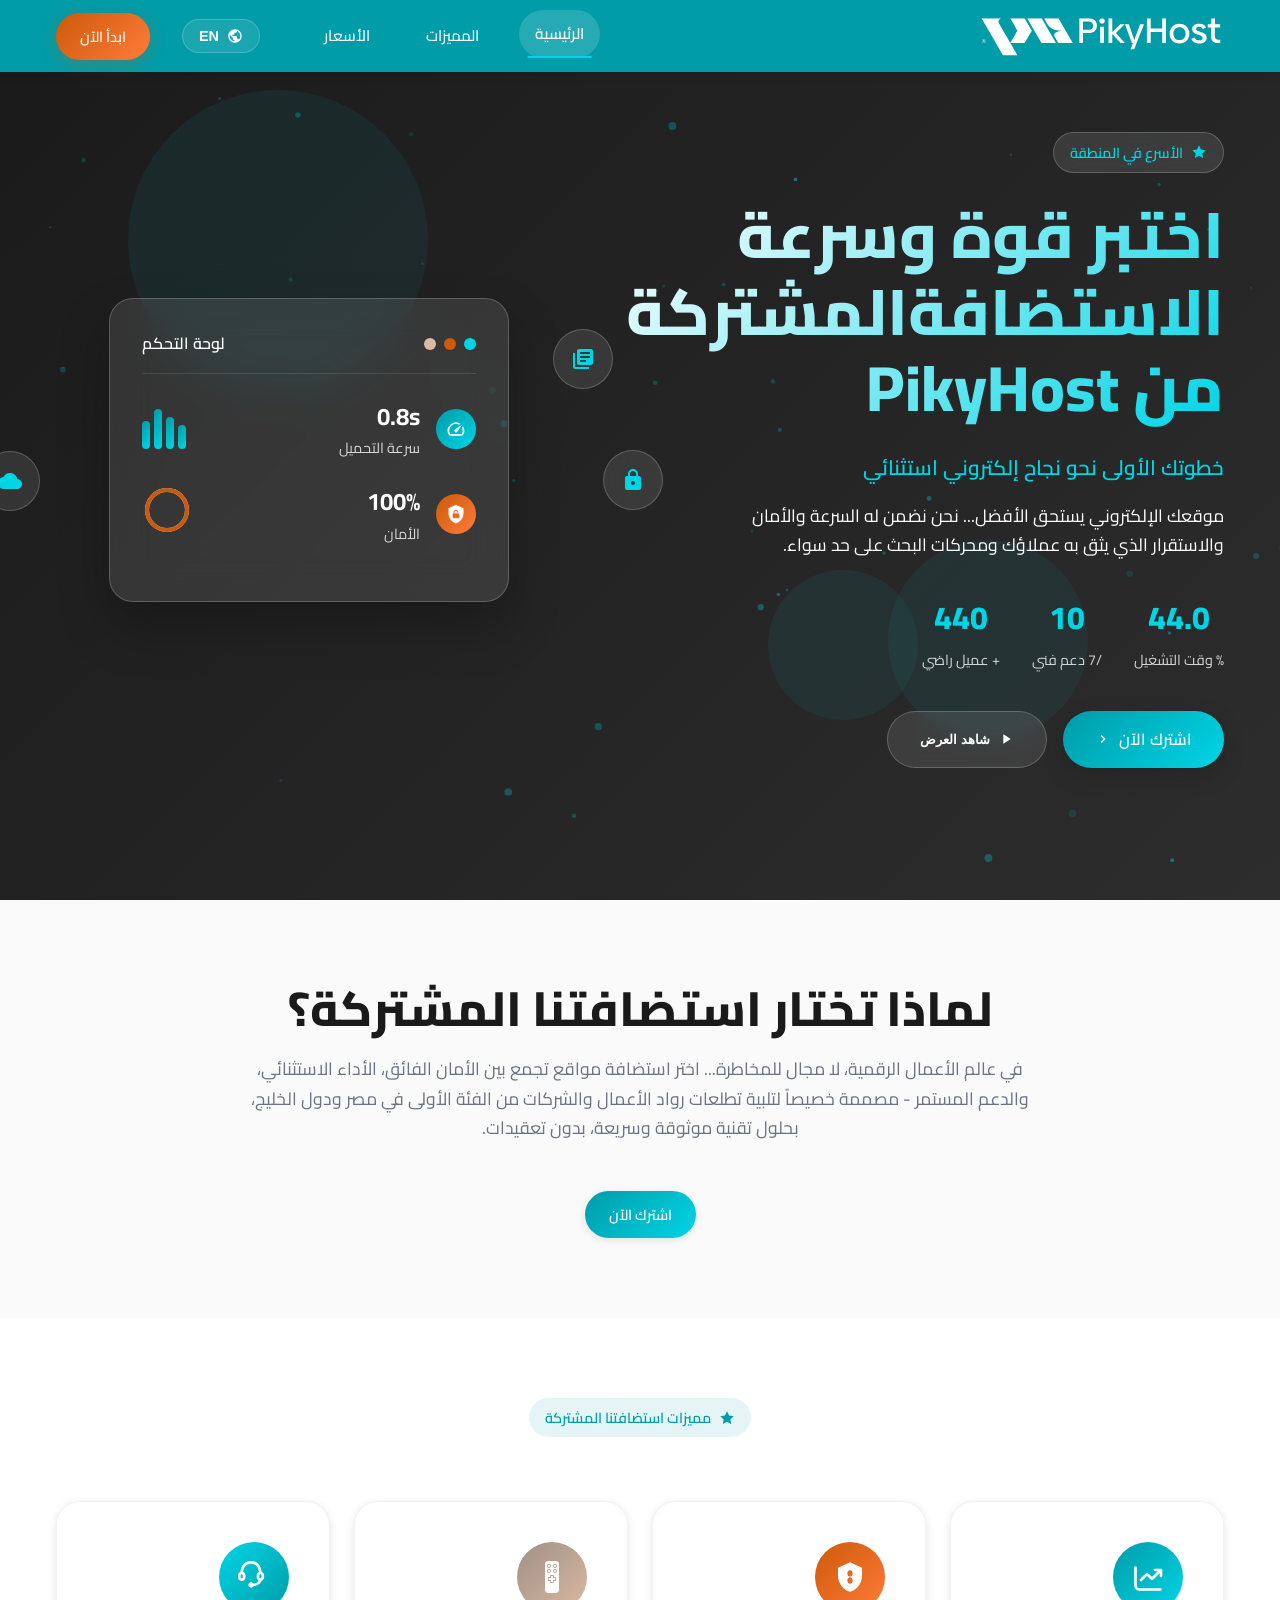
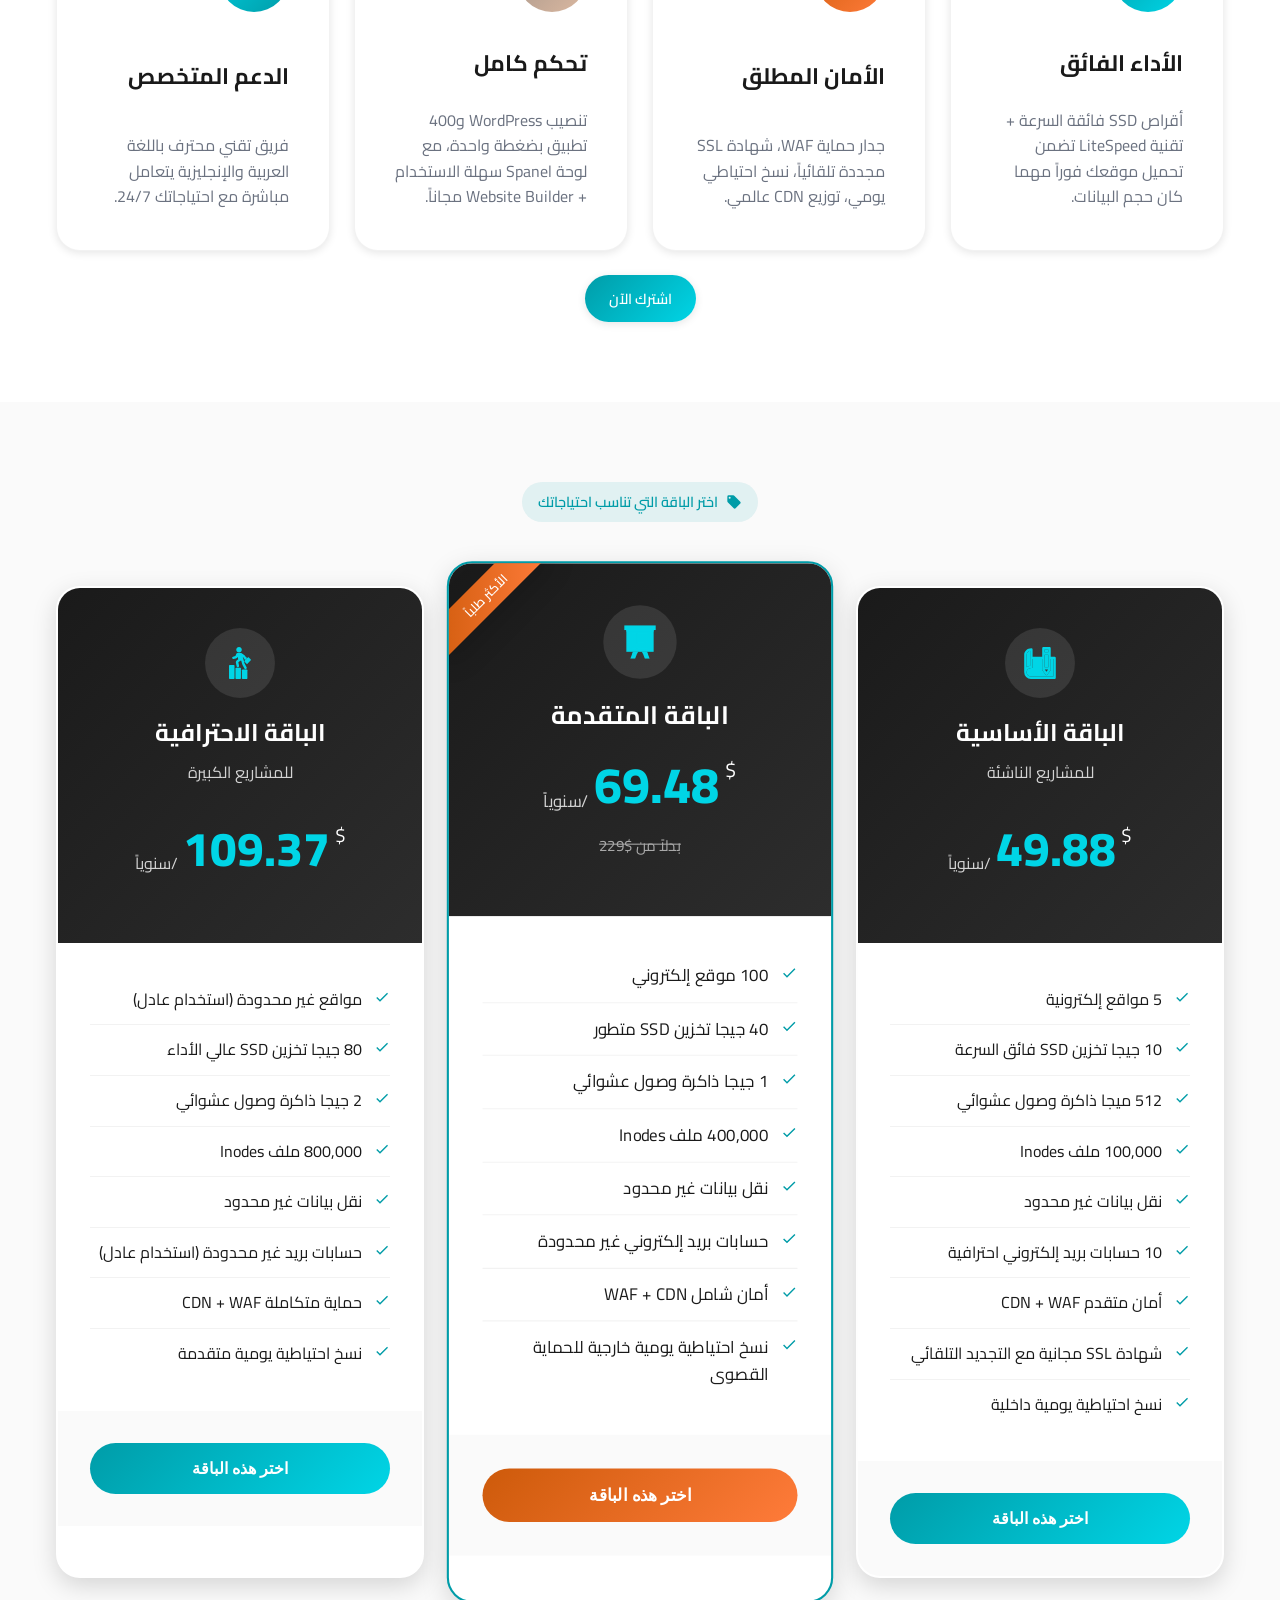
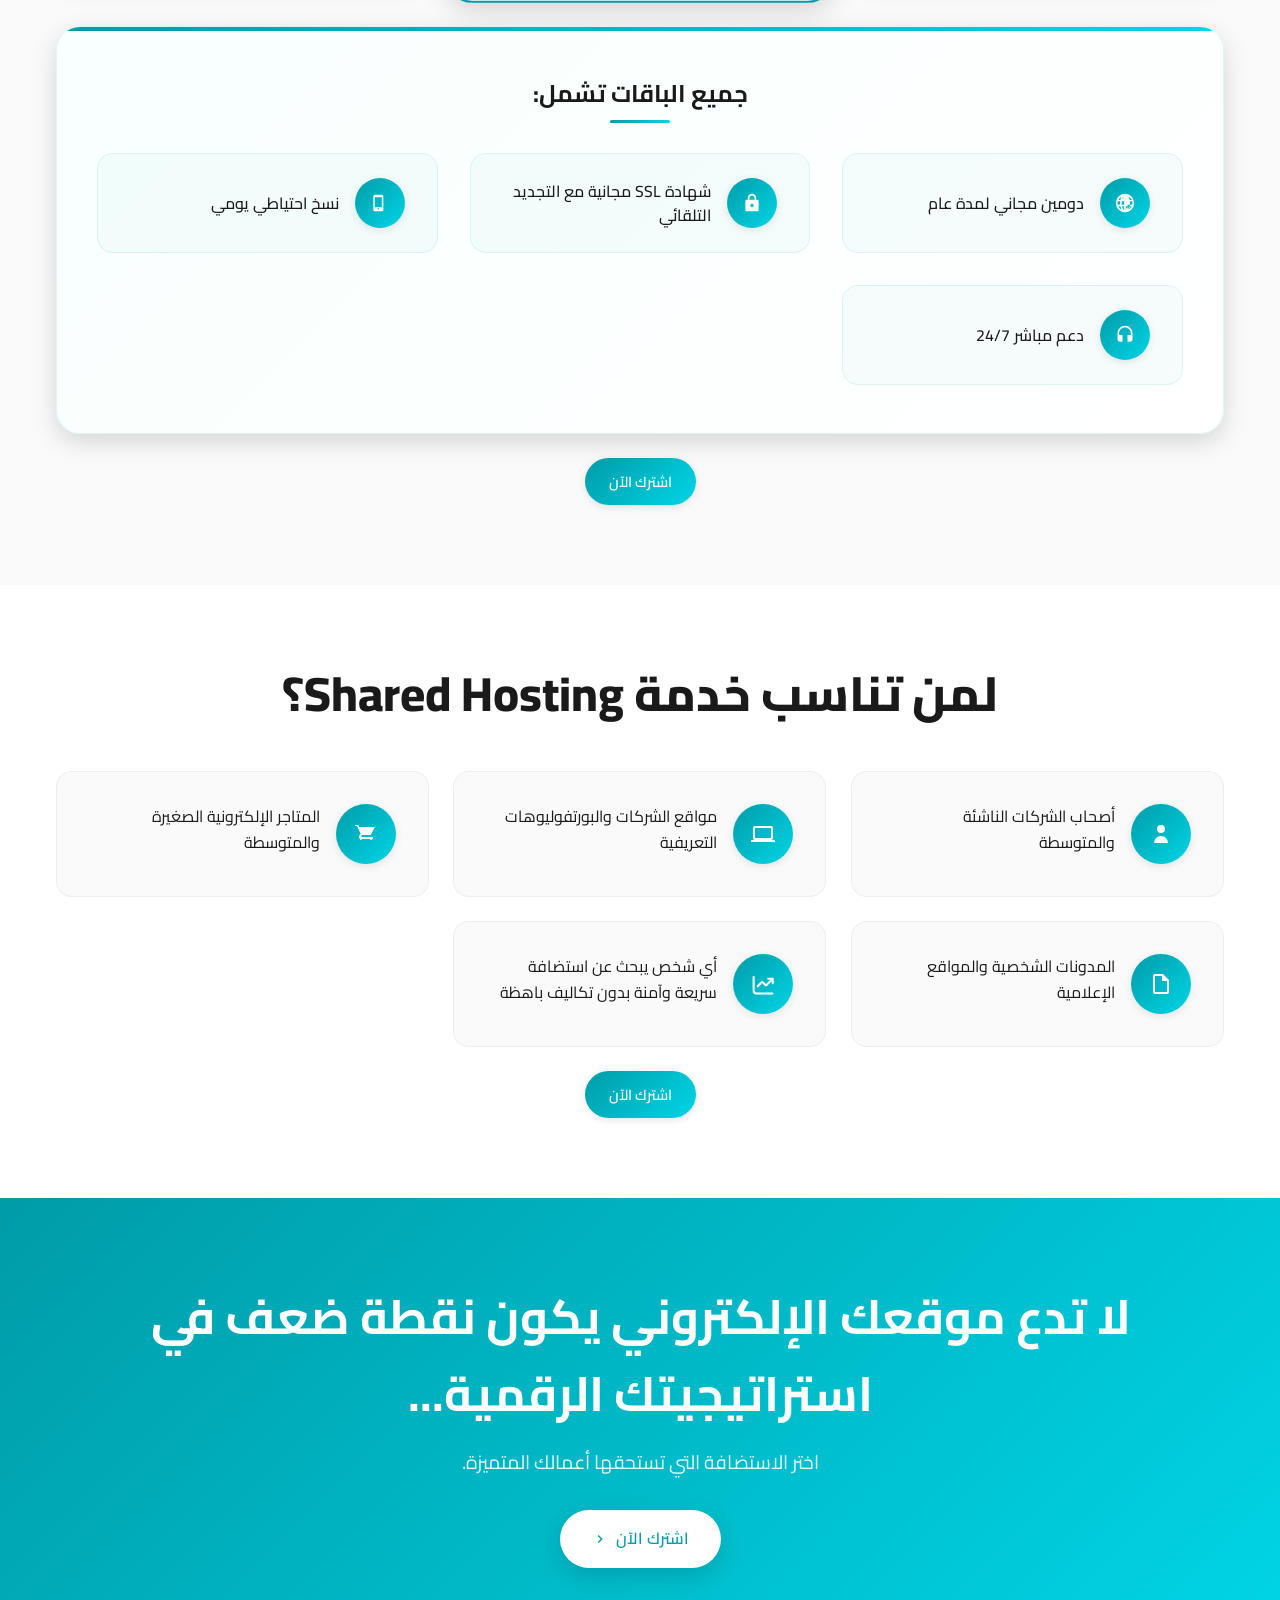
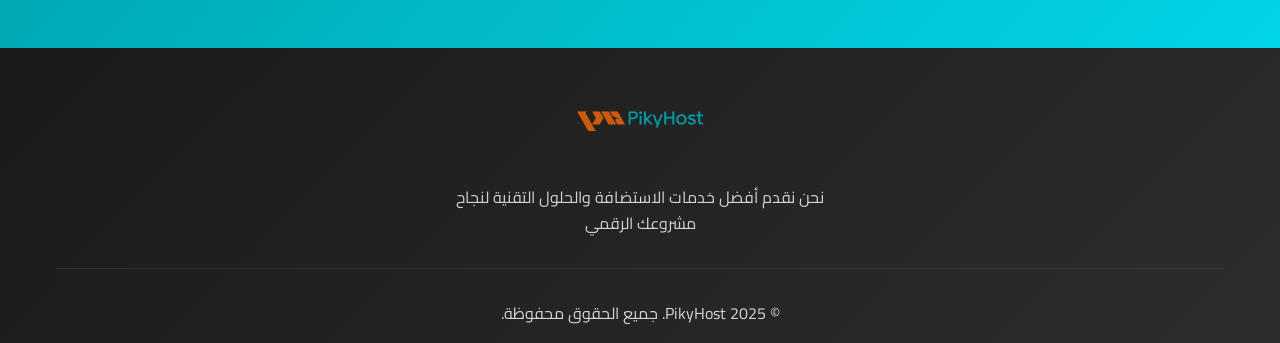
==== commit d09a1fe4: "xx" ====
--- a/index.html
+++ b/index.html
@@ -1060,7 +1060,7 @@
                       d="M9 16.17L4.83 12l-1.42 1.41L9 19 21 7l-1.41-1.41z"
                     /></svg
                   ><span
-                    data-ar="حسابات بريد إلكتروني غير محدودة"
+                    data-ar="أمان شامل WAF + CDN"
                     data-en="Compehensive WAF + CDN security"
                     >أمان شامل WAF + CDN</span
                   >
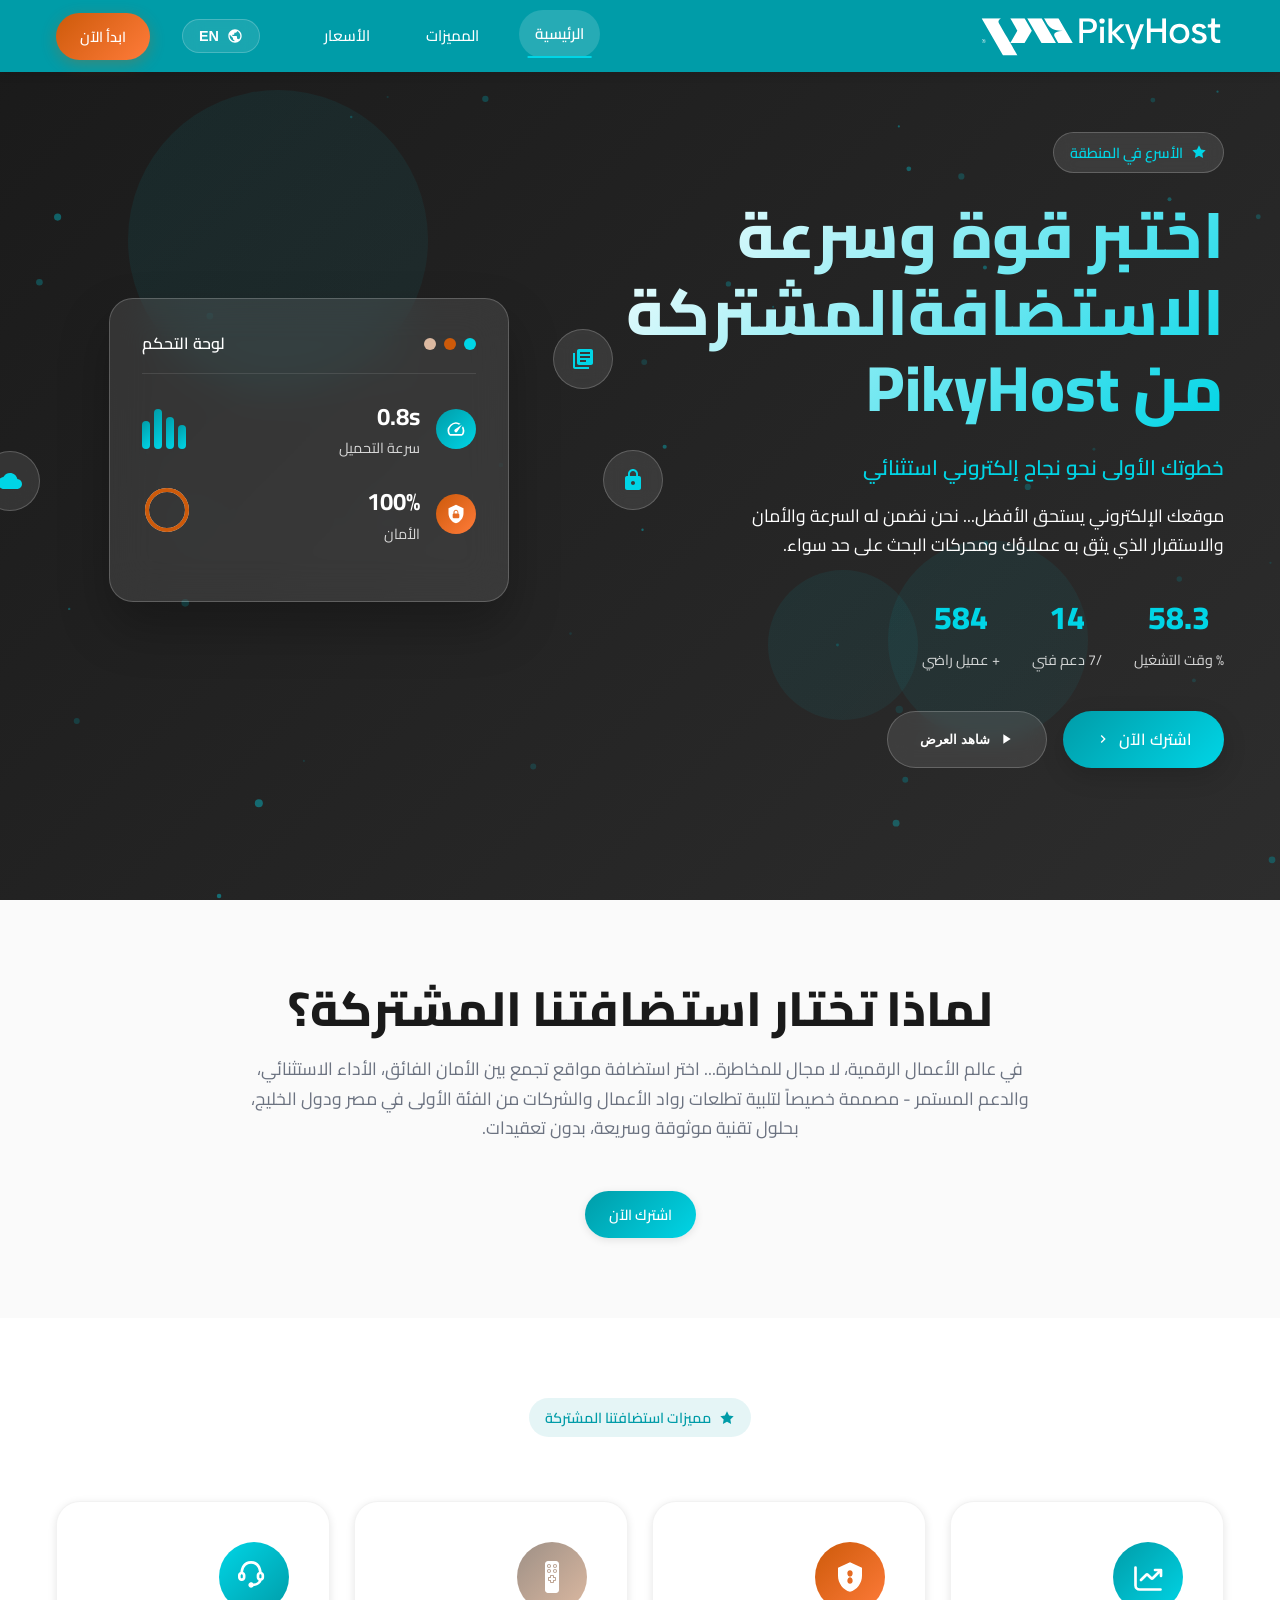
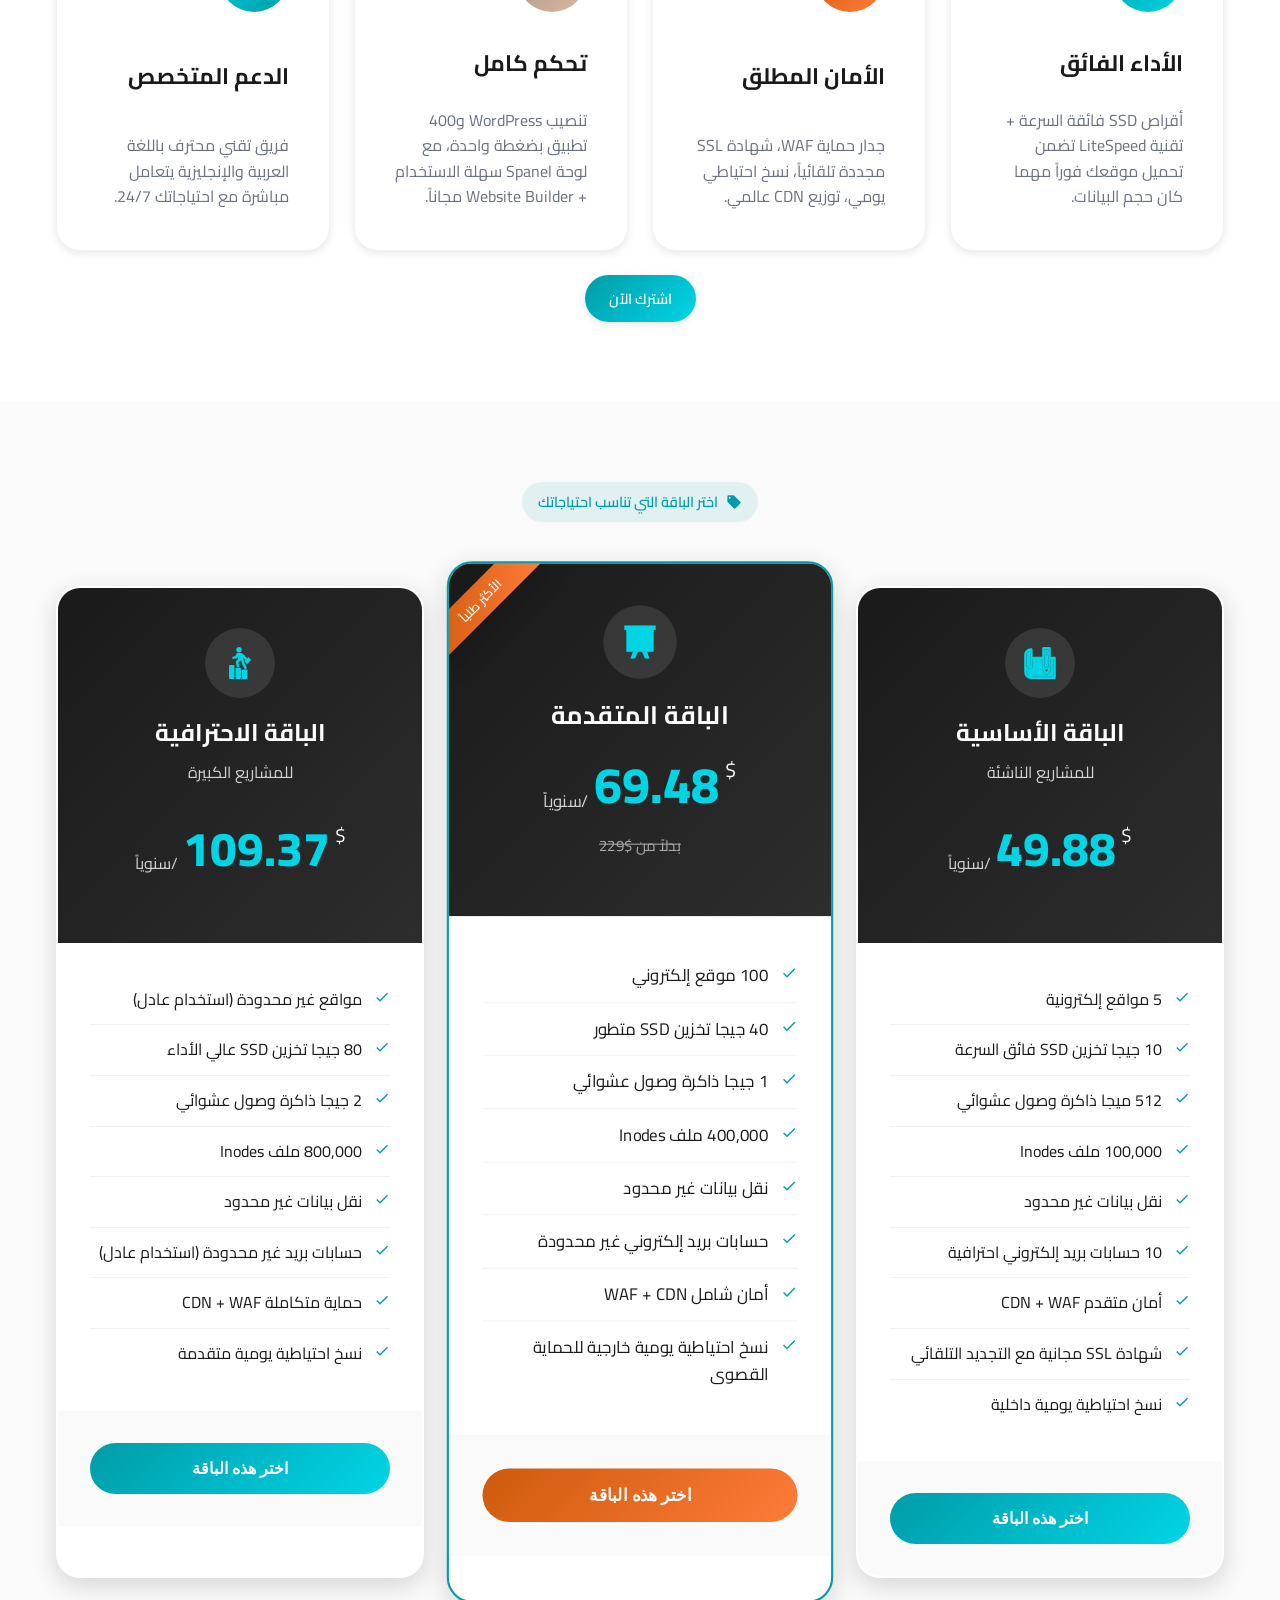
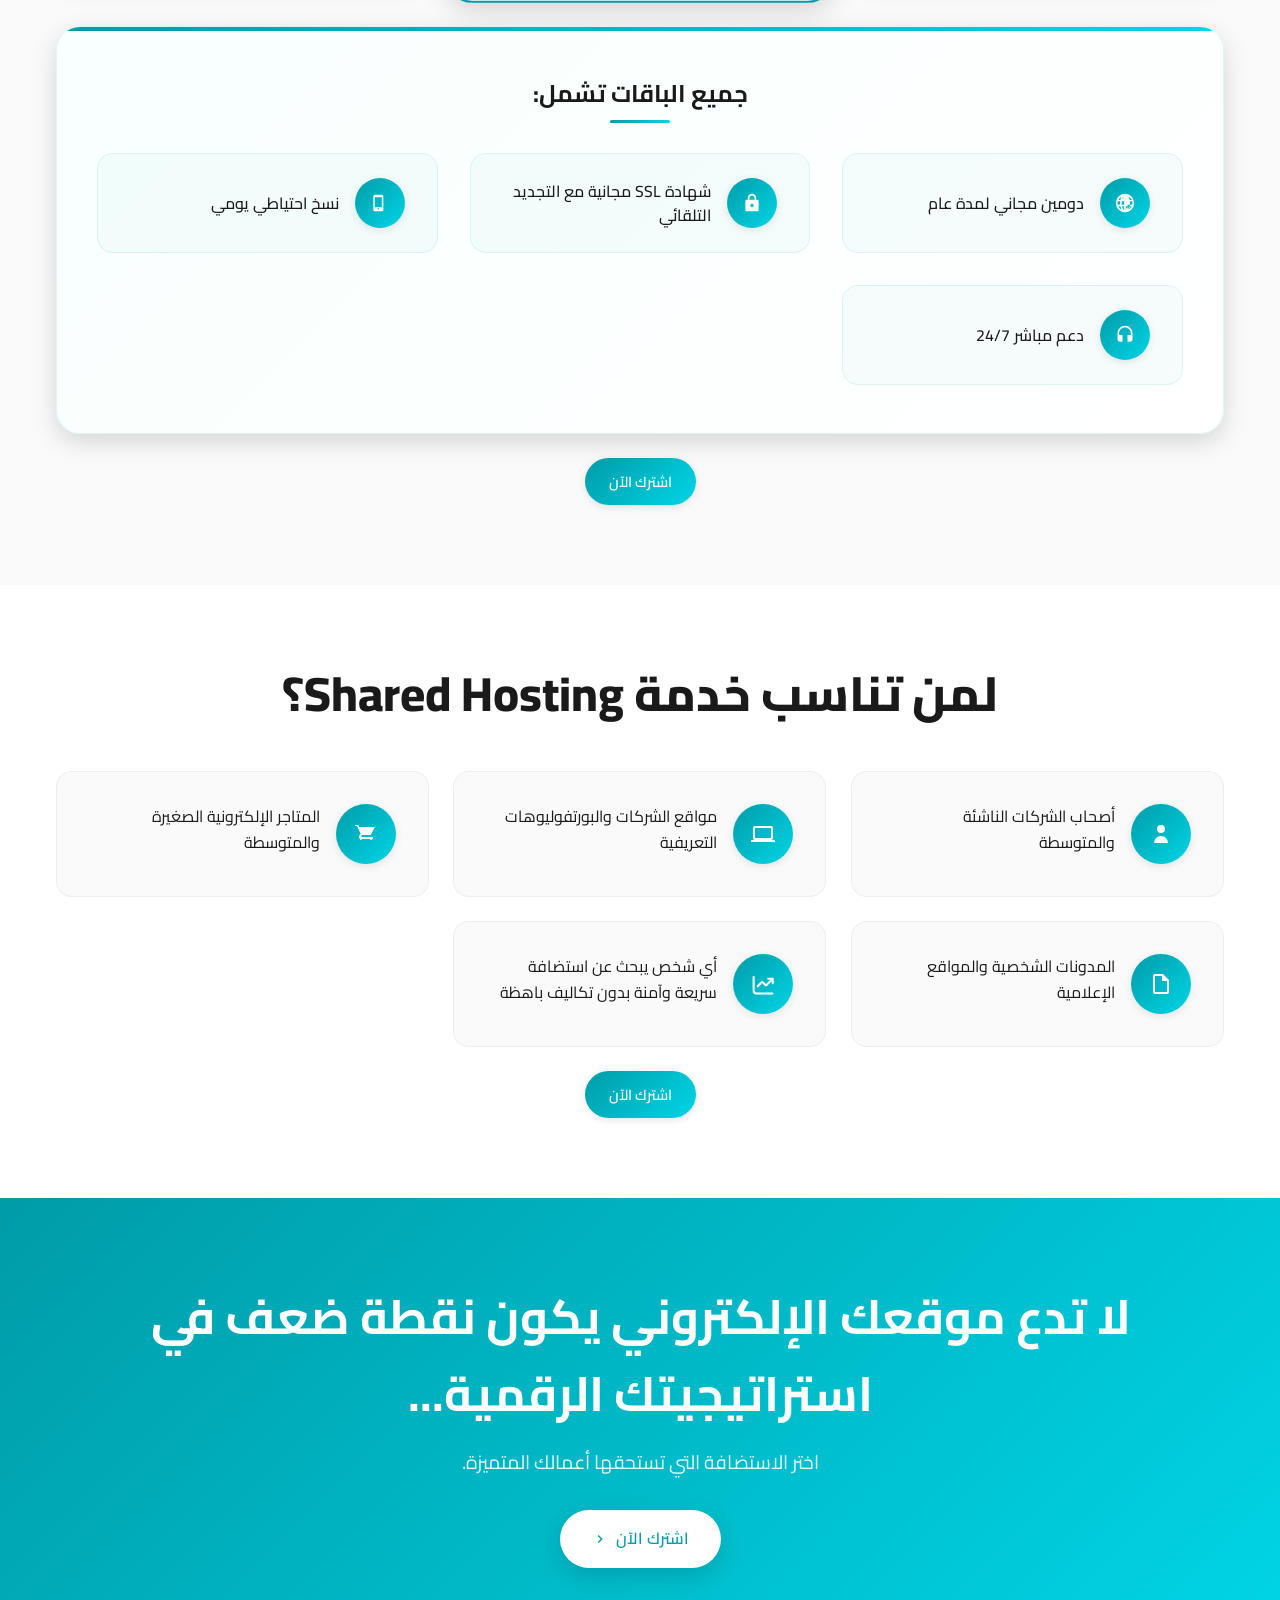
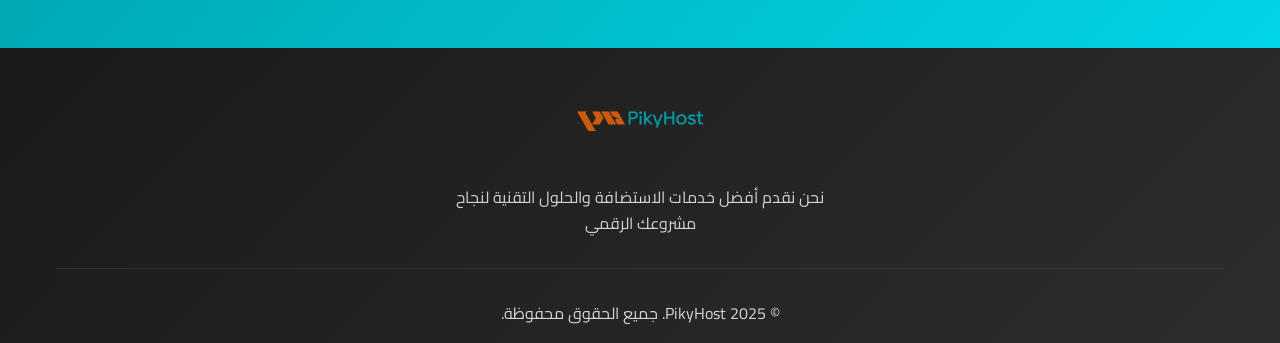
==== commit 71573b47: "cccc" ====
--- a/index.html
+++ b/index.html
@@ -915,9 +915,7 @@
               class="popular-badge"
               data-ar="الأكثر طلباً"
               data-en="Most Popular"
-            >
-              وفر 74.5%
-            </div>
+            >الأكثر طلباً </div>
 
             <div class="pricing-header">
               <div class="plan-icon">
--- a/styles.css
+++ b/styles.css
@@ -1192,7 +1192,7 @@
 
 .popular-badge {
     position: absolute;
-    top: 15px;
+    top: 20px;
     right: -40px;
     background: linear-gradient(135deg, #cd5a0a 0%, #ff7b3a 100%);
     color: var(--text-light);
@@ -1210,7 +1210,7 @@
 
 body[dir="rtl"] .popular-badge {
     right: auto;
-    left: -35px;
+    left: -40px;
     transform: rotate(-45deg);
 }
 
@@ -1223,7 +1223,7 @@
     }
 
     body[dir="rtl"] .popular-badge {
-        left: -30px;
+        left: -40px;
     }
 }
 
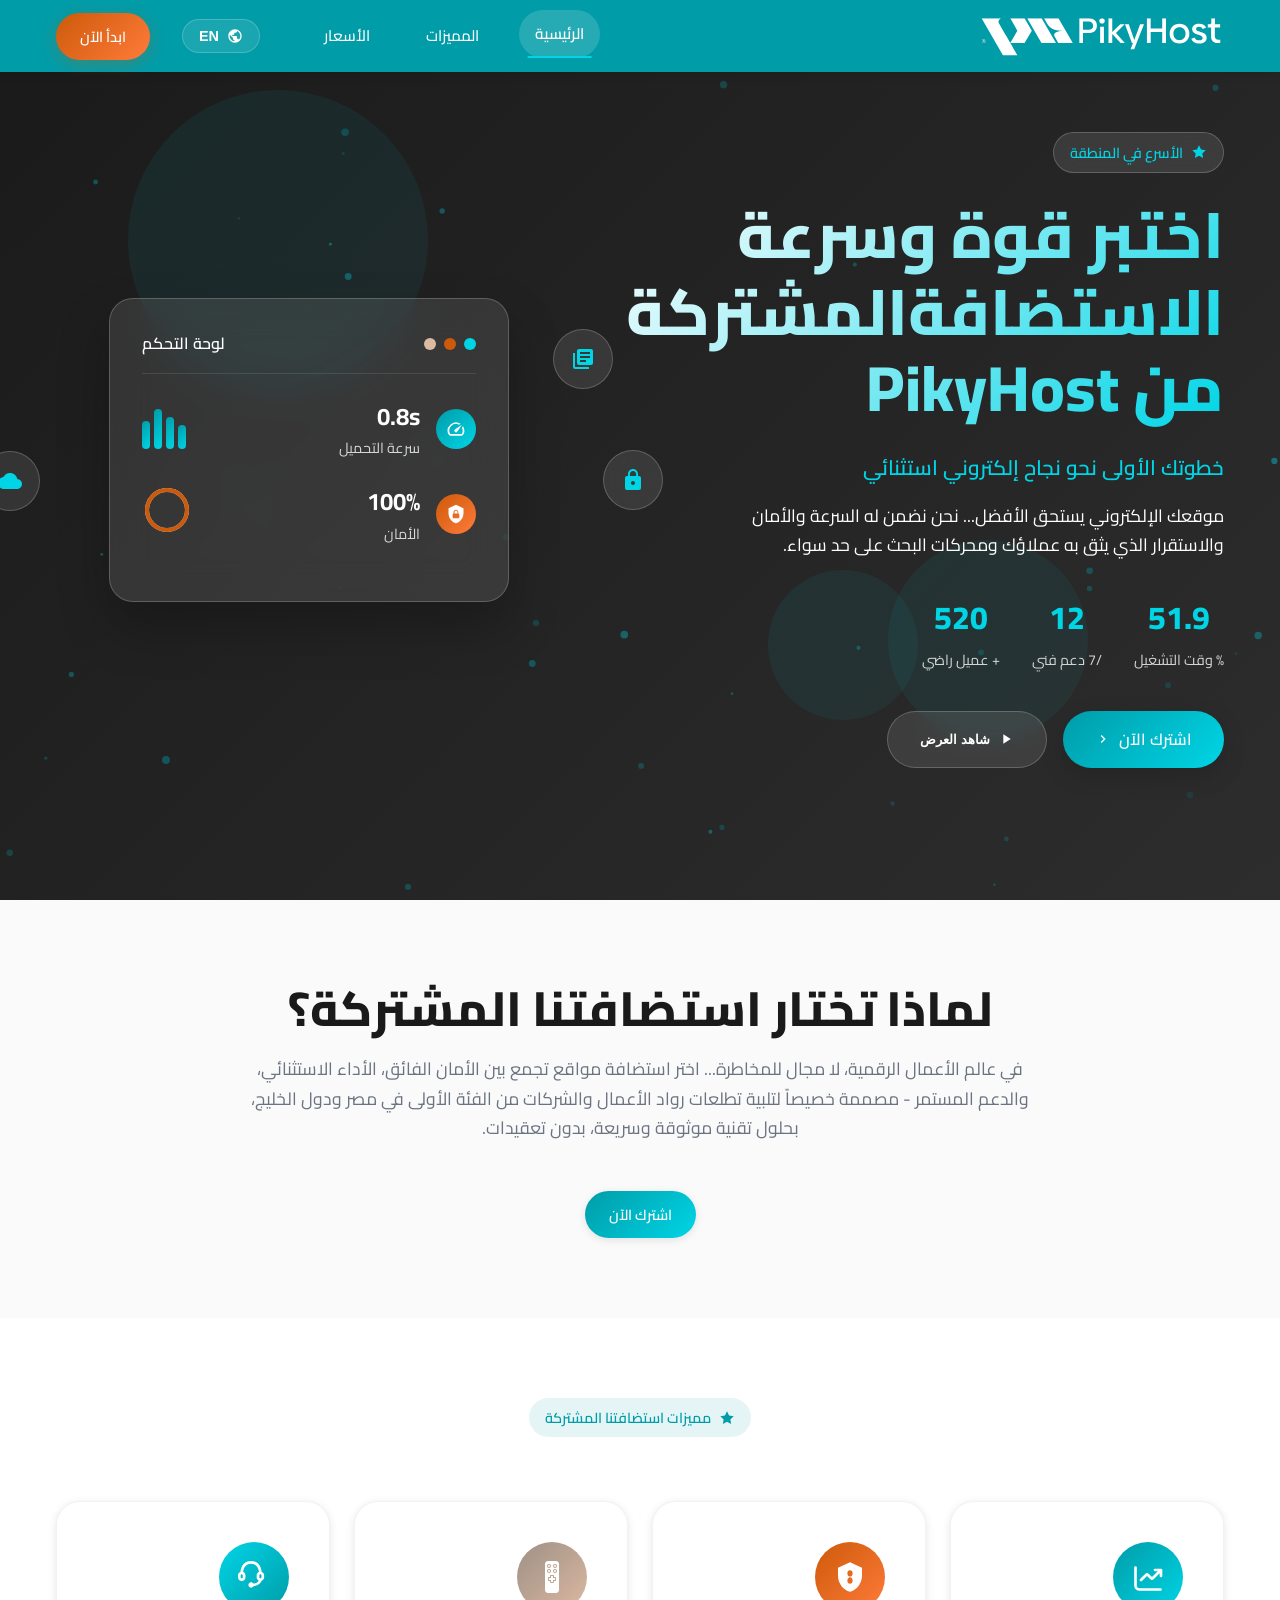
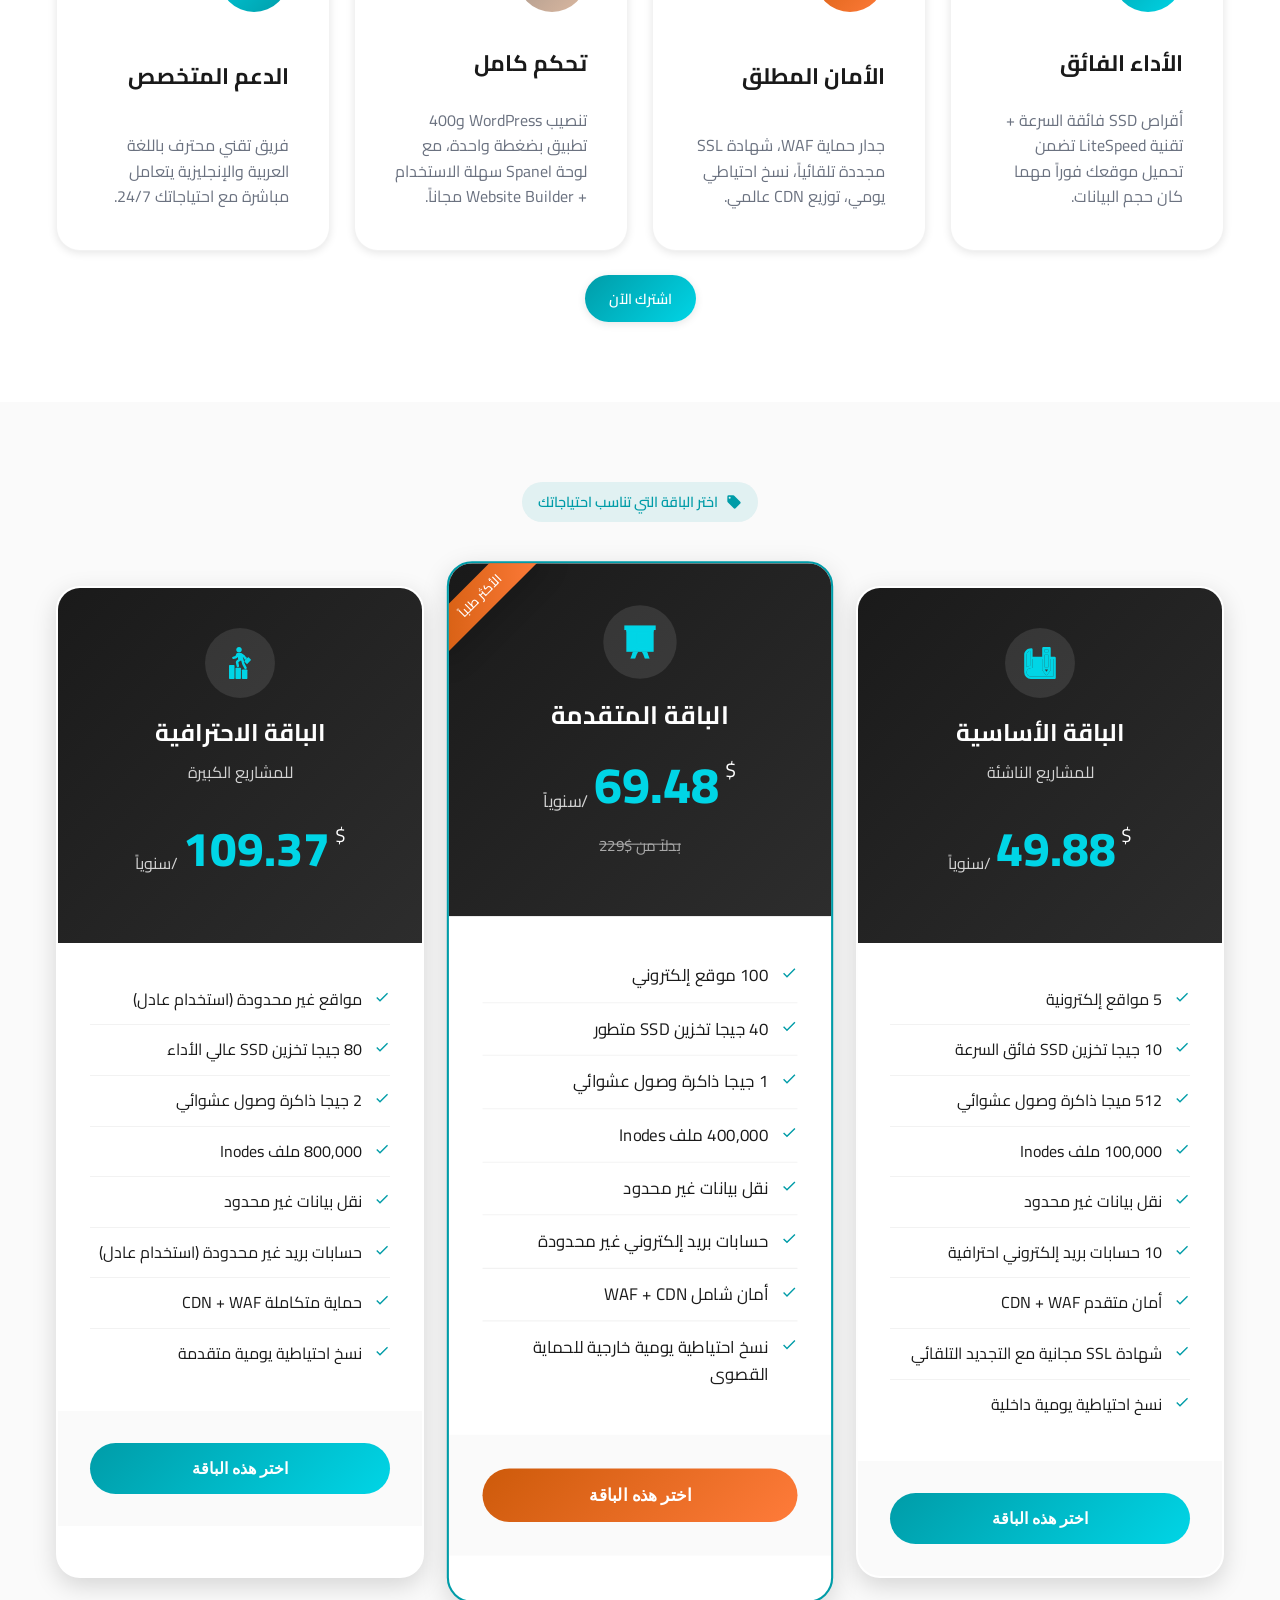
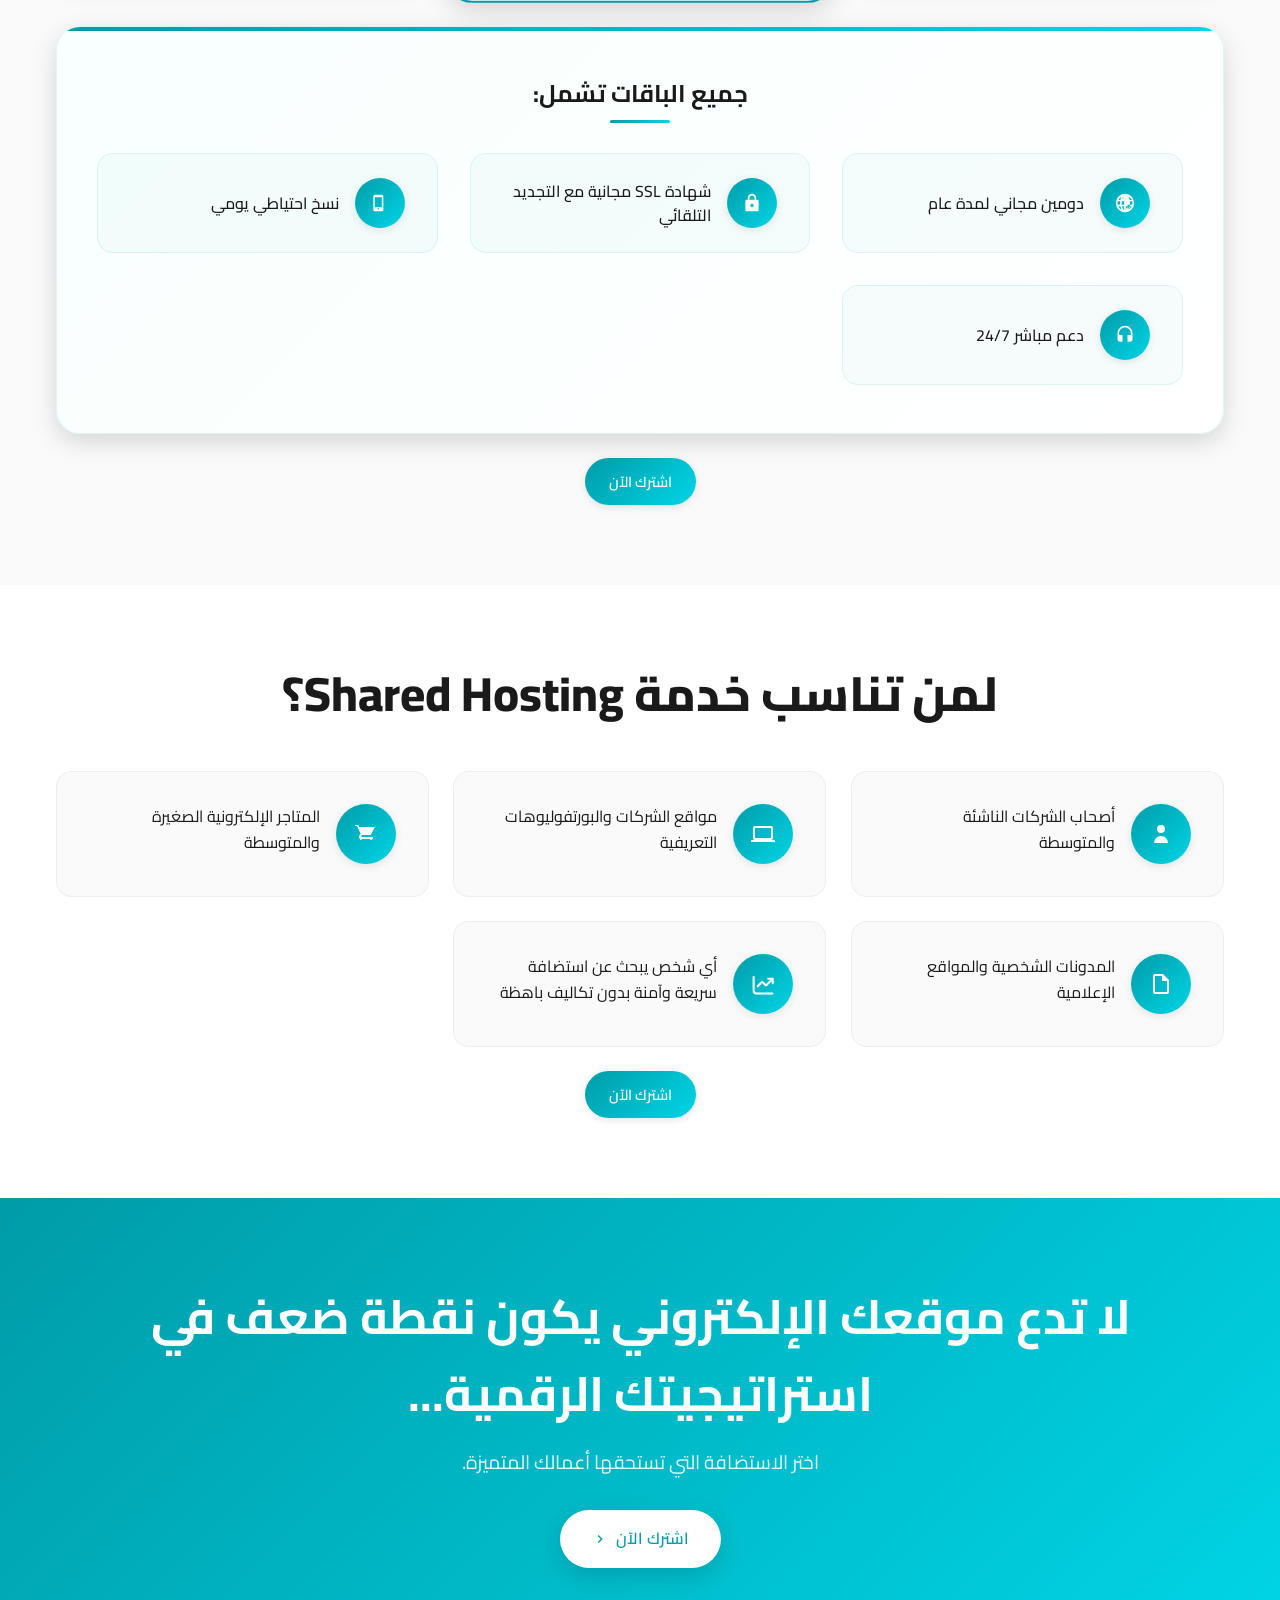
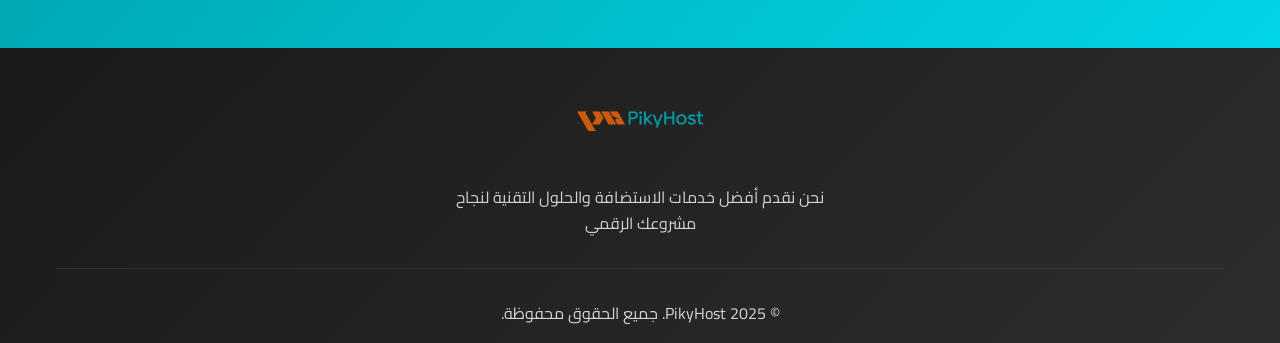
==== commit 23f890d1: "vv" ====
--- a/index.html
+++ b/index.html
@@ -911,11 +911,13 @@
             data-aos="fade-up"
             data-aos-delay="300"
           >
-            <div
-              class="popular-badge"
+
+           <div
+              class="popular-badge" style="display: flex; align-items: center; justify-content: center; text-align: center;"
               data-ar="الأكثر طلباً"
               data-en="Most Popular"
-            >الأكثر طلباً </div>
+            >
+الأكثر طلباً </div>
 
             <div class="pricing-header">
               <div class="plan-icon">
--- a/styles.css
+++ b/styles.css
@@ -1192,11 +1192,11 @@
 
 .popular-badge {
     position: absolute;
-    top: 20px;
+    top: 15px;
     right: -40px;
     background: linear-gradient(135deg, #cd5a0a 0%, #ff7b3a 100%);
     color: var(--text-light);
-    padding: 6px 35px;
+    padding: 10px 45px;
     font-size: 0.75rem;
     font-weight: 600;
     transform: rotate(45deg);
@@ -1205,25 +1205,42 @@
     white-space: nowrap;
     border-radius: 2px;
     min-width: 140px;
-    text-align: center;
+    height: 32px;
+    line-height: 1.2;
 }
 
 body[dir="rtl"] .popular-badge {
     right: auto;
     left: -40px;
     transform: rotate(-45deg);
+    padding: 10px 40px;
+    height: 32px;
+}
+
+body[dir="ltr"] .popular-badge {
+    padding: 10px 50px;
+    top: 20px;
+    height: 32px;
 }
 
 @media (max-width: 768px) {
     .popular-badge {
         font-size: 0.7rem;
-        padding: 5px 30px;
-        right: -30px;
+        padding: 8px 40px;
+        right: -35px;
         min-width: 120px;
+        height: 28px;
     }
 
     body[dir="rtl"] .popular-badge {
-        left: -40px;
+        left: -35px;
+        padding: 8px 35px;
+        height: 28px;
+    }
+
+    body[dir="ltr"] .popular-badge {
+        padding: 8px 45px;
+        height: 28px;
     }
 }
 
